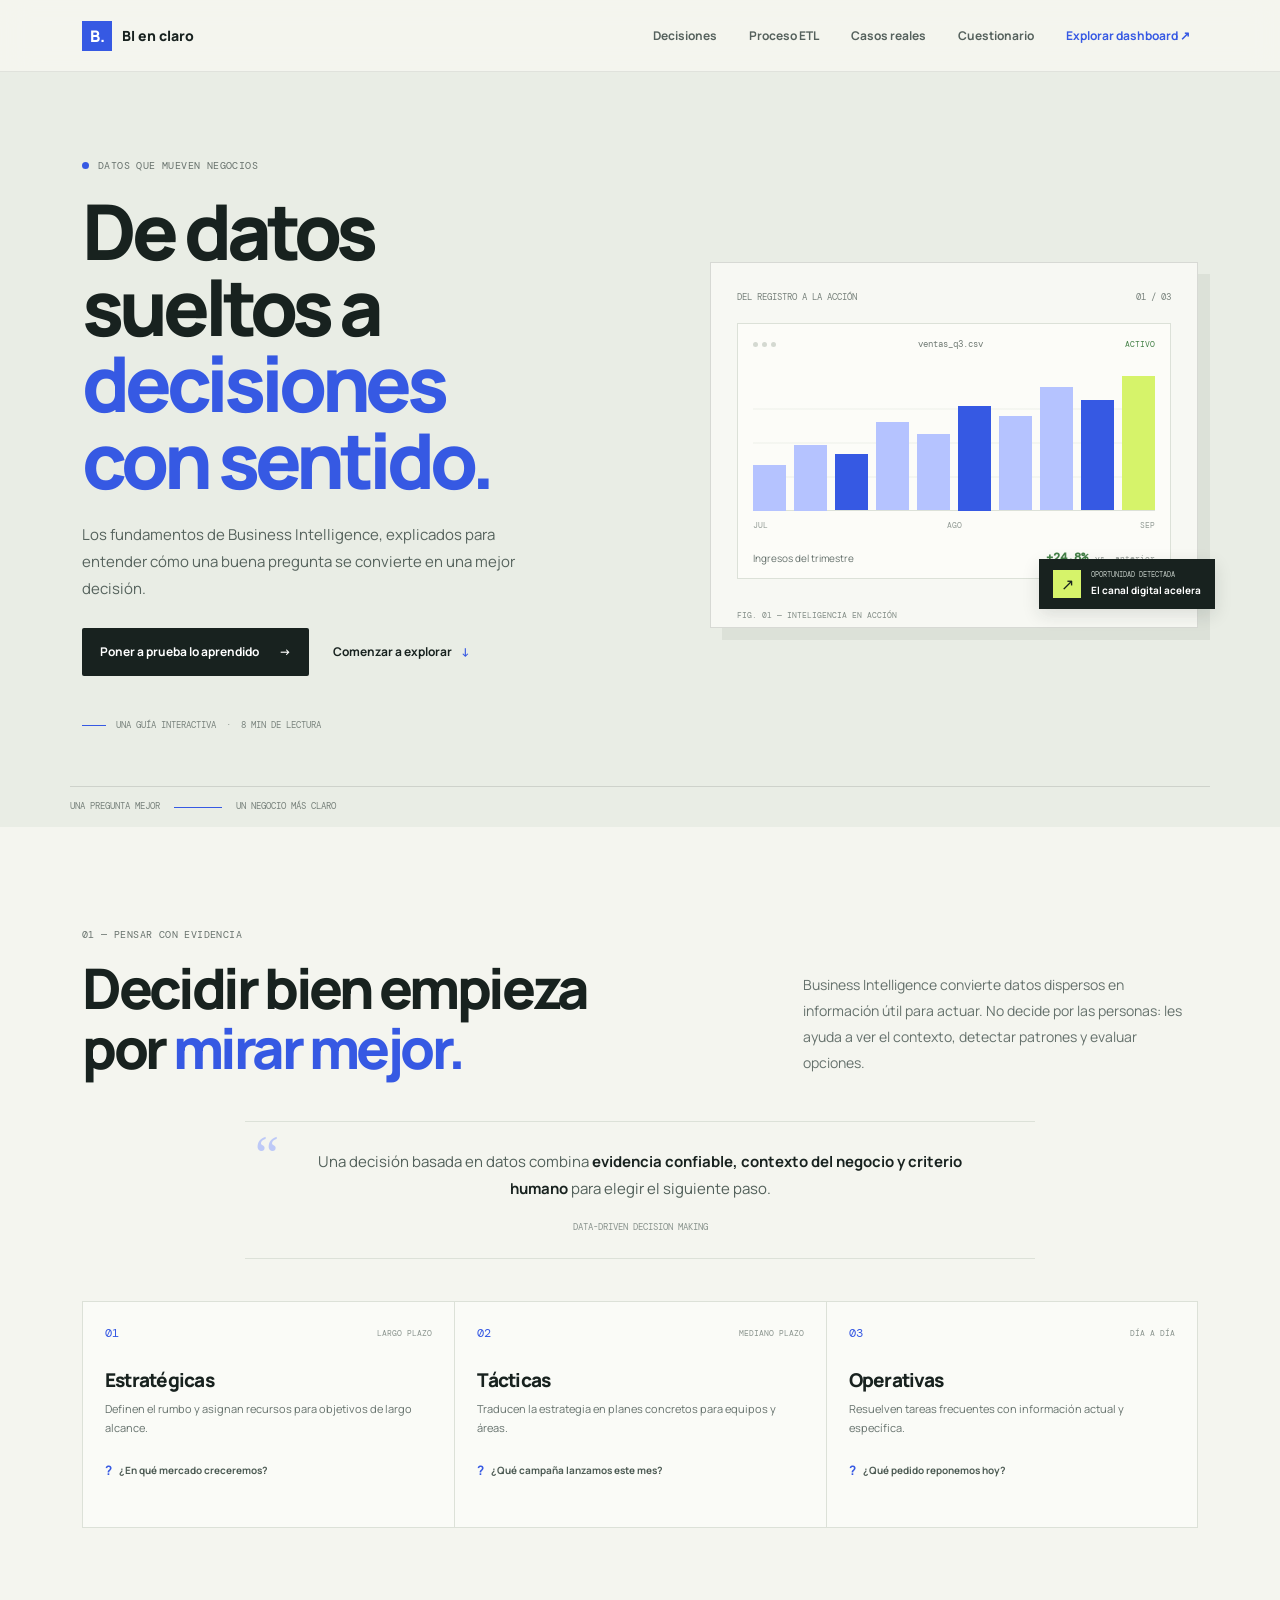
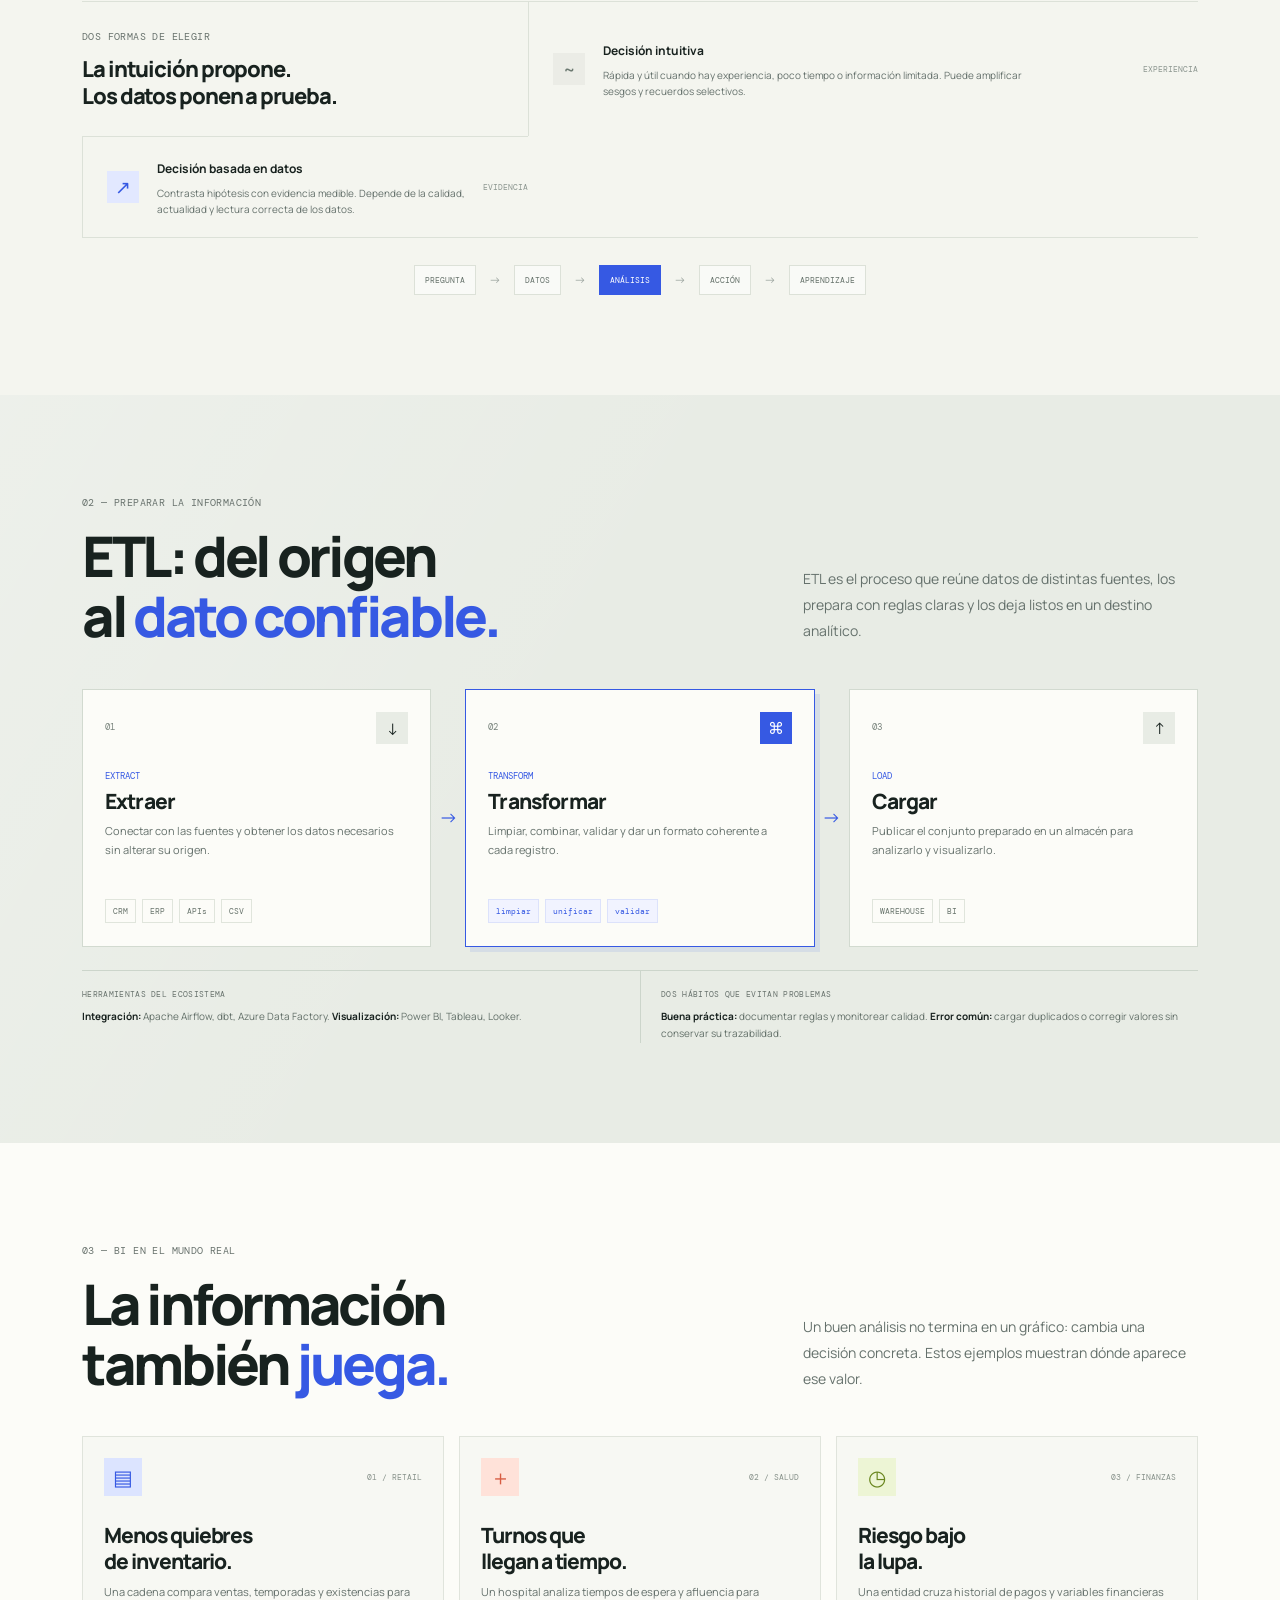
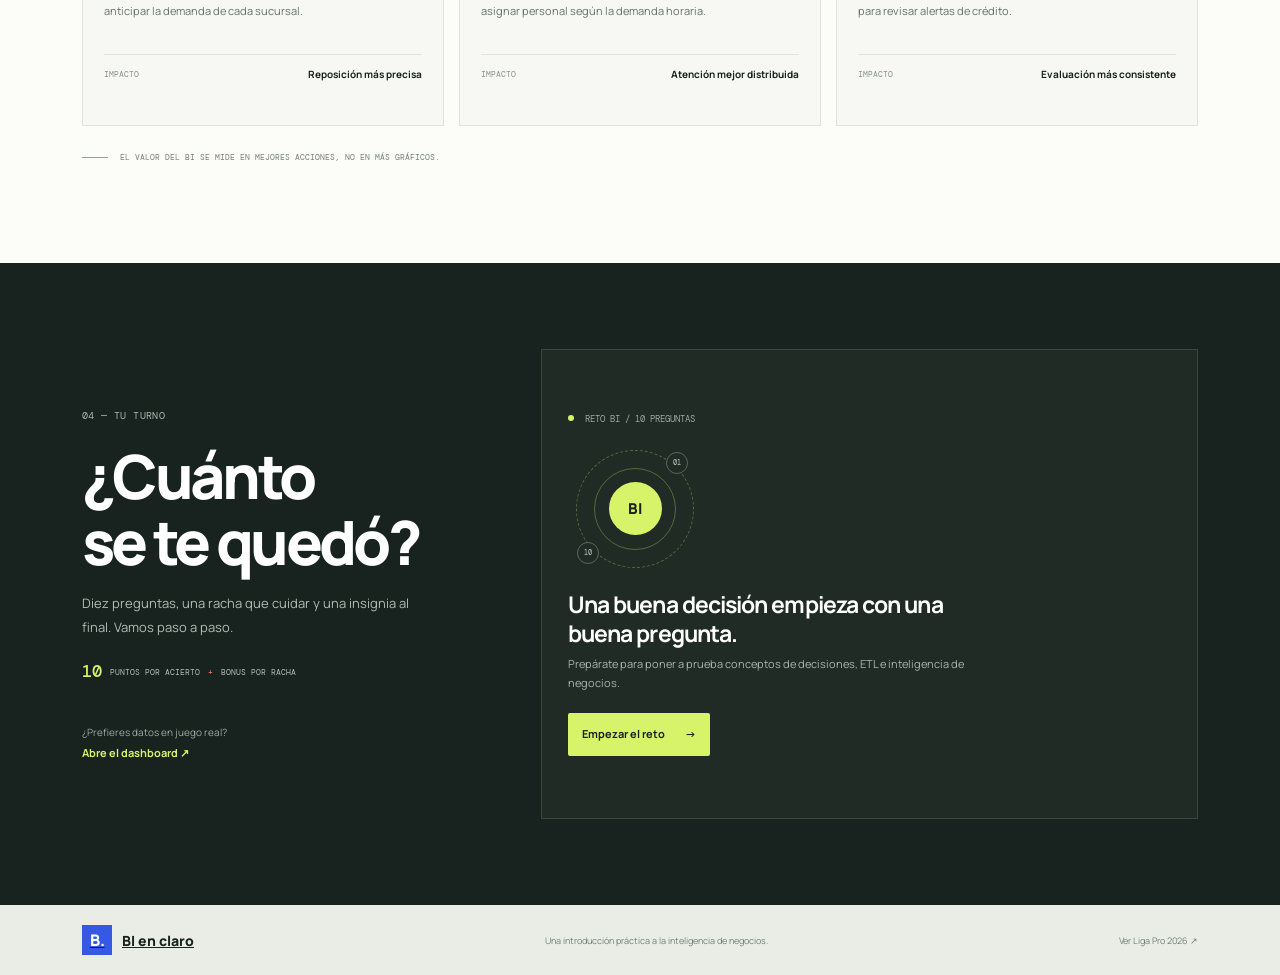
==== index.html @ 0c8aeb28 "Version1de mi sitio web sobre Bi" ====
<!doctype html>
<html lang="es">
<head>
	<meta charset="utf-8">
	<meta name="viewport" content="width=device-width, initial-scale=1">
	<meta name="theme-color" content="#f4f5ef">
	<meta name="description" content="Aprende los fundamentos de Business Intelligence: decisiones basadas en datos, procesos ETL y visualización interactiva.">
	<title>BI en claro | Fundamentos de Business Intelligence</title>
	<link rel="icon" href="img/favicon.svg" type="image/svg+xml">
	<link rel="preconnect" href="https://fonts.googleapis.com">
	<link rel="preconnect" href="https://fonts.gstatic.com" crossorigin>
	<link href="https://fonts.googleapis.com/css2?family=DM+Mono:wght@400;500&family=Manrope:wght@400;500;600;700;800&display=swap" rel="stylesheet">
	<link href="https://cdn.jsdelivr.net/npm/bootstrap@5.3.3/dist/css/bootstrap.min.css" rel="stylesheet">
	<link rel="stylesheet" href="css/styles.css">
</head>
<body>
	<nav class="navbar navbar-expand-lg site-nav sticky-top" aria-label="Navegación principal">
		<div class="container">
			<a class="navbar-brand brand-mark" href="#inicio"><span class="brand-symbol" aria-hidden="true">B.</span> BI en claro</a>
			<button class="navbar-toggler" type="button" data-bs-toggle="collapse" data-bs-target="#mainNavigation" aria-controls="mainNavigation" aria-expanded="false" aria-label="Abrir navegación"><span class="navbar-toggler-icon"></span></button>
			<div class="collapse navbar-collapse" id="mainNavigation">
				<ul class="navbar-nav ms-auto align-items-lg-center gap-lg-3">
					<li class="nav-item"><a class="nav-link" href="#decisiones">Decisiones</a></li>
					<li class="nav-item"><a class="nav-link" href="#etl">Proceso ETL</a></li>
					<li class="nav-item"><a class="nav-link" href="#casos">Casos reales</a></li>
					<li class="nav-item"><a class="nav-link" href="#quiz">Cuestionario</a></li>
					<li class="nav-item"><a class="nav-link nav-dashboard" href="dashboard.html">Explorar dashboard <span aria-hidden="true">↗</span></a></li>
				</ul>
			</div>
		</div>
	</nav>

	<main>
		<section class="hero-section" id="inicio">
			<div class="container hero-grid">
				<div class="hero-copy">
					<p class="eyebrow"><span class="eyebrow-dot"></span> DATOS QUE MUEVEN NEGOCIOS</p>
					<h1>De datos<br>sueltos a <span>decisiones<br>con sentido.</span></h1>
					<p class="hero-lede">Los fundamentos de Business Intelligence, explicados para entender cómo una buena pregunta se convierte en una mejor decisión.</p>
					<div class="hero-actions">
						<a class="btn btn-ink" href="#quiz">Poner a prueba lo aprendido <span aria-hidden="true">→</span></a>
						<a class="text-link" href="#decisiones">Comenzar a explorar <span aria-hidden="true">↓</span></a>
					</div>
					<div class="hero-meta"><span class="meta-rule"></span> UNA GUÍA INTERACTIVA <span>·</span> 8 MIN DE LECTURA</div>
				</div>
				<div class="hero-visual" aria-label="Ilustración de un flujo de datos que se transforma en una decisión">
					<div class="visual-topline"><span>DEL REGISTRO A LA ACCIÓN</span><span>01 / 03</span></div>
					<div class="data-window">
						<div class="window-head"><span class="window-dots"><i></i><i></i><i></i></span><span>ventas_q3.csv</span><span class="window-status">ACTIVO</span></div>
						<div class="chart-bars" aria-hidden="true"><span style="--bar:34%"></span><span style="--bar:49%"></span><span style="--bar:42%"></span><span style="--bar:66%"></span><span style="--bar:57%"></span><span style="--bar:78%"></span><span style="--bar:70%"></span><span style="--bar:92%"></span><span style="--bar:82%"></span><span style="--bar:100%"></span></div>
						<div class="chart-axis"><span>JUL</span><span>AGO</span><span>SEP</span></div>
						<div class="chart-caption"><span>Ingresos del trimestre</span><strong>+24.8% <small>vs. anterior</small></strong></div>
					</div>
					<div class="insight-tag"><span class="insight-icon" aria-hidden="true">↗</span><span><small>OPORTUNIDAD DETECTADA</small><strong>El canal digital acelera</strong></span></div>
					<span class="visual-index">FIG. 01 — INTELIGENCIA EN ACCIÓN</span>
				</div>
			</div>
			<div class="hero-bottom container"><span>UNA PREGUNTA MEJOR</span><span class="hero-bottom-line"></span><span>UN NEGOCIO MÁS CLARO</span></div>
		</section>

		<section class="content-section decision-section" id="decisiones">
			<div class="container">
				<div class="section-heading section-heading-split">
					<div><p class="eyebrow">01 — PENSAR CON EVIDENCIA</p><h2>Decidir bien empieza<br>por <em>mirar mejor.</em></h2></div>
					<p class="section-intro">Business Intelligence convierte datos dispersos en información útil para actuar. No decide por las personas: les ayuda a ver el contexto, detectar patrones y evaluar opciones.</p>
				</div>
				<div class="decision-definition"><span class="definition-mark">“</span><p>Una decisión basada en datos combina <strong>evidencia confiable, contexto del negocio y criterio humano</strong> para elegir el siguiente paso.</p><span class="definition-caption">DATA-DRIVEN DECISION MAKING</span></div>
				<div class="decision-levels">
					<article class="level-card level-strategy"><div class="level-top"><span class="level-number">01</span><span class="level-horizon">LARGO PLAZO</span></div><h3>Estratégicas</h3><p>Definen el rumbo y asignan recursos para objetivos de largo alcance.</p><div class="level-example"><span>?</span> ¿En qué mercado creceremos?</div></article>
					<article class="level-card level-tactics"><div class="level-top"><span class="level-number">02</span><span class="level-horizon">MEDIANO PLAZO</span></div><h3>Tácticas</h3><p>Traducen la estrategia en planes concretos para equipos y áreas.</p><div class="level-example"><span>?</span> ¿Qué campaña lanzamos este mes?</div></article>
					<article class="level-card level-operations"><div class="level-top"><span class="level-number">03</span><span class="level-horizon">DÍA A DÍA</span></div><h3>Operativas</h3><p>Resuelven tareas frecuentes con información actual y específica.</p><div class="level-example"><span>?</span> ¿Qué pedido reponemos hoy?</div></article>
				</div>
				<div class="comparison-block">
					<div class="comparison-title"><p class="eyebrow">DOS FORMAS DE ELEGIR</p><h3>La intuición propone.<br>Los datos ponen a prueba.</h3></div>
					<div class="comparison-row intuition-row"><span class="comparison-symbol" aria-hidden="true">~</span><div><strong>Decisión intuitiva</strong><p>Rápida y útil cuando hay experiencia, poco tiempo o información limitada. Puede amplificar sesgos y recuerdos selectivos.</p></div><span class="comparison-label">EXPERIENCIA</span></div>
					<div class="comparison-row data-row"><span class="comparison-symbol" aria-hidden="true">↗</span><div><strong>Decisión basada en datos</strong><p>Contrasta hipótesis con evidencia medible. Depende de la calidad, actualidad y lectura correcta de los datos.</p></div><span class="comparison-label">EVIDENCIA</span></div>
				</div>
				<div class="decision-flow" aria-label="Flujo de una decisión informada: pregunta, datos, análisis, acción y aprendizaje">
					<span class="flow-node">PREGUNTA</span><span class="flow-arrow" aria-hidden="true">→</span><span class="flow-node">DATOS</span><span class="flow-arrow" aria-hidden="true">→</span><span class="flow-node flow-node-active">ANÁLISIS</span><span class="flow-arrow" aria-hidden="true">→</span><span class="flow-node">ACCIÓN</span><span class="flow-arrow" aria-hidden="true">→</span><span class="flow-node">APRENDIZAJE</span>
				</div>
			</div>
		</section>

		<section class="content-section etl-section" id="etl">
			<div class="container">
				<div class="section-heading section-heading-split">
					<div><p class="eyebrow">02 — PREPARAR LA INFORMACIÓN</p><h2>ETL: del origen<br>al <em>dato confiable.</em></h2></div>
					<p class="section-intro">ETL es el proceso que reúne datos de distintas fuentes, los prepara con reglas claras y los deja listos en un destino analítico.</p>
				</div>
				<div class="etl-flow" aria-label="Proceso ETL: extracción, transformación y carga">
					<article class="etl-step"><div class="etl-step-head"><span class="etl-step-index">01</span><span class="etl-step-icon" aria-hidden="true">↓</span></div><p class="etl-verb">EXTRACT</p><h3>Extraer</h3><p>Conectar con las fuentes y obtener los datos necesarios sin alterar su origen.</p><div class="etl-source-list"><span>CRM</span><span>ERP</span><span>APIs</span><span>CSV</span></div></article>
					<span class="etl-connector" aria-hidden="true">→</span>
					<article class="etl-step etl-step-featured"><div class="etl-step-head"><span class="etl-step-index">02</span><span class="etl-step-icon" aria-hidden="true">⌘</span></div><p class="etl-verb">TRANSFORM</p><h3>Transformar</h3><p>Limpiar, combinar, validar y dar un formato coherente a cada registro.</p><div class="etl-transform-tags"><span>limpiar</span><span>unificar</span><span>validar</span></div></article>
					<span class="etl-connector" aria-hidden="true">→</span>
					<article class="etl-step"><div class="etl-step-head"><span class="etl-step-index">03</span><span class="etl-step-icon" aria-hidden="true">↑</span></div><p class="etl-verb">LOAD</p><h3>Cargar</h3><p>Publicar el conjunto preparado en un almacén para analizarlo y visualizarlo.</p><div class="etl-source-list"><span>WAREHOUSE</span><span>BI</span></div></article>
				</div>
				<div class="etl-notes">
					<div class="etl-note"><p class="eyebrow">HERRAMIENTAS DEL ECOSISTEMA</p><p><strong>Integración:</strong> Apache Airflow, dbt, Azure Data Factory. <strong>Visualización:</strong> Power BI, Tableau, Looker.</p></div>
					<div class="etl-note etl-note-warning"><p class="eyebrow">DOS HÁBITOS QUE EVITAN PROBLEMAS</p><p><strong>Buena práctica:</strong> documentar reglas y monitorear calidad. <strong>Error común:</strong> cargar duplicados o corregir valores sin conservar su trazabilidad.</p></div>
				</div>
			</div>
		</section>

		<section class="content-section cases-section" id="casos">
			<div class="container">
				<div class="section-heading section-heading-split">
					<div><p class="eyebrow">03 — BI EN EL MUNDO REAL</p><h2>La información<br>también <em>juega.</em></h2></div>
					<p class="section-intro">Un buen análisis no termina en un gráfico: cambia una decisión concreta. Estos ejemplos muestran dónde aparece ese valor.</p>
				</div>
				<div class="case-grid">
					<article class="case-card"><div class="case-card-top"><span class="case-icon" aria-hidden="true">▤</span><span class="case-sector">01 / RETAIL</span></div><h3>Menos quiebres<br>de inventario.</h3><p>Una cadena compara ventas, temporadas y existencias para anticipar la demanda de cada sucursal.</p><div class="case-outcome"><span>IMPACTO</span><strong>Reposición más precisa</strong></div></article>
					<article class="case-card"><div class="case-card-top"><span class="case-icon case-icon-coral" aria-hidden="true">＋</span><span class="case-sector">02 / SALUD</span></div><h3>Turnos que<br>llegan a tiempo.</h3><p>Un hospital analiza tiempos de espera y afluencia para asignar personal según la demanda horaria.</p><div class="case-outcome"><span>IMPACTO</span><strong>Atención mejor distribuida</strong></div></article>
					<article class="case-card"><div class="case-card-top"><span class="case-icon case-icon-lime" aria-hidden="true">◷</span><span class="case-sector">03 / FINANZAS</span></div><h3>Riesgo bajo<br>la lupa.</h3><p>Una entidad cruza historial de pagos y variables financieras para revisar alertas de crédito.</p><div class="case-outcome"><span>IMPACTO</span><strong>Evaluación más consistente</strong></div></article>
				</div>
				<div class="case-footnote"><span class="footnote-line"></span> EL VALOR DEL BI SE MIDE EN MEJORES ACCIONES, NO EN MÁS GRÁFICOS.</div>
			</div>
		</section>

		<section class="quiz-section" id="quiz">
			<div class="container quiz-layout">
				<div class="quiz-intro"><p class="eyebrow">04 — TU TURNO</p><h2>¿Cuánto<br>se te quedó?</h2><p>Diez preguntas, una racha que cuidar y una insignia al final. Vamos paso a paso.</p><div class="quiz-score-key"><span>10</span> PUNTOS POR ACIERTO <span class="key-plus">+</span> BONUS POR RACHA</div><a class="quiz-dashboard-link" href="dashboard.html">¿Prefieres datos en juego real? <strong>Abre el dashboard ↗</strong></a></div>
				<div class="quiz-panel" id="quizPanel" aria-live="polite">
					<div class="quiz-start" id="quizStart"><div class="quiz-card-label"><span class="quiz-live-dot"></span> RETO BI / 10 PREGUNTAS</div><div class="quiz-start-art" aria-hidden="true"><span class="art-ring ring-one"></span><span class="art-ring ring-two"></span><span class="art-core">BI</span><span class="art-orbit orbit-one">01</span><span class="art-orbit orbit-two">10</span></div><h3>Una buena decisión empieza con una buena pregunta.</h3><p>Prepárate para poner a prueba conceptos de decisiones, ETL e inteligencia de negocios.</p><button class="btn btn-quiz" id="startQuiz" type="button">Empezar el reto <span aria-hidden="true">→</span></button></div>
					<div class="quiz-play" id="quizPlay" hidden>
						<div class="quiz-play-top"><span class="quiz-card-label">RETO BI / <span id="questionNumber">01</span> DE 10</span><span class="quiz-live-score"><span id="scoreValue">0</span> PTS <i>·</i> RACHA <span id="streakValue">0</span></span></div>
						<div class="progress quiz-progress" role="progressbar" aria-label="Progreso del cuestionario" aria-valuemin="0" aria-valuemax="10" aria-valuenow="0"><div class="progress-bar" id="progressBar"></div></div>
						<p class="question-category" id="questionCategory">DECISIONES</p><h3 class="question-text" id="questionText"></h3><div class="answer-list" id="answerList"></div><div class="quiz-feedback" id="quizFeedback" role="status" hidden></div><button class="btn btn-quiz quiz-next" id="nextQuestion" type="button" hidden>Siguiente pregunta <span aria-hidden="true">→</span></button>
					</div>
					<div class="quiz-result" id="quizResult" hidden>
						<div class="quiz-card-label">RETO COMPLETADO / RESULTADO FINAL</div><div class="result-medal" id="resultMedal" aria-hidden="true">★</div><p class="question-category">TU RESULTADO</p><h3 id="resultTitle">¡Buen trabajo!</h3><p class="result-message" id="resultMessage"></p><div class="result-score"><strong id="finalScore">0</strong><span>PUNTOS<br>DE 145</span></div><div class="result-stats"><div><strong id="correctAnswers">0 / 10</strong><span>ACERTADAS</span></div><div><strong id="bestStreak">0</strong><span>MEJOR RACHA</span></div></div><button class="btn btn-quiz" id="restartQuiz" type="button">Intentarlo de nuevo <span aria-hidden="true">↻</span></button></div>
				</div>
			</div>
		</section>
	</main>

	<footer class="site-footer"><div class="container footer-content"><a class="brand-mark" href="#inicio"><span class="brand-symbol" aria-hidden="true">B.</span> BI en claro</a><span>Una introducción práctica a la inteligencia de negocios.</span><a href="dashboard.html">Ver Liga Pro 2026 ↗</a></div></footer>
	<script src="https://cdn.jsdelivr.net/npm/bootstrap@5.3.3/dist/js/bootstrap.bundle.min.js"></script>
	<script src="js/quiz.js" defer></script>
</body>
</html>
---- css/styles.css ----
:root {
  --paper: #f4f5ef;
  --paper-bright: #fcfcf8;
  --ink: #18221f;
  --muted: #65716c;
  --line: #dce1d8;
  --blue: #3659e3;
  --blue-dark: #243fb4;
  --lime: #d6f36a;
  --coral: #ff795d;
  --font-body: "Manrope", sans-serif;
  --font-mono: "DM Mono", monospace;
}

* { box-sizing: border-box; }
html { scroll-behavior: smooth; scroll-padding-top: 76px; }
body { margin: 0; background: var(--paper); color: var(--ink); font-family: var(--font-body); font-size: 15px; -webkit-font-smoothing: antialiased; }
a { color: inherit; }
.site-nav { min-height: 72px; background: rgba(244, 245, 239, .94); border-bottom: 1px solid rgba(24, 34, 31, .09); backdrop-filter: blur(14px); }
.brand-mark { display: inline-flex; align-items: center; gap: 10px; color: var(--ink); font-size: 14px; font-weight: 800; }
.brand-mark:hover { color: var(--blue); }
.brand-symbol { display: grid; width: 30px; height: 30px; place-items: center; background: var(--blue); color: white; font-size: 16px; font-weight: 800; }
.navbar-nav .nav-link { padding: 10px 0; color: #55615c; font-size: 12px; font-weight: 700; transition: color .2s ease; }
.navbar-nav .nav-link:hover { color: var(--blue); }
.navbar-nav .nav-dashboard { color: var(--blue); }
.navbar-toggler { border: 0; box-shadow: none !important; }
.hero-section { position: relative; overflow: hidden; padding: 86px 0 0; background-color: #e9ede5; background-image: radial-gradient(rgba(24, 34, 31, .075) .7px, transparent .7px); background-size: 16px 16px; }
.hero-grid { display: grid; grid-template-columns: 1.06fr .94fr; align-items: center; gap: 7%; min-height: 486px; padding-bottom: 54px; }
.eyebrow { display: flex; align-items: center; gap: 9px; margin: 0 0 20px; color: #69736e; font-family: var(--font-mono); font-size: 10px; letter-spacing: .04em; }
.eyebrow-dot { width: 7px; height: 7px; border-radius: 50%; background: var(--blue); }
.hero-copy h1 { margin: 0; font-size: clamp(44px, 6.2vw, 77px); font-weight: 800; letter-spacing: -.065em; line-height: .99; }
.hero-copy h1 span { color: var(--blue); }
.hero-lede { max-width: 450px; margin: 23px 0 26px; color: #56635d; font-size: 15px; line-height: 1.8; }
.hero-actions { display: flex; flex-wrap: wrap; align-items: center; gap: 24px; }
.btn-ink, .btn-quiz { display: inline-flex; align-items: center; justify-content: center; gap: 20px; min-height: 48px; padding: 0 18px; border: 0; border-radius: 2px; background: var(--ink); color: white; font-size: 12px; font-weight: 700; transition: transform .2s ease, background .2s ease; }
.btn-ink:hover, .btn-quiz:hover { transform: translateY(-2px); background: var(--blue); color: white; }
.text-link { color: var(--ink); font-size: 12px; font-weight: 700; text-decoration: none; }
.text-link span { margin-left: 7px; color: var(--blue); }
.hero-meta { display: flex; align-items: center; gap: 10px; margin-top: 43px; color: #7a847e; font-family: var(--font-mono); font-size: 9px; }
.meta-rule { width: 24px; height: 1px; background: var(--blue); }
.hero-visual { position: relative; padding: 28px 26px 48px; border: 1px solid rgba(24, 34, 31, .14); background: rgba(252, 252, 248, .71); box-shadow: 12px 12px 0 rgba(24, 34, 31, .06); animation: rise-in .7s .12s both; }
.visual-topline, .window-head, .chart-axis, .chart-caption, .insight-tag { display: flex; align-items: center; justify-content: space-between; }
.visual-topline { margin-bottom: 18px; color: #78827c; font-family: var(--font-mono); font-size: 9px; }
.data-window { padding: 14px 15px 12px; border: 1px solid #dce1d8; background: var(--paper-bright); }
.window-head { color: #707a74; font-family: var(--font-mono); font-size: 9px; }
.window-dots { display: flex; gap: 4px; }
.window-dots i { width: 5px; height: 5px; border-radius: 50%; background: #d4d9d1; }
.window-status { color: #458148; font-size: 8px; }
.chart-bars { display: flex; height: 135px; align-items: end; gap: 8px; margin-top: 25px; border-bottom: 1px solid #dce1d8; background: repeating-linear-gradient(to bottom, transparent 0, transparent 32px, #edf0e9 33px, transparent 34px); }
.chart-bars span { flex: 1; height: var(--bar); min-height: 14px; background: #b5c3ff; animation: bar-rise .8s both; transform-origin: bottom; }
.chart-bars span:nth-child(3n) { background: var(--blue); }
.chart-bars span:last-child { background: var(--lime); }
.chart-axis { padding-top: 8px; color: #929b95; font-family: var(--font-mono); font-size: 8px; }
.chart-caption { align-items: end; margin-top: 17px; color: #65716c; font-size: 10px; }
.chart-caption strong { color: #458148; font-family: var(--font-mono); font-size: 12px; }
.chart-caption small { color: #89918b; font-size: 8px; font-weight: 400; }
.insight-tag { position: absolute; right: -18px; bottom: 18px; gap: 10px; padding: 11px 14px; background: var(--ink); color: white; box-shadow: 0 6px 18px rgba(24, 34, 31, .12); }
.insight-icon { display: grid; width: 28px; height: 28px; place-items: center; background: var(--lime); color: var(--ink); font-size: 16px; }
.insight-tag small, .insight-tag strong { display: block; }
.insight-tag small { margin-bottom: 3px; color: #bec7c1; font-family: var(--font-mono); font-size: 7px; }
.insight-tag strong { font-size: 10px; }
.visual-index { position: absolute; bottom: 6px; left: 26px; color: #838d87; font-family: var(--font-mono); font-size: 8px; }
.hero-bottom { display: flex; align-items: center; gap: 14px; padding: 13px 0; border-top: 1px solid rgba(24, 34, 31, .13); color: #78827c; font-family: var(--font-mono); font-size: 9px; }
.hero-bottom-line { width: 48px; height: 1px; background: var(--blue); }
.content-section { padding: 100px 0; }
.section-heading { margin-bottom: 42px; }
.section-heading-split { display: grid; grid-template-columns: 1fr .72fr; align-items: end; gap: 8%; }
.section-heading .eyebrow { margin-bottom: 16px; }
.section-heading h2, .quiz-intro h2 { margin: 0; font-size: clamp(36px, 4.4vw, 56px); font-weight: 800; letter-spacing: -.06em; line-height: 1.08; }
.section-heading h2 em { color: var(--blue); font-style: normal; }
.section-intro { max-width: 395px; margin: 0 0 3px auto; color: var(--muted); font-size: 14px; line-height: 1.85; }
.decision-definition { position: relative; max-width: 790px; margin: 0 auto 42px; padding: 26px 50px 22px; border-top: 1px solid var(--line); border-bottom: 1px solid var(--line); text-align: center; }
.definition-mark { position: absolute; top: 7px; left: 10px; color: #bdc9f7; font-family: Georgia, serif; font-size: 54px; line-height: 1; }
.decision-definition p { margin: 0 auto 12px; color: #52605a; font-size: 15px; line-height: 1.8; }
.decision-definition strong { color: var(--ink); }
.definition-caption { color: #8a948e; font-family: var(--font-mono); font-size: 9px; }
.decision-levels { display: grid; grid-template-columns: repeat(3, 1fr); border: 1px solid var(--line); }
.level-card { min-height: 225px; padding: 22px; background: #fafbf7; transition: background .2s ease, transform .2s ease; }
.level-card + .level-card { border-left: 1px solid var(--line); }
.level-card:hover { position: relative; z-index: 1; transform: translateY(-4px); background: white; }
.level-top { display: flex; justify-content: space-between; align-items: center; }
.level-number { color: var(--blue); font-family: var(--font-mono); font-size: 12px; }
.level-horizon { color: #8b958f; font-family: var(--font-mono); font-size: 8px; }
.level-card h3 { margin: 27px 0 8px; font-size: 19px; font-weight: 800; letter-spacing: -.04em; }
.level-card p { min-height: 47px; margin: 0; color: var(--muted); font-size: 11px; line-height: 1.7; }
.level-example { display: flex; align-items: center; gap: 7px; margin-top: 14px; color: #4d5b54; font-size: 10px; font-weight: 700; }
.level-example span { color: var(--blue); font-size: 13px; }
.comparison-block { display: grid; grid-template-columns: .8fr 1.2fr; margin-top: 73px; border-top: 1px solid var(--line); border-bottom: 1px solid var(--line); }
.comparison-title { padding: 27px 30px 27px 0; }
.comparison-title .eyebrow { margin-bottom: 12px; }
.comparison-title h3 { margin: 0; font-size: 22px; font-weight: 800; letter-spacing: -.05em; line-height: 1.2; }
.comparison-row { display: grid; grid-template-columns: 36px 1fr auto; align-items: center; gap: 14px; padding: 20px 0 20px 24px; border-left: 1px solid var(--line); }
.comparison-row + .comparison-row { border-top: 1px solid var(--line); }
.comparison-symbol { display: grid; width: 32px; height: 32px; place-items: center; background: #ebece6; color: #6c7971; font-size: 19px; }
.data-row .comparison-symbol { background: #e2e8ff; color: var(--blue); }
.comparison-row strong { font-size: 12px; }
.comparison-row p { max-width: 420px; margin: 5px 0 0; color: var(--muted); font-size: 10px; line-height: 1.6; }
.comparison-label { color: #8c9690; font-family: var(--font-mono); font-size: 8px; }
.decision-flow { display: flex; align-items: center; justify-content: center; gap: 13px; padding-top: 27px; }
.flow-node { padding: 8px 10px; border: 1px solid var(--line); background: rgba(255,255,255,.45); color: #66726b; font-family: var(--font-mono); font-size: 8px; }
.flow-node-active { border-color: var(--blue); background: var(--blue); color: white; }
.flow-arrow { color: #9ba49e; font-size: 12px; }
.etl-section { background: #e8ece5; background-image: linear-gradient(120deg, rgba(255,255,255,.22), transparent 45%); }
.etl-flow { display: grid; grid-template-columns: 1fr 34px 1fr 34px 1fr; align-items: center; }
.etl-step { min-height: 258px; padding: 22px; border: 1px solid #d2dad0; background: var(--paper-bright); }
.etl-step-featured { border-color: var(--blue); box-shadow: 5px 5px 0 rgba(54, 89, 227, .1); }
.etl-step-head { display: flex; align-items: center; justify-content: space-between; }
.etl-step-index, .etl-verb { color: #77827b; font-family: var(--font-mono); font-size: 9px; }
.etl-step-icon { display: grid; width: 32px; height: 32px; place-items: center; background: #e8ece5; color: var(--ink); font-size: 16px; }
.etl-step-featured .etl-step-icon { background: var(--blue); color: white; }
.etl-verb { margin: 26px 0 6px; color: var(--blue); font-size: 9px; }
.etl-step h3 { margin: 0 0 8px; font-size: 21px; font-weight: 800; letter-spacing: -.04em; }
.etl-step > p:not(.etl-verb) { min-height: 61px; margin: 0; color: var(--muted); font-size: 11px; line-height: 1.7; }
.etl-source-list, .etl-transform-tags { display: flex; flex-wrap: wrap; gap: 6px; margin-top: 16px; }
.etl-source-list span, .etl-transform-tags span { padding: 5px 7px; border: 1px solid #e0e5dc; color: #68746c; font-family: var(--font-mono); font-size: 8px; }
.etl-transform-tags span { border-color: #dce2fb; background: #f1f3ff; color: var(--blue); }
.etl-connector { color: var(--blue); font-size: 19px; text-align: center; }
.etl-notes { display: grid; grid-template-columns: 1fr 1fr; margin-top: 23px; border-top: 1px solid #ccd5cb; }
.etl-note { padding: 17px 20px 0 0; }
.etl-note + .etl-note { padding-right: 0; padding-left: 20px; border-left: 1px solid #ccd5cb; }
.etl-note .eyebrow { margin-bottom: 8px; font-size: 8px; }
.etl-note p:last-child { margin: 0; color: #637069; font-size: 10px; line-height: 1.75; }
.etl-note p strong { color: var(--ink); }
.cases-section { background: var(--paper-bright); }
.case-grid { display: grid; grid-template-columns: repeat(3, 1fr); gap: 15px; }
.case-card { min-height: 290px; padding: 21px; border: 1px solid #e0e4dc; background: #f7f8f3; transition: transform .25s ease, box-shadow .25s ease; }
.case-card:hover { transform: translateY(-5px); box-shadow: 5px 8px 0 rgba(24, 34, 31, .07); }
.case-card-top { display: flex; align-items: center; justify-content: space-between; }
.case-icon { display: grid; width: 38px; height: 38px; place-items: center; background: #dce4ff; color: var(--blue); font-size: 21px; }
.case-icon-coral { background: #ffe2d9; color: #d75d43; }
.case-icon-lime { background: #edf5d5; color: #68851d; }
.case-sector { color: #87918a; font-family: var(--font-mono); font-size: 8px; }
.case-card h3 { margin: 27px 0 9px; font-size: 21px; font-weight: 800; letter-spacing: -.05em; line-height: 1.2; }
.case-card > p { min-height: 51px; margin: 0; color: var(--muted); font-size: 11px; line-height: 1.7; }
.case-outcome { display: flex; justify-content: space-between; align-items: center; margin-top: 20px; padding-top: 12px; border-top: 1px solid #dfe4dc; }
.case-outcome span { color: #89938c; font-family: var(--font-mono); font-size: 8px; }
.case-outcome strong { font-size: 10px; }
.case-footnote { display: flex; align-items: center; gap: 12px; margin-top: 25px; color: #758078; font-family: var(--font-mono); font-size: 8px; }
.footnote-line { width: 26px; height: 1px; background: var(--coral); }
.quiz-section { padding: 86px 0; background: var(--ink); color: white; }
.quiz-layout { display: grid; grid-template-columns: .72fr 1.28fr; align-items: center; gap: 8%; }
.quiz-intro .eyebrow { color: #a8b5ad; }
.quiz-intro h2 { font-size: clamp(38px, 5vw, 61px); }
.quiz-intro > p:not(.eyebrow) { max-width: 340px; margin: 18px 0 20px; color: #b1bcb5; font-size: 13px; line-height: 1.8; }
.quiz-score-key { display: flex; align-items: center; gap: 8px; color: #b1bcb5; font-family: var(--font-mono); font-size: 8px; }
.quiz-score-key > span:first-child { color: var(--lime); font-size: 17px; font-weight: 500; }
.key-plus { color: var(--coral); }
.quiz-dashboard-link { display: inline-flex; flex-direction: column; gap: 5px; margin-top: 40px; color: #9eaaa3; font-size: 10px; text-decoration: none; }
.quiz-dashboard-link strong { color: var(--lime); font-size: 11px; }
.quiz-panel { min-height: 470px; padding: 26px; border: 1px solid #39443e; background: #202b25; }
.quiz-card-label { color: #9ba8a0; font-family: var(--font-mono); font-size: 9px; }
.quiz-live-dot { display: inline-block; width: 6px; height: 6px; margin-right: 6px; border-radius: 50%; background: var(--lime); vertical-align: 1px; }
.quiz-start { display: flex; min-height: 416px; flex-direction: column; align-items: flex-start; justify-content: center; }
.quiz-start-art { position: relative; display: grid; width: 135px; height: 120px; place-items: center; margin: 22px 0 11px; }
.art-ring { position: absolute; border: 1px solid rgba(214, 243, 106, .3); border-radius: 50%; }
.ring-one { width: 82px; height: 82px; }
.ring-two { width: 118px; height: 118px; border-style: dashed; animation: rotate 28s linear infinite; }
.art-core { display: grid; width: 53px; height: 53px; place-items: center; border-radius: 50%; background: var(--lime); color: var(--ink); font-size: 15px; font-weight: 800; }
.art-orbit { position: absolute; display: grid; width: 22px; height: 22px; place-items: center; border: 1px solid #59665e; border-radius: 50%; background: #202b25; color: #c1ccc3; font-family: var(--font-mono); font-size: 7px; }
.orbit-one { top: 3px; right: 15px; }
.orbit-two { bottom: 5px; left: 9px; }
.quiz-start h3 { max-width: 410px; margin: 10px 0 8px; font-size: 23px; font-weight: 700; letter-spacing: -.04em; line-height: 1.25; }
.quiz-start > p { max-width: 430px; margin: 0 0 20px; color: #a8b5ad; font-size: 11px; line-height: 1.7; }
.btn-quiz { min-height: 43px; padding: 0 14px; background: var(--lime); color: var(--ink); font-size: 11px; }
.btn-quiz:hover { background: #e5ff88; color: var(--ink); }
.quiz-play-top { display: flex; align-items: center; justify-content: space-between; }
.quiz-live-score { color: #aab6ae; font-family: var(--font-mono); font-size: 9px; }
.quiz-live-score span { color: var(--lime); }
.quiz-live-score i { padding: 0 4px; color: #647168; font-style: normal; }
.quiz-progress { height: 4px; margin-top: 17px; border-radius: 0; background: #39443e; }
.quiz-progress .progress-bar { background: var(--lime); transition: width .35s ease; }
.question-category { margin: 26px 0 9px; color: var(--lime); font-family: var(--font-mono); font-size: 9px; }
.question-text { max-width: 500px; min-height: 56px; margin: 0 0 19px; font-size: 19px; font-weight: 700; letter-spacing: -.03em; line-height: 1.4; }
.answer-list { display: grid; gap: 8px; }
.answer-option { display: flex; align-items: center; gap: 10px; width: 100%; padding: 10px 12px; border: 1px solid #3b4840; border-radius: 0; background: transparent; color: #d9e0da; text-align: left; font-size: 11px; transition: background .16s ease, border-color .16s ease; }
.answer-option:hover:not(:disabled) { border-color: #829247; background: #29362d; }
.answer-option:disabled { cursor: default; opacity: 1; }
.answer-key { display: grid; width: 21px; height: 21px; flex: 0 0 21px; place-items: center; border: 1px solid #536058; color: #b0bdb4; font-family: var(--font-mono); font-size: 8px; }
.answer-option.is-correct { border-color: #a8c84e; background: rgba(214, 243, 106, .1); }
.answer-option.is-correct .answer-key { border-color: var(--lime); background: var(--lime); color: var(--ink); }
.answer-option.is-incorrect { border-color: #bc604e; background: rgba(255, 121, 93, .09); }
.answer-option.is-incorrect .answer-key { border-color: var(--coral); color: var(--coral); }
.quiz-feedback { margin-top: 12px; padding: 10px 12px; border-left: 2px solid var(--lime); background: #29362d; color: #d7e0d8; font-size: 10px; line-height: 1.6; animation: rise-in .25s ease both; }
.quiz-feedback.feedback-incorrect { border-left-color: var(--coral); }
.quiz-next { margin-top: 14px; }
.quiz-result { display: flex; min-height: 416px; flex-direction: column; align-items: center; justify-content: center; text-align: center; animation: rise-in .4s ease both; }
.result-medal { display: grid; width: 76px; height: 76px; place-items: center; margin: 21px 0 3px; border: 1px solid rgba(214, 243, 106, .6); border-radius: 50%; color: var(--lime); font-size: 34px; box-shadow: 0 0 0 8px rgba(214, 243, 106, .06); }
.result-medal.medal-bronze { border-color: #cd9068; color: #e0a77d; }
.result-medal.medal-silver { border-color: #c0d0ca; color: #d4e1dc; }
.result-medal.medal-gold { border-color: #f2ca67; color: #f2ca67; }
.result-medal.medal-platinum { border-color: #90d8dc; color: #90d8dc; }
.quiz-result .question-category { margin: 16px 0 5px; }
.quiz-result h3 { margin: 0; font-size: 24px; font-weight: 800; letter-spacing: -.04em; }
.result-message { margin: 7px 0 14px; color: #a8b5ad; font-size: 10px; }
.result-score { display: flex; align-items: center; gap: 10px; margin-bottom: 12px; }
.result-score strong { color: var(--lime); font-size: 34px; font-weight: 800; letter-spacing: -.05em; }
.result-score span { color: #98a69d; font-family: var(--font-mono); font-size: 8px; line-height: 1.6; text-align: left; }
.result-stats { display: flex; gap: 28px; margin-bottom: 17px; }
.result-stats div { display: flex; flex-direction: column; gap: 3px; }
.result-stats strong { font-size: 12px; }
.result-stats span { color: #8f9c93; font-family: var(--font-mono); font-size: 8px; }
.site-footer { padding: 20px 0; background: #e9ede5; }
.footer-content { display: flex; align-items: center; justify-content: space-between; gap: 15px; }
.footer-content > span, .footer-content > a:last-child { color: #748078; font-size: 9px; text-decoration: none; }
.footer-content > a:last-child:hover { color: var(--blue); }
@keyframes rise-in { from { opacity: 0; transform: translateY(9px); } to { opacity: 1; transform: translateY(0); } }
@keyframes bar-rise { from { transform: scaleY(.1); } to { transform: scaleY(1); } }
@keyframes rotate { to { transform: rotate(360deg); } }

@media (max-width: 991.98px) {
  .navbar-collapse { padding: 12px 0 17px; }
  .navbar-nav { align-items: stretch !important; gap: 0 !important; }
  .navbar-nav .nav-link { padding: 9px 0; }
  .hero-grid { grid-template-columns: 1fr 1fr; gap: 4%; }
  .hero-copy h1 { font-size: clamp(42px, 6.5vw, 64px); }
  .hero-visual { padding-right: 18px; padding-left: 18px; }
  .comparison-block { grid-template-columns: 1fr; }
  .comparison-title { padding: 24px 0; }
  .comparison-row { padding-left: 0; border-top: 1px solid var(--line); border-left: 0; }
}
@media (max-width: 767.98px) {
  .hero-section { padding-top: 57px; }
  .hero-grid { grid-template-columns: 1fr; gap: 42px; padding-bottom: 42px; }
  .hero-copy h1 { font-size: clamp(49px, 11vw, 68px); }
  .hero-meta { margin-top: 29px; }
  .hero-visual { max-width: 520px; width: calc(100% - 12px); margin-right: 12px; }
  .section-heading-split { grid-template-columns: 1fr; gap: 17px; }
  .section-intro { max-width: 520px; margin: 0; }
  .content-section { padding: 72px 0; }
  .decision-levels { grid-template-columns: 1fr; }
  .level-card { min-height: 0; padding: 19px; }
  .level-card + .level-card { border-top: 1px solid var(--line); border-left: 0; }
  .level-card h3 { margin-top: 18px; }
  .level-card p { min-height: 0; }
  .decision-definition { padding: 23px 24px 19px; }
  .definition-mark { left: 0; font-size: 39px; }
  .decision-flow { flex-wrap: wrap; gap: 8px; }
  .flow-node { padding: 7px; font-size: 7px; }
  .etl-flow { grid-template-columns: 1fr; gap: 9px; }
  .etl-step { min-height: 0; padding: 19px; }
  .etl-step > p:not(.etl-verb) { min-height: 0; }
  .etl-connector { transform: rotate(90deg); }
  .etl-notes { grid-template-columns: 1fr; }
  .etl-note + .etl-note { padding: 15px 0 0; border-top: 1px solid #ccd5cb; border-left: 0; }
  .etl-note { padding: 15px 0; }
  .case-grid { grid-template-columns: 1fr; }
  .case-card { min-height: 0; }
  .case-card h3 { margin-top: 19px; }
  .case-card > p { min-height: 0; }
  .quiz-section { padding: 65px 0; }
  .quiz-layout { grid-template-columns: 1fr; gap: 35px; }
  .quiz-intro h2 br { display: none; }
  .quiz-dashboard-link { margin-top: 23px; }
  .quiz-panel { min-height: 450px; padding: 20px; }
  .quiz-start, .quiz-result { min-height: 408px; }
  .question-text { font-size: 17px; }
  .footer-content { flex-wrap: wrap; }
  .footer-content > span { order: 3; width: 100%; }
}
@media (max-width: 420px) {
  .hero-actions { align-items: flex-start; flex-direction: column; gap: 15px; }
  .hero-visual { padding: 20px 14px 43px; }
  .insight-tag { right: -7px; }
  .visual-index { left: 15px; font-size: 7px; }
  .chart-bars { gap: 5px; }
  .comparison-row { grid-template-columns: 31px 1fr; gap: 10px; }
  .comparison-label { display: none; }
  .quiz-panel { padding: 16px; }
  .quiz-live-score { font-size: 8px; }
  .quiz-play-top { gap: 8px; }
}
@media (prefers-reduced-motion: reduce) {
  *, *::before, *::after { scroll-behavior: auto !important; animation-duration: .01ms !important; animation-iteration-count: 1 !important; transition-duration: .01ms !important; }
}
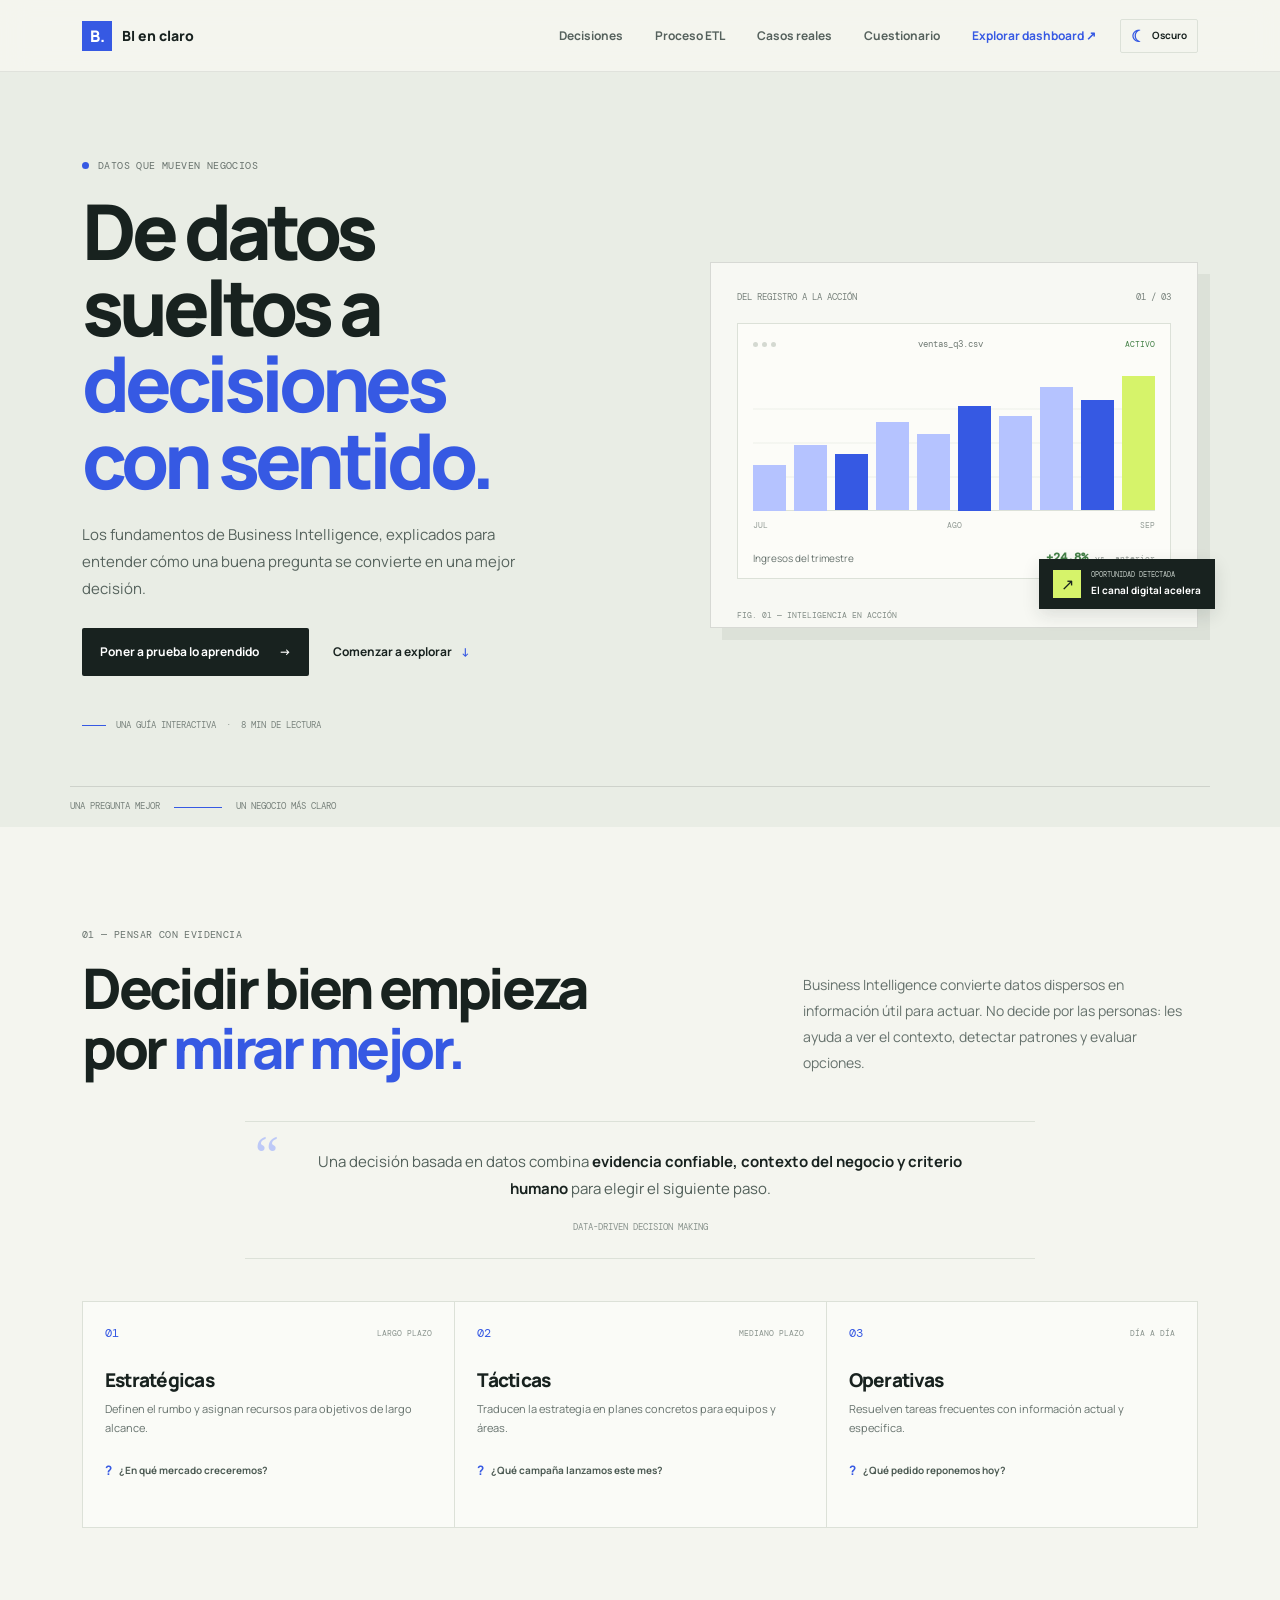
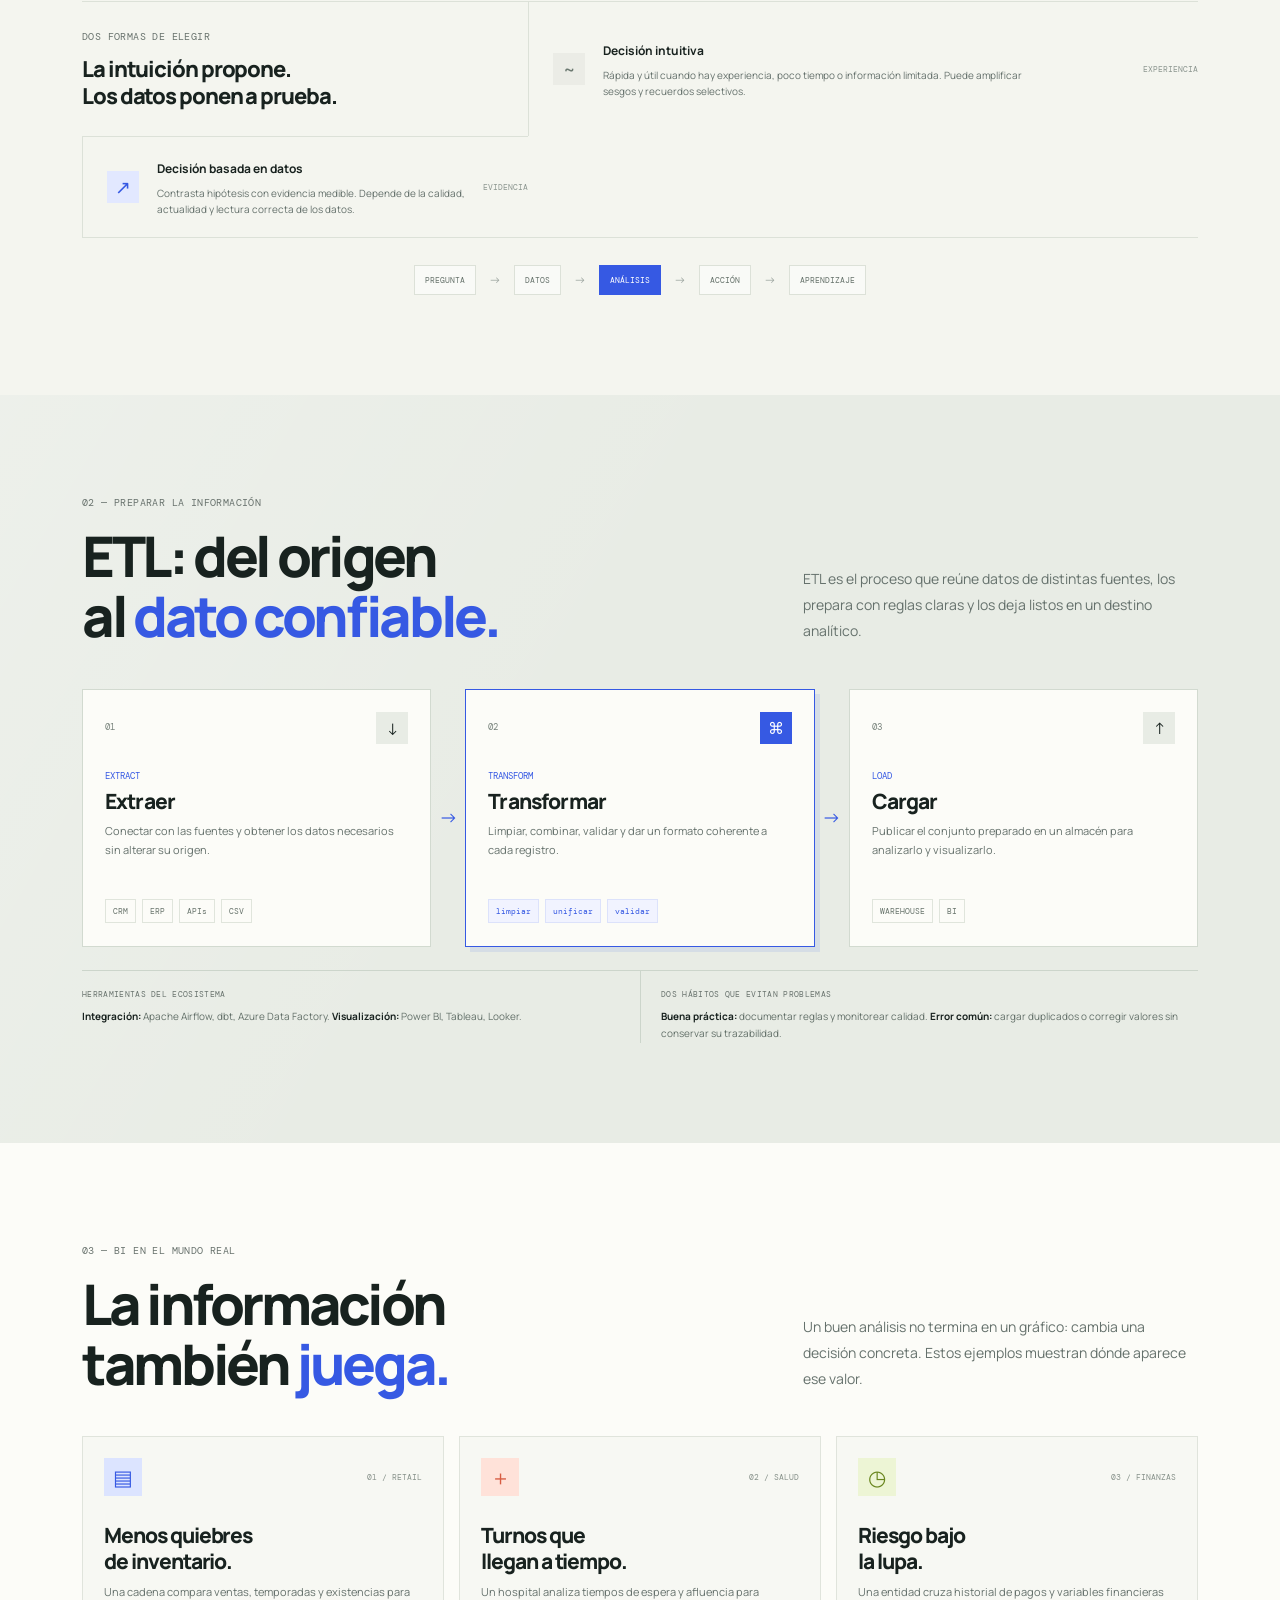
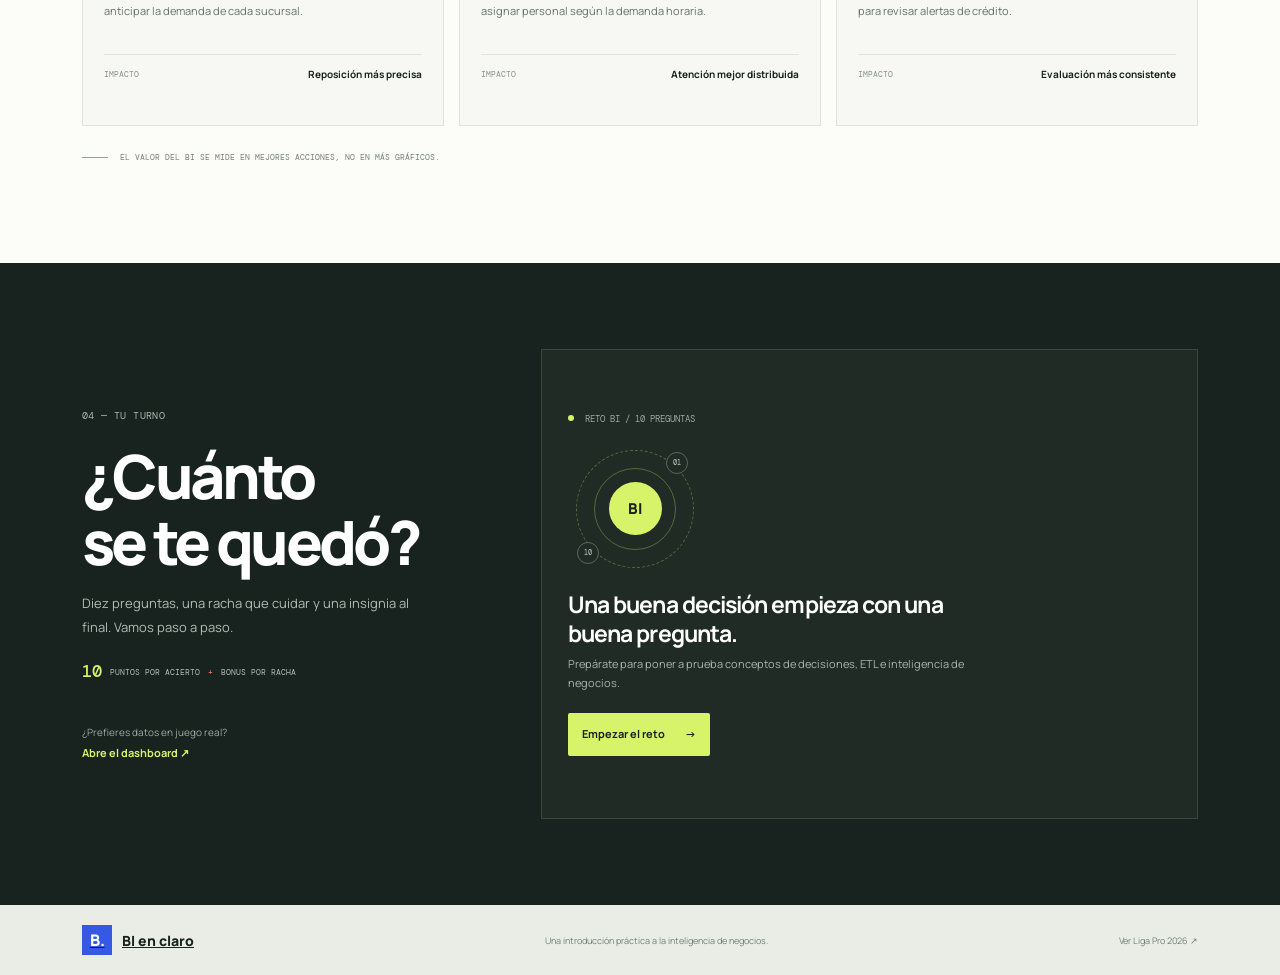
==== commit 67ea25f6: "boton" ====
--- a/index.html
+++ b/index.html
@@ -25,6 +25,7 @@
 					<li class="nav-item"><a class="nav-link" href="#casos">Casos reales</a></li>
 					<li class="nav-item"><a class="nav-link" href="#quiz">Cuestionario</a></li>
 					<li class="nav-item"><a class="nav-link nav-dashboard" href="dashboard.html">Explorar dashboard <span aria-hidden="true">↗</span></a></li>
+					<li class="nav-item"><button class="theme-toggle" type="button" data-theme-toggle aria-label="Cambiar a tema oscuro" title="Cambiar a tema oscuro"><span class="theme-toggle-icon" aria-hidden="true">☾</span><span data-theme-label>Oscuro</span></button></li>
 				</ul>
 			</div>
 		</div>
@@ -136,5 +137,6 @@
 	<footer class="site-footer"><div class="container footer-content"><a class="brand-mark" href="#inicio"><span class="brand-symbol" aria-hidden="true">B.</span> BI en claro</a><span>Una introducción práctica a la inteligencia de negocios.</span><a href="dashboard.html">Ver Liga Pro 2026 ↗</a></div></footer>
 	<script src="https://cdn.jsdelivr.net/npm/bootstrap@5.3.3/dist/js/bootstrap.bundle.min.js"></script>
 	<script src="js/quiz.js" defer></script>
+	<script src="js/theme.js" defer></script>
 </body>
 </html>
--- a/css/styles.css
+++ b/css/styles.css
@@ -203,6 +203,33 @@
 .footer-content { display: flex; align-items: center; justify-content: space-between; gap: 15px; }
 .footer-content > span, .footer-content > a:last-child { color: #748078; font-size: 9px; text-decoration: none; }
 .footer-content > a:last-child:hover { color: var(--blue); }
+.theme-toggle { display: inline-flex; align-items: center; justify-content: center; gap: 7px; min-height: 34px; padding: 0 10px; border: 1px solid var(--line); border-radius: 2px; background: transparent; color: var(--ink); font-family: var(--font-body); font-size: 10px; font-weight: 700; transition: background .2s ease, border-color .2s ease; }
+.theme-toggle:hover { border-color: var(--blue); background: rgba(54, 89, 227, .08); }
+.theme-toggle-icon { color: var(--blue); font-size: 16px; line-height: 1; }
+html[data-theme="dark"] { color-scheme: dark; --paper: #171d19; --paper-bright: #222a24; --ink: #edf2ec; --muted: #a8b4ab; --line: #3b473f; --blue: #9bacff; --blue-dark: #8194ff; }
+html[data-theme="dark"] body { background: var(--paper); color: var(--ink); }
+html[data-theme="dark"] .site-nav { background: rgba(23, 29, 25, .95); border-color: #39443c; }
+html[data-theme="dark"] .navbar-nav .nav-link { color: #c0cbc2; }
+html[data-theme="dark"] .hero-section { background-color: #202822; background-image: radial-gradient(rgba(237, 242, 236, .07) .7px, transparent .7px); }
+html[data-theme="dark"] .hero-lede, html[data-theme="dark"] .section-intro, html[data-theme="dark"] .decision-definition p, html[data-theme="dark"] .level-card p, html[data-theme="dark"] .comparison-row p, html[data-theme="dark"] .etl-step > p:not(.etl-verb), html[data-theme="dark"] .etl-note p:last-child, html[data-theme="dark"] .case-card > p { color: #b5c0b7; }
+html[data-theme="dark"] .hero-visual { border-color: #465249; background: rgba(34, 42, 36, .88); box-shadow: 12px 12px 0 rgba(0, 0, 0, .12); }
+html[data-theme="dark"] .data-window, html[data-theme="dark"] .level-card, html[data-theme="dark"] .etl-step, html[data-theme="dark"] .case-card { border-color: var(--line); background: var(--paper-bright); }
+html[data-theme="dark"] .window-head, html[data-theme="dark"] .visual-topline, html[data-theme="dark"] .chart-axis, html[data-theme="dark"] .chart-caption, html[data-theme="dark"] .hero-meta, html[data-theme="dark"] .hero-bottom, html[data-theme="dark"] .visual-index, html[data-theme="dark"] .level-horizon, html[data-theme="dark"] .comparison-label, html[data-theme="dark"] .definition-caption, html[data-theme="dark"] .etl-source-list span, html[data-theme="dark"] .case-sector, html[data-theme="dark"] .case-footnote { color: #a4b0a7; }
+html[data-theme="dark"] .chart-bars { border-color: #465249; background: repeating-linear-gradient(to bottom, transparent 0, transparent 32px, #303a33 33px, transparent 34px); }
+html[data-theme="dark"] .chart-caption small { color: #a4b0a7; }
+html[data-theme="dark"] .level-card:hover { background: #2b342d; }
+html[data-theme="dark"] .level-example { color: #c3cec5; }
+html[data-theme="dark"] .etl-section, html[data-theme="dark"] .site-footer { background: #1c241e; }
+html[data-theme="dark"] .cases-section { background: #171d19; }
+html[data-theme="dark"] .etl-section { background-image: linear-gradient(120deg, rgba(255,255,255,.025), transparent 45%); }
+html[data-theme="dark"] .etl-notes, html[data-theme="dark"] .etl-note + .etl-note { border-color: #3b473f; }
+html[data-theme="dark"] .case-outcome { border-color: #3b473f; }
+html[data-theme="dark"] .decision-definition strong, html[data-theme="dark"] .etl-note p strong, html[data-theme="dark"] .case-outcome strong { color: var(--ink); }
+html[data-theme="dark"] .btn-ink { background: #e7eee8; color: #18221f; }
+html[data-theme="dark"] .btn-ink:hover { background: var(--blue); color: #18221f; }
+html[data-theme="dark"] .btn-quiz, html[data-theme="dark"] .insight-icon, html[data-theme="dark"] .art-core { color: #18221f; }
+html[data-theme="dark"] .theme-toggle:hover { background: rgba(155, 172, 255, .12); }
+html[data-theme="dark"] .navbar-toggler-icon { filter: invert(1); }
 @keyframes rise-in { from { opacity: 0; transform: translateY(9px); } to { opacity: 1; transform: translateY(0); } }
 @keyframes bar-rise { from { transform: scaleY(.1); } to { transform: scaleY(1); } }
 @keyframes rotate { to { transform: rotate(360deg); } }
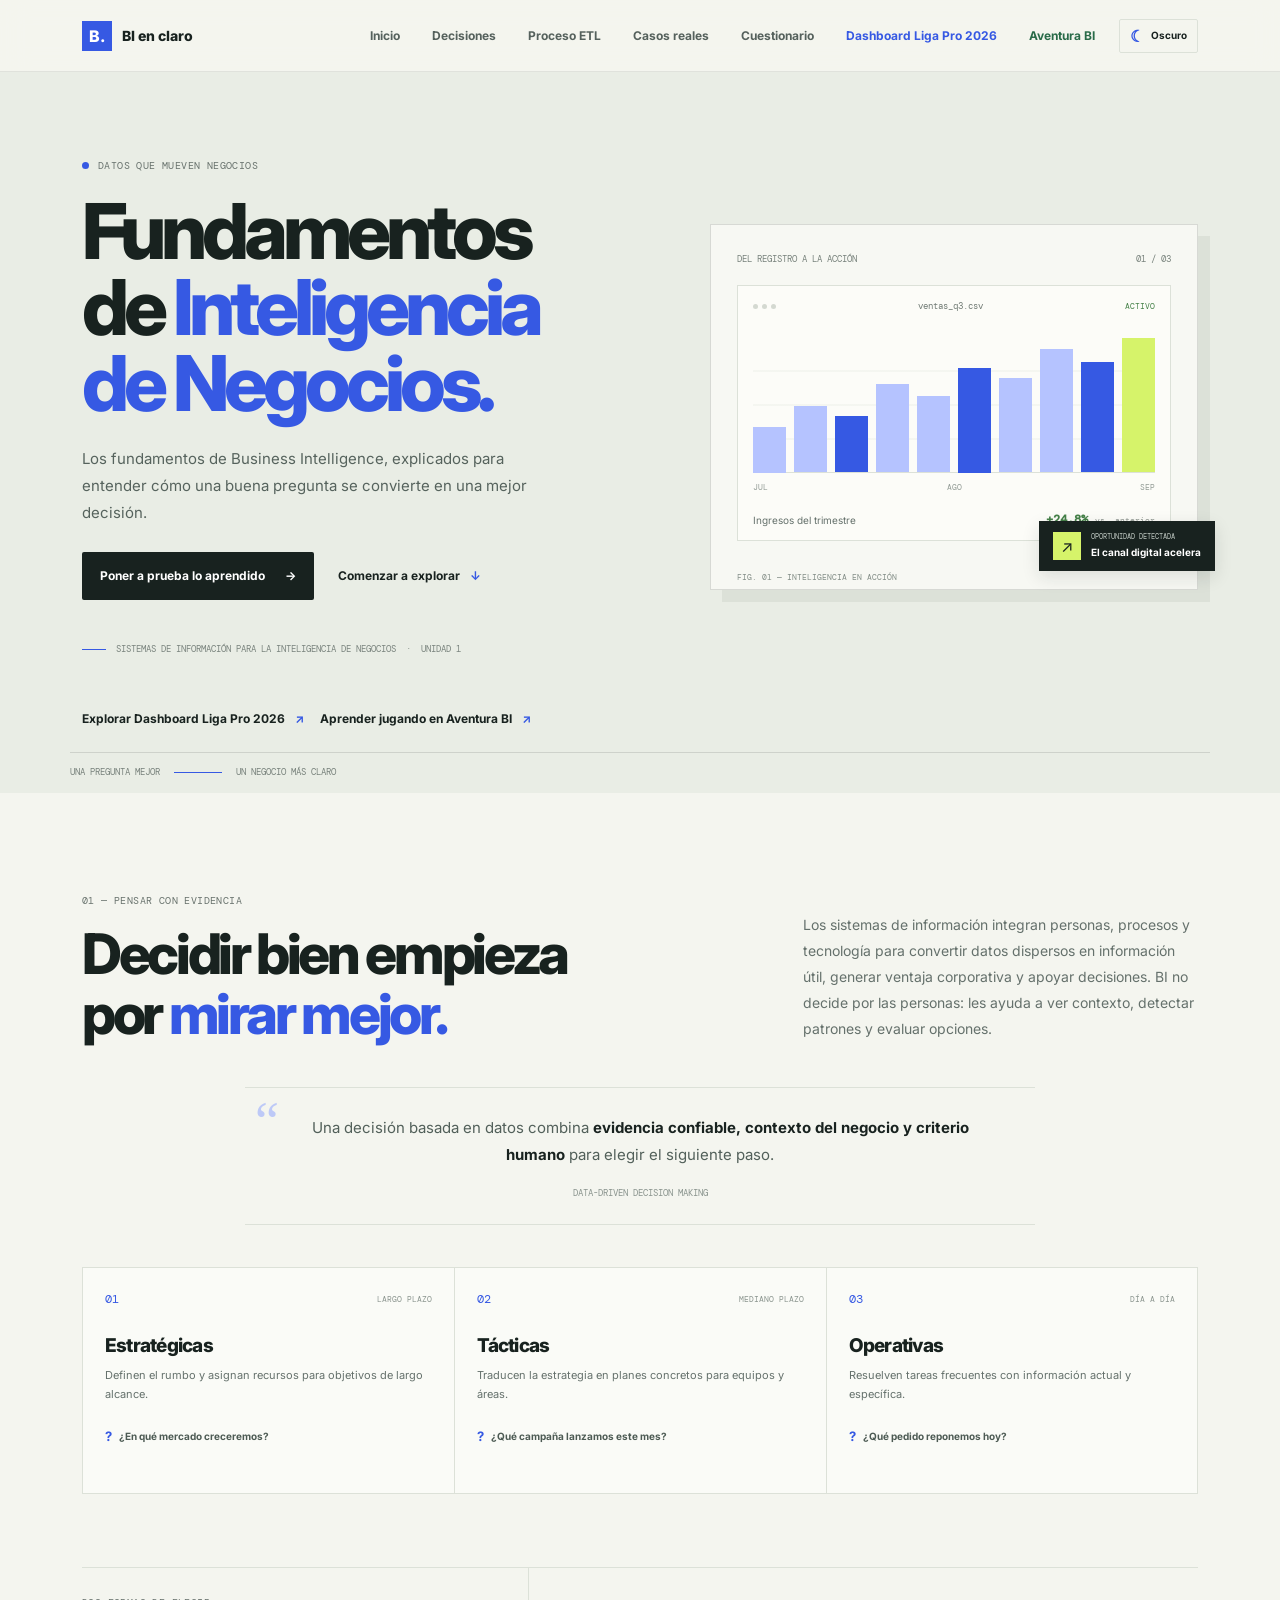
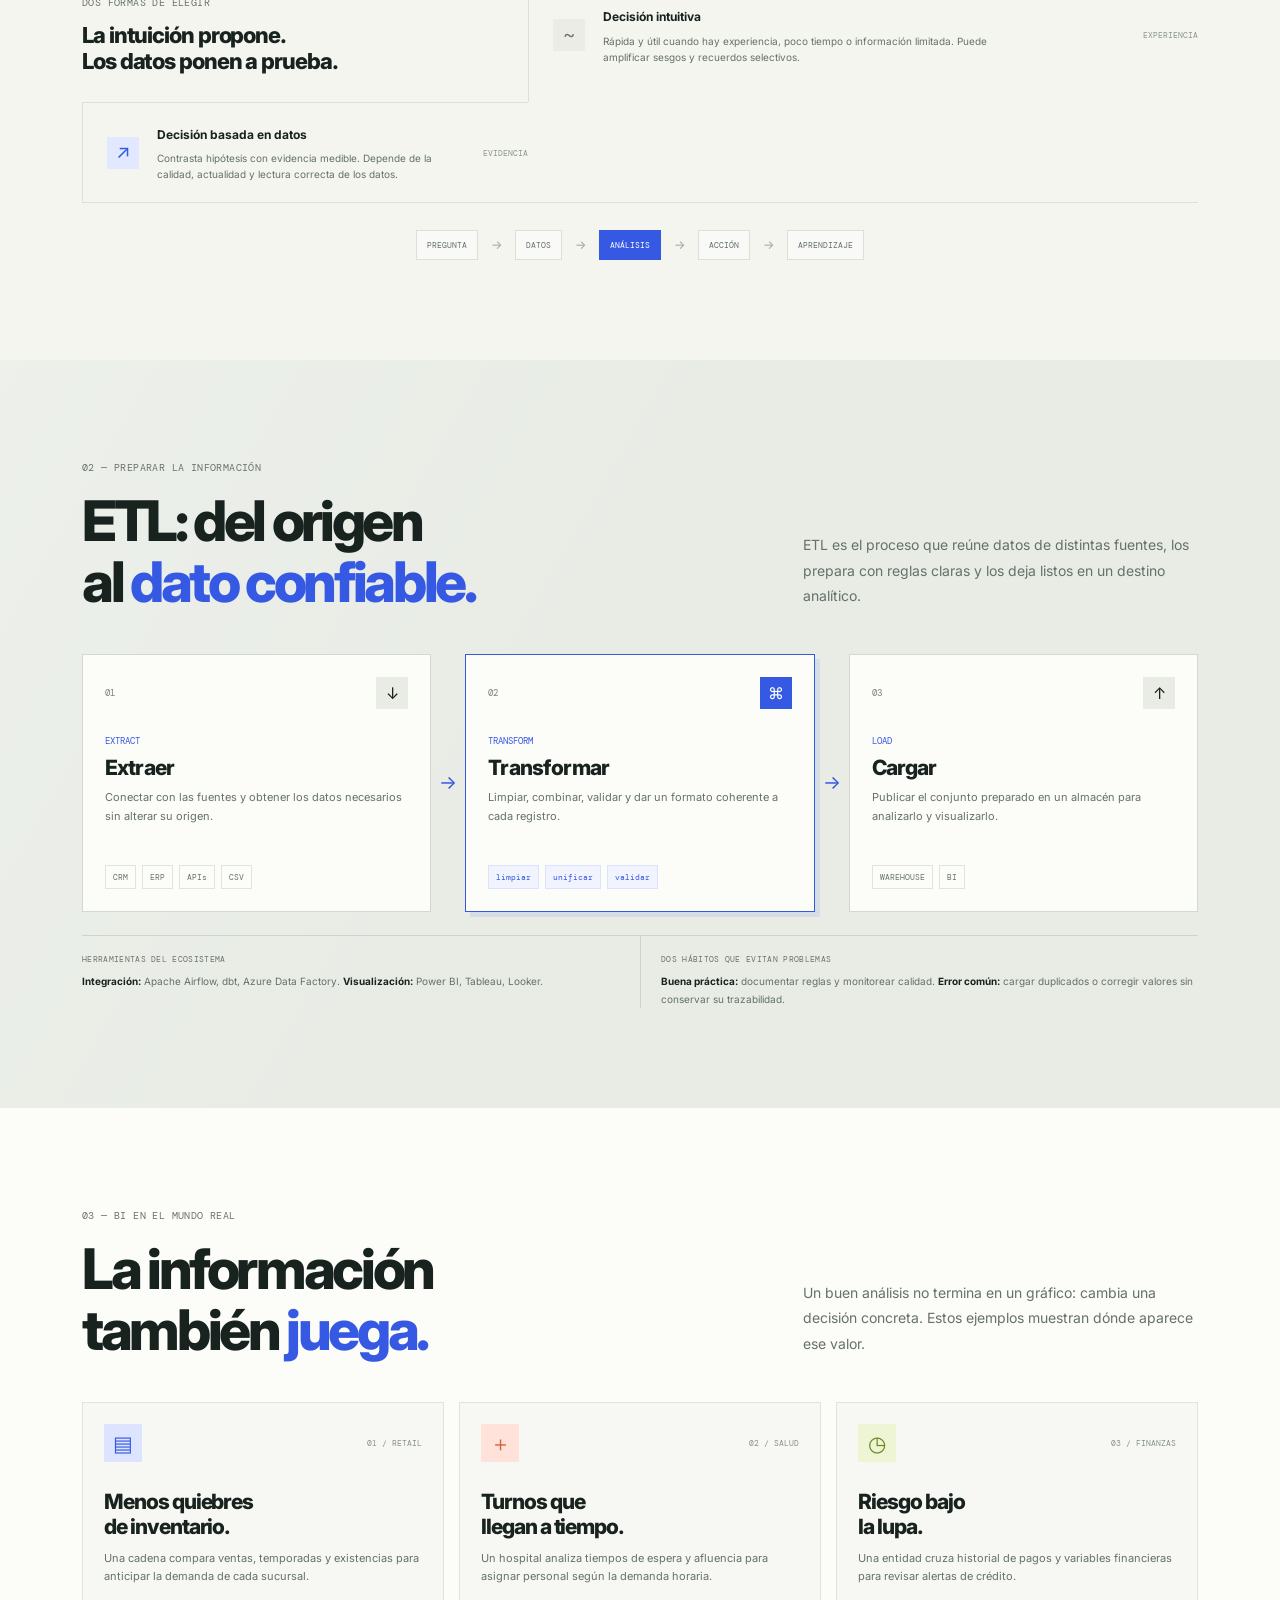
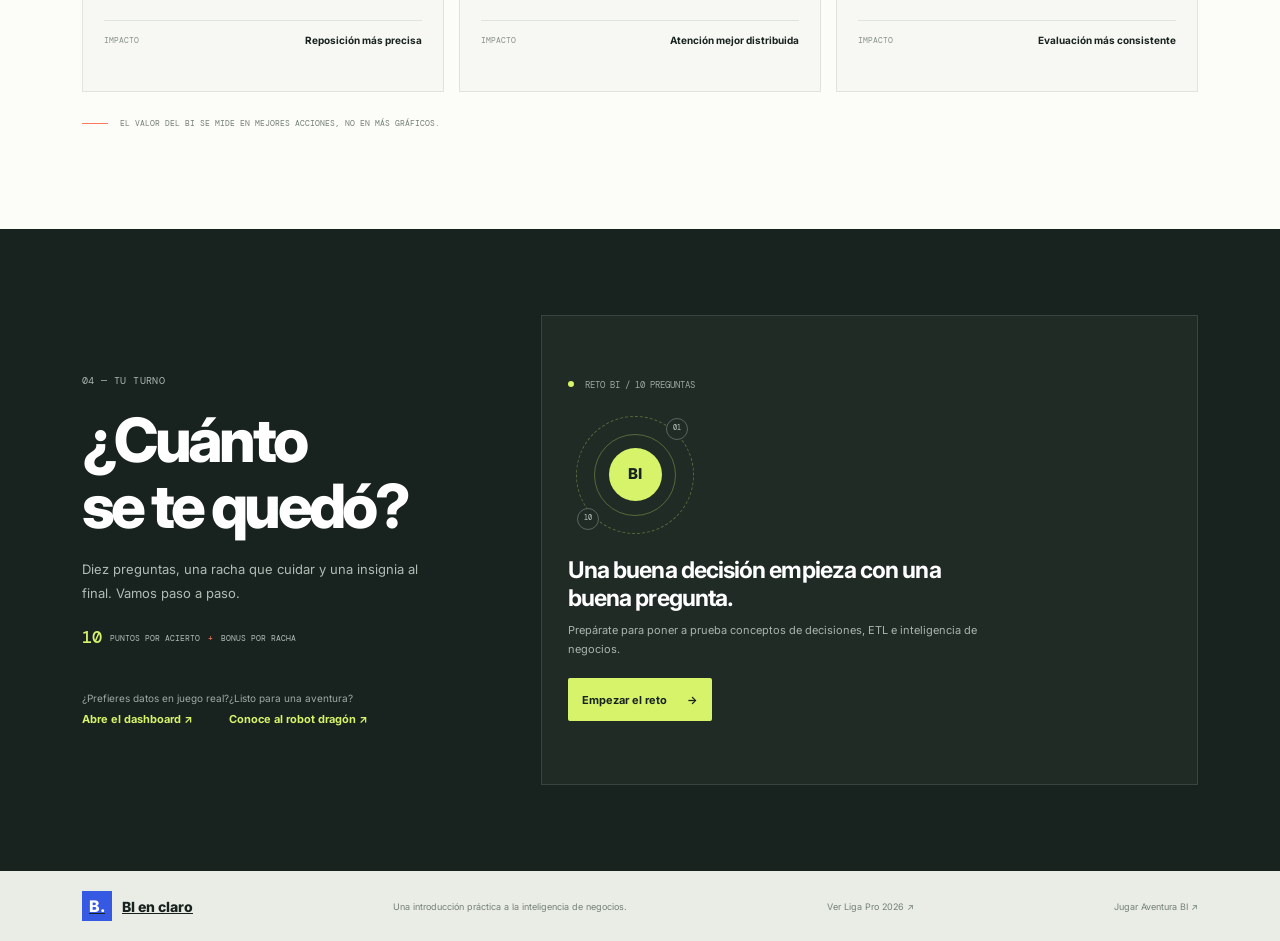
==== commit 38ffae54: "silabo" ====
--- a/index.html
+++ b/index.html
@@ -9,7 +9,7 @@
 	<link rel="icon" href="img/favicon.svg" type="image/svg+xml">
 	<link rel="preconnect" href="https://fonts.googleapis.com">
 	<link rel="preconnect" href="https://fonts.gstatic.com" crossorigin>
-	<link href="https://fonts.googleapis.com/css2?family=DM+Mono:wght@400;500&family=Manrope:wght@400;500;600;700;800&display=swap" rel="stylesheet">
+	<link href="https://fonts.googleapis.com/css2?family=DM+Mono:wght@400;500&family=Inter:wght@400;500;600;700;800&display=swap" rel="stylesheet">
 	<link href="https://cdn.jsdelivr.net/npm/bootstrap@5.3.3/dist/css/bootstrap.min.css" rel="stylesheet">
 	<link rel="stylesheet" href="css/styles.css">
 </head>
@@ -20,11 +20,13 @@
 			<button class="navbar-toggler" type="button" data-bs-toggle="collapse" data-bs-target="#mainNavigation" aria-controls="mainNavigation" aria-expanded="false" aria-label="Abrir navegación"><span class="navbar-toggler-icon"></span></button>
 			<div class="collapse navbar-collapse" id="mainNavigation">
 				<ul class="navbar-nav ms-auto align-items-lg-center gap-lg-3">
+					<li class="nav-item"><a class="nav-link" href="index.html">Inicio</a></li>
 					<li class="nav-item"><a class="nav-link" href="#decisiones">Decisiones</a></li>
 					<li class="nav-item"><a class="nav-link" href="#etl">Proceso ETL</a></li>
 					<li class="nav-item"><a class="nav-link" href="#casos">Casos reales</a></li>
 					<li class="nav-item"><a class="nav-link" href="#quiz">Cuestionario</a></li>
-					<li class="nav-item"><a class="nav-link nav-dashboard" href="dashboard.html">Explorar dashboard <span aria-hidden="true">↗</span></a></li>
+					<li class="nav-item"><a class="nav-link nav-dashboard" href="dashboard.html">Dashboard Liga Pro 2026</a></li>
+					<li class="nav-item"><a class="nav-link nav-game" href="juego.html">Aventura BI</a></li>
 					<li class="nav-item"><button class="theme-toggle" type="button" data-theme-toggle aria-label="Cambiar a tema oscuro" title="Cambiar a tema oscuro"><span class="theme-toggle-icon" aria-hidden="true">☾</span><span data-theme-label>Oscuro</span></button></li>
 				</ul>
 			</div>
@@ -36,13 +38,13 @@
 			<div class="container hero-grid">
 				<div class="hero-copy">
 					<p class="eyebrow"><span class="eyebrow-dot"></span> DATOS QUE MUEVEN NEGOCIOS</p>
-					<h1>De datos<br>sueltos a <span>decisiones<br>con sentido.</span></h1>
+					<h1>Fundamentos<br>de <span>Inteligencia<br>de Negocios.</span></h1>
 					<p class="hero-lede">Los fundamentos de Business Intelligence, explicados para entender cómo una buena pregunta se convierte en una mejor decisión.</p>
 					<div class="hero-actions">
 						<a class="btn btn-ink" href="#quiz">Poner a prueba lo aprendido <span aria-hidden="true">→</span></a>
 						<a class="text-link" href="#decisiones">Comenzar a explorar <span aria-hidden="true">↓</span></a>
 					</div>
-					<div class="hero-meta"><span class="meta-rule"></span> UNA GUÍA INTERACTIVA <span>·</span> 8 MIN DE LECTURA</div>
+					<div class="hero-meta"><span class="meta-rule"></span> SISTEMAS DE INFORMACIÓN PARA LA INTELIGENCIA DE NEGOCIOS <span>·</span> UNIDAD 1</div>
 				</div>
 				<div class="hero-visual" aria-label="Ilustración de un flujo de datos que se transforma en una decisión">
 					<div class="visual-topline"><span>DEL REGISTRO A LA ACCIÓN</span><span>01 / 03</span></div>
@@ -56,6 +58,10 @@
 					<span class="visual-index">FIG. 01 — INTELIGENCIA EN ACCIÓN</span>
 				</div>
 			</div>
+			<div class="container d-flex flex-wrap gap-3 pb-4">
+				<a class="text-link" href="dashboard.html">Explorar Dashboard Liga Pro 2026 <span aria-hidden="true">↗</span></a>
+				<a class="text-link" href="juego.html">Aprender jugando en Aventura BI <span aria-hidden="true">↗</span></a>
+			</div>
 			<div class="hero-bottom container"><span>UNA PREGUNTA MEJOR</span><span class="hero-bottom-line"></span><span>UN NEGOCIO MÁS CLARO</span></div>
 		</section>
 
@@ -63,7 +69,7 @@
 			<div class="container">
 				<div class="section-heading section-heading-split">
 					<div><p class="eyebrow">01 — PENSAR CON EVIDENCIA</p><h2>Decidir bien empieza<br>por <em>mirar mejor.</em></h2></div>
-					<p class="section-intro">Business Intelligence convierte datos dispersos en información útil para actuar. No decide por las personas: les ayuda a ver el contexto, detectar patrones y evaluar opciones.</p>
+					<p class="section-intro">Los sistemas de información integran personas, procesos y tecnología para convertir datos dispersos en información útil, generar ventaja corporativa y apoyar decisiones. BI no decide por las personas: les ayuda a ver contexto, detectar patrones y evaluar opciones.</p>
 				</div>
 				<div class="decision-definition"><span class="definition-mark">“</span><p>Una decisión basada en datos combina <strong>evidencia confiable, contexto del negocio y criterio humano</strong> para elegir el siguiente paso.</p><span class="definition-caption">DATA-DRIVEN DECISION MAKING</span></div>
 				<div class="decision-levels">
@@ -119,7 +125,7 @@
 
 		<section class="quiz-section" id="quiz">
 			<div class="container quiz-layout">
-				<div class="quiz-intro"><p class="eyebrow">04 — TU TURNO</p><h2>¿Cuánto<br>se te quedó?</h2><p>Diez preguntas, una racha que cuidar y una insignia al final. Vamos paso a paso.</p><div class="quiz-score-key"><span>10</span> PUNTOS POR ACIERTO <span class="key-plus">+</span> BONUS POR RACHA</div><a class="quiz-dashboard-link" href="dashboard.html">¿Prefieres datos en juego real? <strong>Abre el dashboard ↗</strong></a></div>
+				<div class="quiz-intro"><p class="eyebrow">04 — TU TURNO</p><h2>¿Cuánto<br>se te quedó?</h2><p>Diez preguntas, una racha que cuidar y una insignia al final. Vamos paso a paso.</p><div class="quiz-score-key"><span>10</span> PUNTOS POR ACIERTO <span class="key-plus">+</span> BONUS POR RACHA</div><a class="quiz-dashboard-link" href="dashboard.html">¿Prefieres datos en juego real? <strong>Abre el dashboard ↗</strong></a><a class="quiz-dashboard-link" href="juego.html">¿Listo para una aventura? <strong>Conoce al robot dragón ↗</strong></a></div>
 				<div class="quiz-panel" id="quizPanel" aria-live="polite">
 					<div class="quiz-start" id="quizStart"><div class="quiz-card-label"><span class="quiz-live-dot"></span> RETO BI / 10 PREGUNTAS</div><div class="quiz-start-art" aria-hidden="true"><span class="art-ring ring-one"></span><span class="art-ring ring-two"></span><span class="art-core">BI</span><span class="art-orbit orbit-one">01</span><span class="art-orbit orbit-two">10</span></div><h3>Una buena decisión empieza con una buena pregunta.</h3><p>Prepárate para poner a prueba conceptos de decisiones, ETL e inteligencia de negocios.</p><button class="btn btn-quiz" id="startQuiz" type="button">Empezar el reto <span aria-hidden="true">→</span></button></div>
 					<div class="quiz-play" id="quizPlay" hidden>
@@ -134,7 +140,7 @@
 		</section>
 	</main>
 
-	<footer class="site-footer"><div class="container footer-content"><a class="brand-mark" href="#inicio"><span class="brand-symbol" aria-hidden="true">B.</span> BI en claro</a><span>Una introducción práctica a la inteligencia de negocios.</span><a href="dashboard.html">Ver Liga Pro 2026 ↗</a></div></footer>
+	<footer class="site-footer"><div class="container footer-content"><a class="brand-mark" href="index.html"><span class="brand-symbol" aria-hidden="true">B.</span> BI en claro</a><span>Una introducción práctica a la inteligencia de negocios.</span><a href="dashboard.html">Ver Liga Pro 2026 ↗</a><a href="juego.html">Jugar Aventura BI ↗</a></div></footer>
 	<script src="https://cdn.jsdelivr.net/npm/bootstrap@5.3.3/dist/js/bootstrap.bundle.min.js"></script>
 	<script src="js/quiz.js" defer></script>
 	<script src="js/theme.js" defer></script>
--- a/css/styles.css
+++ b/css/styles.css
@@ -8,7 +8,7 @@
   --blue-dark: #243fb4;
   --lime: #d6f36a;
   --coral: #ff795d;
-  --font-body: "Manrope", sans-serif;
+  --font-body: "Inter", sans-serif;
   --font-mono: "DM Mono", monospace;
 }
 
@@ -23,6 +23,7 @@
 .navbar-nav .nav-link { padding: 10px 0; color: #55615c; font-size: 12px; font-weight: 700; transition: color .2s ease; }
 .navbar-nav .nav-link:hover { color: var(--blue); }
 .navbar-nav .nav-dashboard { color: var(--blue); }
+.navbar-nav .nav-game { color: #296b48; }
 .navbar-toggler { border: 0; box-shadow: none !important; }
 .hero-section { position: relative; overflow: hidden; padding: 86px 0 0; background-color: #e9ede5; background-image: radial-gradient(rgba(24, 34, 31, .075) .7px, transparent .7px); background-size: 16px 16px; }
 .hero-grid { display: grid; grid-template-columns: 1.06fr .94fr; align-items: center; gap: 7%; min-height: 486px; padding-bottom: 54px; }
@@ -201,8 +202,12 @@
 .result-stats span { color: #8f9c93; font-family: var(--font-mono); font-size: 8px; }
 .site-footer { padding: 20px 0; background: #e9ede5; }
 .footer-content { display: flex; align-items: center; justify-content: space-between; gap: 15px; }
-.footer-content > span, .footer-content > a:last-child { color: #748078; font-size: 9px; text-decoration: none; }
-.footer-content > a:last-child:hover { color: var(--blue); }
+.footer-content > span, .footer-content > a:not(.brand-mark) { color: #748078; font-size: 9px; text-decoration: none; }
+.footer-content > a:not(.brand-mark):hover { color: var(--blue); }
+html[data-theme="dark"] .navbar-nav .nav-game { color: #9bd4a9; }
+@media (max-width: 767.98px) {
+  .hero-meta { align-items: flex-start; font-size: 8px; line-height: 1.6; }
+}
 .theme-toggle { display: inline-flex; align-items: center; justify-content: center; gap: 7px; min-height: 34px; padding: 0 10px; border: 1px solid var(--line); border-radius: 2px; background: transparent; color: var(--ink); font-family: var(--font-body); font-size: 10px; font-weight: 700; transition: background .2s ease, border-color .2s ease; }
 .theme-toggle:hover { border-color: var(--blue); background: rgba(54, 89, 227, .08); }
 .theme-toggle-icon { color: var(--blue); font-size: 16px; line-height: 1; }
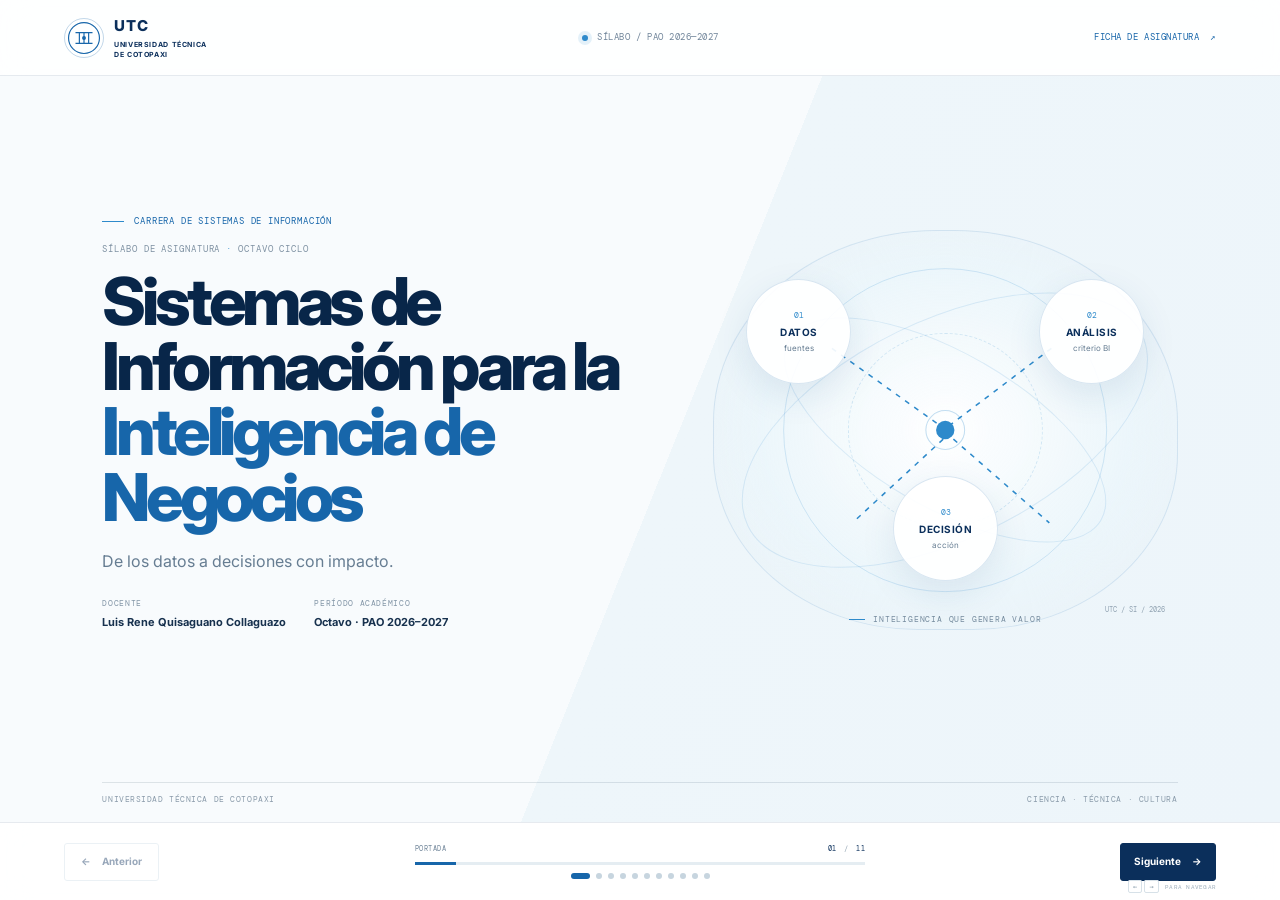
==== commit 2497f415: "listo" ====
--- a/index.html
+++ b/index.html
@@ -1,148 +1,189 @@
 <!doctype html>
 <html lang="es">
 <head>
-	<meta charset="utf-8">
-	<meta name="viewport" content="width=device-width, initial-scale=1">
-	<meta name="theme-color" content="#f4f5ef">
-	<meta name="description" content="Aprende los fundamentos de Business Intelligence: decisiones basadas en datos, procesos ETL y visualización interactiva.">
-	<title>BI en claro | Fundamentos de Business Intelligence</title>
-	<link rel="icon" href="img/favicon.svg" type="image/svg+xml">
-	<link rel="preconnect" href="https://fonts.googleapis.com">
-	<link rel="preconnect" href="https://fonts.gstatic.com" crossorigin>
-	<link href="https://fonts.googleapis.com/css2?family=DM+Mono:wght@400;500&family=Inter:wght@400;500;600;700;800&display=swap" rel="stylesheet">
-	<link href="https://cdn.jsdelivr.net/npm/bootstrap@5.3.3/dist/css/bootstrap.min.css" rel="stylesheet">
-	<link rel="stylesheet" href="css/styles.css">
+  <meta charset="utf-8">
+  <meta name="viewport" content="width=device-width, initial-scale=1">
+  <meta name="theme-color" content="#0b2f5b">
+  <meta name="description" content="Presentación interactiva del sílabo de Sistemas de Información para la Inteligencia de Negocios de la Universidad Técnica de Cotopaxi.">
+  <title>Sílabo BI | Universidad Técnica de Cotopaxi</title>
+  <link rel="preconnect" href="https://fonts.googleapis.com">
+  <link rel="preconnect" href="https://fonts.gstatic.com" crossorigin>
+  <link href="https://fonts.googleapis.com/css2?family=DM+Mono:wght@400;500&family=Inter:wght@400;500;600;700;800&display=swap" rel="stylesheet">
+  <link href="https://cdn.jsdelivr.net/npm/bootstrap@5.3.3/dist/css/bootstrap.min.css" rel="stylesheet">
+  <link rel="stylesheet" href="css/styles.css">
 </head>
 <body>
-	<nav class="navbar navbar-expand-lg site-nav sticky-top" aria-label="Navegación principal">
-		<div class="container">
-			<a class="navbar-brand brand-mark" href="#inicio"><span class="brand-symbol" aria-hidden="true">B.</span> BI en claro</a>
-			<button class="navbar-toggler" type="button" data-bs-toggle="collapse" data-bs-target="#mainNavigation" aria-controls="mainNavigation" aria-expanded="false" aria-label="Abrir navegación"><span class="navbar-toggler-icon"></span></button>
-			<div class="collapse navbar-collapse" id="mainNavigation">
-				<ul class="navbar-nav ms-auto align-items-lg-center gap-lg-3">
-					<li class="nav-item"><a class="nav-link" href="index.html">Inicio</a></li>
-					<li class="nav-item"><a class="nav-link" href="#decisiones">Decisiones</a></li>
-					<li class="nav-item"><a class="nav-link" href="#etl">Proceso ETL</a></li>
-					<li class="nav-item"><a class="nav-link" href="#casos">Casos reales</a></li>
-					<li class="nav-item"><a class="nav-link" href="#quiz">Cuestionario</a></li>
-					<li class="nav-item"><a class="nav-link nav-dashboard" href="dashboard.html">Dashboard Liga Pro 2026</a></li>
-					<li class="nav-item"><a class="nav-link nav-game" href="juego.html">Aventura BI</a></li>
-					<li class="nav-item"><button class="theme-toggle" type="button" data-theme-toggle aria-label="Cambiar a tema oscuro" title="Cambiar a tema oscuro"><span class="theme-toggle-icon" aria-hidden="true">☾</span><span data-theme-label>Oscuro</span></button></li>
-				</ul>
-			</div>
-		</div>
-	</nav>
+  <main class="presentation" id="presentation" aria-label="Presentación del sílabo de la asignatura">
+    <header class="deck-header">
+      <a class="utc-brand" href="#slide-1" aria-label="Universidad Técnica de Cotopaxi, ir a portada">
+        <span class="utc-seal" aria-hidden="true">
+          <svg viewBox="0 0 44 44" role="img">
+            <circle cx="22" cy="22" r="20" fill="none" stroke="currentColor" stroke-width="1.5"/>
+            <path d="M11 15h22M11 29h22M16 15v14m6-14v14m6-14v14" fill="none" stroke="currentColor" stroke-width="1.5"/>
+            <circle cx="22" cy="22" r="2.5" fill="currentColor"/>
+          </svg>
+        </span>
+        <span><strong>UTC</strong><small>UNIVERSIDAD TÉCNICA<br>DE COTOPAXI</small></span>
+      </a>
+      <div class="header-course"><span class="header-dot"></span> SÍLABO / PAO 2026—2027</div>
+      <a class="header-index" href="#slide-2" aria-label="Ir a datos generales">FICHA DE ASIGNATURA <span>↗</span></a>
+    </header>
 
-	<main>
-		<section class="hero-section" id="inicio">
-			<div class="container hero-grid">
-				<div class="hero-copy">
-					<p class="eyebrow"><span class="eyebrow-dot"></span> DATOS QUE MUEVEN NEGOCIOS</p>
-					<h1>Fundamentos<br>de <span>Inteligencia<br>de Negocios.</span></h1>
-					<p class="hero-lede">Los fundamentos de Business Intelligence, explicados para entender cómo una buena pregunta se convierte en una mejor decisión.</p>
-					<div class="hero-actions">
-						<a class="btn btn-ink" href="#quiz">Poner a prueba lo aprendido <span aria-hidden="true">→</span></a>
-						<a class="text-link" href="#decisiones">Comenzar a explorar <span aria-hidden="true">↓</span></a>
-					</div>
-					<div class="hero-meta"><span class="meta-rule"></span> SISTEMAS DE INFORMACIÓN PARA LA INTELIGENCIA DE NEGOCIOS <span>·</span> UNIDAD 1</div>
-				</div>
-				<div class="hero-visual" aria-label="Ilustración de un flujo de datos que se transforma en una decisión">
-					<div class="visual-topline"><span>DEL REGISTRO A LA ACCIÓN</span><span>01 / 03</span></div>
-					<div class="data-window">
-						<div class="window-head"><span class="window-dots"><i></i><i></i><i></i></span><span>ventas_q3.csv</span><span class="window-status">ACTIVO</span></div>
-						<div class="chart-bars" aria-hidden="true"><span style="--bar:34%"></span><span style="--bar:49%"></span><span style="--bar:42%"></span><span style="--bar:66%"></span><span style="--bar:57%"></span><span style="--bar:78%"></span><span style="--bar:70%"></span><span style="--bar:92%"></span><span style="--bar:82%"></span><span style="--bar:100%"></span></div>
-						<div class="chart-axis"><span>JUL</span><span>AGO</span><span>SEP</span></div>
-						<div class="chart-caption"><span>Ingresos del trimestre</span><strong>+24.8% <small>vs. anterior</small></strong></div>
-					</div>
-					<div class="insight-tag"><span class="insight-icon" aria-hidden="true">↗</span><span><small>OPORTUNIDAD DETECTADA</small><strong>El canal digital acelera</strong></span></div>
-					<span class="visual-index">FIG. 01 — INTELIGENCIA EN ACCIÓN</span>
-				</div>
-			</div>
-			<div class="container d-flex flex-wrap gap-3 pb-4">
-				<a class="text-link" href="dashboard.html">Explorar Dashboard Liga Pro 2026 <span aria-hidden="true">↗</span></a>
-				<a class="text-link" href="juego.html">Aprender jugando en Aventura BI <span aria-hidden="true">↗</span></a>
-			</div>
-			<div class="hero-bottom container"><span>UNA PREGUNTA MEJOR</span><span class="hero-bottom-line"></span><span>UN NEGOCIO MÁS CLARO</span></div>
-		</section>
+    <div class="slide-stage" id="slideStage" aria-live="polite">
+      <section class="slide slide-cover is-active" id="slide-1" data-title="Portada" aria-hidden="false">
+        <div class="cover-grid">
+          <div class="cover-copy">
+            <p class="eyebrow"><span class="eyebrow-line"></span> CARRERA DE SISTEMAS DE INFORMACIÓN</p>
+            <p class="cover-kicker">SÍLABO DE ASIGNATURA <span>·</span> OCTAVO CICLO</p>
+            <h1>Sistemas de<br>Información para la<br><em>Inteligencia de Negocios</em></h1>
+            <p class="cover-subtitle">De los datos a decisiones con impacto.</p>
+            <div class="cover-meta">
+              <div><span>DOCENTE</span><strong>Luis Rene Quisaguano Collaguazo</strong></div>
+              <div><span>PERÍODO ACADÉMICO</span><strong>Octavo · PAO 2026–2027</strong></div>
+            </div>
+          </div>
+          <div class="cover-visual" aria-label="Ilustración de datos conectados con una decisión">
+            <div class="visual-orbit orbit-outer"></div><div class="visual-orbit orbit-inner"></div>
+            <div class="visual-node node-source"><span>01</span><strong>DATOS</strong><small>fuentes</small></div>
+            <div class="visual-node node-process"><span>02</span><strong>ANÁLISIS</strong><small>criterio BI</small></div>
+            <div class="visual-node node-decision"><span>03</span><strong>DECISIÓN</strong><small>acción</small></div>
+            <svg class="visual-connectors" viewBox="0 0 430 390" aria-hidden="true">
+              <path d="M104 115 209 190M319 115 220 190M213 204 124 286M223 204 317 286" fill="none" stroke="currentColor" stroke-width="1.5" stroke-dasharray="5 6"/>
+              <circle cx="215" cy="195" r="9" fill="currentColor"/>
+              <circle cx="215" cy="195" r="19" fill="none" stroke="currentColor" opacity=".28"/>
+            </svg>
+            <div class="visual-caption"><span class="caption-bar"></span> INTELIGENCIA QUE GENERA VALOR</div>
+            <span class="visual-index">UTC / SI / 2026</span>
+          </div>
+        </div>
+        <div class="cover-bottom"><span>UNIVERSIDAD TÉCNICA DE COTOPAXI</span><span>CIENCIA · TÉCNICA · CULTURA</span></div>
+      </section>
 
-		<section class="content-section decision-section" id="decisiones">
-			<div class="container">
-				<div class="section-heading section-heading-split">
-					<div><p class="eyebrow">01 — PENSAR CON EVIDENCIA</p><h2>Decidir bien empieza<br>por <em>mirar mejor.</em></h2></div>
-					<p class="section-intro">Los sistemas de información integran personas, procesos y tecnología para convertir datos dispersos en información útil, generar ventaja corporativa y apoyar decisiones. BI no decide por las personas: les ayuda a ver contexto, detectar patrones y evaluar opciones.</p>
-				</div>
-				<div class="decision-definition"><span class="definition-mark">“</span><p>Una decisión basada en datos combina <strong>evidencia confiable, contexto del negocio y criterio humano</strong> para elegir el siguiente paso.</p><span class="definition-caption">DATA-DRIVEN DECISION MAKING</span></div>
-				<div class="decision-levels">
-					<article class="level-card level-strategy"><div class="level-top"><span class="level-number">01</span><span class="level-horizon">LARGO PLAZO</span></div><h3>Estratégicas</h3><p>Definen el rumbo y asignan recursos para objetivos de largo alcance.</p><div class="level-example"><span>?</span> ¿En qué mercado creceremos?</div></article>
-					<article class="level-card level-tactics"><div class="level-top"><span class="level-number">02</span><span class="level-horizon">MEDIANO PLAZO</span></div><h3>Tácticas</h3><p>Traducen la estrategia en planes concretos para equipos y áreas.</p><div class="level-example"><span>?</span> ¿Qué campaña lanzamos este mes?</div></article>
-					<article class="level-card level-operations"><div class="level-top"><span class="level-number">03</span><span class="level-horizon">DÍA A DÍA</span></div><h3>Operativas</h3><p>Resuelven tareas frecuentes con información actual y específica.</p><div class="level-example"><span>?</span> ¿Qué pedido reponemos hoy?</div></article>
-				</div>
-				<div class="comparison-block">
-					<div class="comparison-title"><p class="eyebrow">DOS FORMAS DE ELEGIR</p><h3>La intuición propone.<br>Los datos ponen a prueba.</h3></div>
-					<div class="comparison-row intuition-row"><span class="comparison-symbol" aria-hidden="true">~</span><div><strong>Decisión intuitiva</strong><p>Rápida y útil cuando hay experiencia, poco tiempo o información limitada. Puede amplificar sesgos y recuerdos selectivos.</p></div><span class="comparison-label">EXPERIENCIA</span></div>
-					<div class="comparison-row data-row"><span class="comparison-symbol" aria-hidden="true">↗</span><div><strong>Decisión basada en datos</strong><p>Contrasta hipótesis con evidencia medible. Depende de la calidad, actualidad y lectura correcta de los datos.</p></div><span class="comparison-label">EVIDENCIA</span></div>
-				</div>
-				<div class="decision-flow" aria-label="Flujo de una decisión informada: pregunta, datos, análisis, acción y aprendizaje">
-					<span class="flow-node">PREGUNTA</span><span class="flow-arrow" aria-hidden="true">→</span><span class="flow-node">DATOS</span><span class="flow-arrow" aria-hidden="true">→</span><span class="flow-node flow-node-active">ANÁLISIS</span><span class="flow-arrow" aria-hidden="true">→</span><span class="flow-node">ACCIÓN</span><span class="flow-arrow" aria-hidden="true">→</span><span class="flow-node">APRENDIZAJE</span>
-				</div>
-			</div>
-		</section>
+      <section class="slide" id="slide-2" data-title="Datos generales" aria-hidden="true">
+        <div class="slide-inner">
+          <div class="slide-heading"><p class="eyebrow">01 / FICHA ACADÉMICA</p><h2>Datos <em>generales</em></h2><p class="heading-intro">Una mirada rápida a la carga académica y la organización del curso.</p></div>
+          <div class="general-layout">
+            <article class="credit-card"><span class="card-overline">VALOR ACADÉMICO</span><strong>3.00</strong><span>CRÉDITOS</span><div class="credit-seal">UTC <i>·</i> SI</div></article>
+            <div class="hours-area"><div class="hours-total"><span>DEDICACIÓN TOTAL</span><strong>144 <small>horas</small></strong></div>
+              <div class="hours-bar" aria-label="Distribución de 144 horas: 48 de docencia, 48 de prácticas, 48 autónomas"><span></span><span></span><span></span></div>
+              <div class="hours-legend"><div><i class="legend-dot dot-blue"></i><span>Docencia</span><strong>48 h</strong></div><div><i class="legend-dot dot-sky"></i><span>Prácticas</span><strong>48 h</strong></div><div><i class="legend-dot dot-pale"></i><span>Autónomas</span><strong>48 h</strong></div></div>
+            </div>
+          </div>
+          <div class="info-ribbon"><span class="ribbon-icon">✉</span><div><small>DOCENTE</small><strong>Luis Rene Quisaguano Collaguazo</strong></div><div class="ribbon-divider"></div><div><small>CORREO INSTITUCIONAL</small><strong class="email-placeholder">No indicado en la información disponible</strong></div></div>
+        </div>
+      </section>
 
-		<section class="content-section etl-section" id="etl">
-			<div class="container">
-				<div class="section-heading section-heading-split">
-					<div><p class="eyebrow">02 — PREPARAR LA INFORMACIÓN</p><h2>ETL: del origen<br>al <em>dato confiable.</em></h2></div>
-					<p class="section-intro">ETL es el proceso que reúne datos de distintas fuentes, los prepara con reglas claras y los deja listos en un destino analítico.</p>
-				</div>
-				<div class="etl-flow" aria-label="Proceso ETL: extracción, transformación y carga">
-					<article class="etl-step"><div class="etl-step-head"><span class="etl-step-index">01</span><span class="etl-step-icon" aria-hidden="true">↓</span></div><p class="etl-verb">EXTRACT</p><h3>Extraer</h3><p>Conectar con las fuentes y obtener los datos necesarios sin alterar su origen.</p><div class="etl-source-list"><span>CRM</span><span>ERP</span><span>APIs</span><span>CSV</span></div></article>
-					<span class="etl-connector" aria-hidden="true">→</span>
-					<article class="etl-step etl-step-featured"><div class="etl-step-head"><span class="etl-step-index">02</span><span class="etl-step-icon" aria-hidden="true">⌘</span></div><p class="etl-verb">TRANSFORM</p><h3>Transformar</h3><p>Limpiar, combinar, validar y dar un formato coherente a cada registro.</p><div class="etl-transform-tags"><span>limpiar</span><span>unificar</span><span>validar</span></div></article>
-					<span class="etl-connector" aria-hidden="true">→</span>
-					<article class="etl-step"><div class="etl-step-head"><span class="etl-step-index">03</span><span class="etl-step-icon" aria-hidden="true">↑</span></div><p class="etl-verb">LOAD</p><h3>Cargar</h3><p>Publicar el conjunto preparado en un almacén para analizarlo y visualizarlo.</p><div class="etl-source-list"><span>WAREHOUSE</span><span>BI</span></div></article>
-				</div>
-				<div class="etl-notes">
-					<div class="etl-note"><p class="eyebrow">HERRAMIENTAS DEL ECOSISTEMA</p><p><strong>Integración:</strong> Apache Airflow, dbt, Azure Data Factory. <strong>Visualización:</strong> Power BI, Tableau, Looker.</p></div>
-					<div class="etl-note etl-note-warning"><p class="eyebrow">DOS HÁBITOS QUE EVITAN PROBLEMAS</p><p><strong>Buena práctica:</strong> documentar reglas y monitorear calidad. <strong>Error común:</strong> cargar duplicados o corregir valores sin conservar su trazabilidad.</p></div>
-				</div>
-			</div>
-		</section>
+      <section class="slide" id="slide-3" data-title="Descripción" aria-hidden="true">
+        <div class="slide-inner description-layout">
+          <div class="slide-heading"><p class="eyebrow">02 / SENTIDO DE LA ASIGNATURA</p><h2>Convertir información<br>en <em>mejores decisiones.</em></h2></div>
+          <div class="description-copy"><p>En las organizaciones, los datos provienen de múltiples procesos y sistemas. La Inteligencia de Negocios permite <strong>reunirlos, almacenarlos, analizarlos y visualizarlos</strong> para comprender qué ocurre y actuar con fundamento.</p><p>La asignatura conecta los sistemas de información con herramientas analíticas para convertir datos en conocimiento útil y apoyar la toma de decisiones empresariales.</p>
+            <div class="process-rail"><span>REUNIR</span><i>→</i><span>ALMACENAR</span><i>→</i><span>ANALIZAR</span><i>→</i><span>VISUALIZAR</span></div>
+          </div>
+          <div class="description-visual" aria-hidden="true"><div class="mini-chart"><div class="chart-label">INFORMACIÓN → INSIGHT</div><div class="chart-bars"><i></i><i></i><i></i><i></i><i></i><i></i><i></i></div><div class="chart-axis"><span>FUENTES</span><span>VALOR</span></div></div><div class="insight-card"><span>HALLAZGO</span><strong>Ver mejor.<br>Decidir mejor.</strong><i>↗</i></div></div>
+        </div>
+      </section>
 
-		<section class="content-section cases-section" id="casos">
-			<div class="container">
-				<div class="section-heading section-heading-split">
-					<div><p class="eyebrow">03 — BI EN EL MUNDO REAL</p><h2>La información<br>también <em>juega.</em></h2></div>
-					<p class="section-intro">Un buen análisis no termina en un gráfico: cambia una decisión concreta. Estos ejemplos muestran dónde aparece ese valor.</p>
-				</div>
-				<div class="case-grid">
-					<article class="case-card"><div class="case-card-top"><span class="case-icon" aria-hidden="true">▤</span><span class="case-sector">01 / RETAIL</span></div><h3>Menos quiebres<br>de inventario.</h3><p>Una cadena compara ventas, temporadas y existencias para anticipar la demanda de cada sucursal.</p><div class="case-outcome"><span>IMPACTO</span><strong>Reposición más precisa</strong></div></article>
-					<article class="case-card"><div class="case-card-top"><span class="case-icon case-icon-coral" aria-hidden="true">＋</span><span class="case-sector">02 / SALUD</span></div><h3>Turnos que<br>llegan a tiempo.</h3><p>Un hospital analiza tiempos de espera y afluencia para asignar personal según la demanda horaria.</p><div class="case-outcome"><span>IMPACTO</span><strong>Atención mejor distribuida</strong></div></article>
-					<article class="case-card"><div class="case-card-top"><span class="case-icon case-icon-lime" aria-hidden="true">◷</span><span class="case-sector">03 / FINANZAS</span></div><h3>Riesgo bajo<br>la lupa.</h3><p>Una entidad cruza historial de pagos y variables financieras para revisar alertas de crédito.</p><div class="case-outcome"><span>IMPACTO</span><strong>Evaluación más consistente</strong></div></article>
-				</div>
-				<div class="case-footnote"><span class="footnote-line"></span> EL VALOR DEL BI SE MIDE EN MEJORES ACCIONES, NO EN MÁS GRÁFICOS.</div>
-			</div>
-		</section>
+      <section class="slide" id="slide-4" data-title="Perfil de egreso" aria-hidden="true">
+        <div class="slide-inner">
+          <div class="slide-heading"><p class="eyebrow">03 / CONEXIÓN PROFESIONAL</p><h2>Un perfil que sabe<br><em>integrar información.</em></h2><p class="heading-intro">De datos aislados a procesos analíticos preparados para generar conocimiento.</p></div>
+          <div class="profile-flow">
+            <article class="profile-step"><span class="step-number">01</span><div class="profile-icon">↙</div><h3>Extraer</h3><p>Obtener datos relevantes desde diversas fuentes y sistemas.</p><span class="step-tag">ORÍGENES</span></article>
+            <span class="profile-arrow">→</span>
+            <article class="profile-step profile-step-highlight"><span class="step-number">02</span><div class="profile-icon">⤧</div><h3>Combinar</h3><p>Relacionar información para construir una visión integrada.</p><span class="step-tag">INTEGRACIÓN</span></article>
+            <span class="profile-arrow">→</span>
+            <article class="profile-step"><span class="step-number">03</span><div class="profile-icon">✓</div><h3>Depurar</h3><p>Validar y mejorar la calidad antes del análisis.</p><span class="step-tag">CONFIANZA</span></article>
+            <span class="profile-arrow">→</span>
+            <article class="profile-step profile-result"><span class="step-number">04</span><div class="profile-icon">↗</div><h3>Generar valor</h3><p>Habilitar procesos de información para apoyar decisiones.</p><span class="step-tag">IMPACTO</span></article>
+          </div>
+          <div class="profile-note"><span>APORTE AL PERFIL DE EGRESO</span><strong>Diseñar procesos de extracción, combinación y depuración de información para una gestión informada.</strong></div>
+        </div>
+      </section>
 
-		<section class="quiz-section" id="quiz">
-			<div class="container quiz-layout">
-				<div class="quiz-intro"><p class="eyebrow">04 — TU TURNO</p><h2>¿Cuánto<br>se te quedó?</h2><p>Diez preguntas, una racha que cuidar y una insignia al final. Vamos paso a paso.</p><div class="quiz-score-key"><span>10</span> PUNTOS POR ACIERTO <span class="key-plus">+</span> BONUS POR RACHA</div><a class="quiz-dashboard-link" href="dashboard.html">¿Prefieres datos en juego real? <strong>Abre el dashboard ↗</strong></a><a class="quiz-dashboard-link" href="juego.html">¿Listo para una aventura? <strong>Conoce al robot dragón ↗</strong></a></div>
-				<div class="quiz-panel" id="quizPanel" aria-live="polite">
-					<div class="quiz-start" id="quizStart"><div class="quiz-card-label"><span class="quiz-live-dot"></span> RETO BI / 10 PREGUNTAS</div><div class="quiz-start-art" aria-hidden="true"><span class="art-ring ring-one"></span><span class="art-ring ring-two"></span><span class="art-core">BI</span><span class="art-orbit orbit-one">01</span><span class="art-orbit orbit-two">10</span></div><h3>Una buena decisión empieza con una buena pregunta.</h3><p>Prepárate para poner a prueba conceptos de decisiones, ETL e inteligencia de negocios.</p><button class="btn btn-quiz" id="startQuiz" type="button">Empezar el reto <span aria-hidden="true">→</span></button></div>
-					<div class="quiz-play" id="quizPlay" hidden>
-						<div class="quiz-play-top"><span class="quiz-card-label">RETO BI / <span id="questionNumber">01</span> DE 10</span><span class="quiz-live-score"><span id="scoreValue">0</span> PTS <i>·</i> RACHA <span id="streakValue">0</span></span></div>
-						<div class="progress quiz-progress" role="progressbar" aria-label="Progreso del cuestionario" aria-valuemin="0" aria-valuemax="10" aria-valuenow="0"><div class="progress-bar" id="progressBar"></div></div>
-						<p class="question-category" id="questionCategory">DECISIONES</p><h3 class="question-text" id="questionText"></h3><div class="answer-list" id="answerList"></div><div class="quiz-feedback" id="quizFeedback" role="status" hidden></div><button class="btn btn-quiz quiz-next" id="nextQuestion" type="button" hidden>Siguiente pregunta <span aria-hidden="true">→</span></button>
-					</div>
-					<div class="quiz-result" id="quizResult" hidden>
-						<div class="quiz-card-label">RETO COMPLETADO / RESULTADO FINAL</div><div class="result-medal" id="resultMedal" aria-hidden="true">★</div><p class="question-category">TU RESULTADO</p><h3 id="resultTitle">¡Buen trabajo!</h3><p class="result-message" id="resultMessage"></p><div class="result-score"><strong id="finalScore">0</strong><span>PUNTOS<br>DE 145</span></div><div class="result-stats"><div><strong id="correctAnswers">0 / 10</strong><span>ACERTADAS</span></div><div><strong id="bestStreak">0</strong><span>MEJOR RACHA</span></div></div><button class="btn btn-quiz" id="restartQuiz" type="button">Intentarlo de nuevo <span aria-hidden="true">↻</span></button></div>
-				</div>
-			</div>
-		</section>
-	</main>
+      <section class="slide" id="slide-5" data-title="Objetivo general" aria-hidden="true">
+        <div class="objective-layout">
+          <div class="objective-main"><p class="eyebrow">04 / PROPÓSITO FORMATIVO</p><span class="objective-mark">OBJETIVO<br>GENERAL</span><h2>Analizar los conceptos de <em>Inteligencia de Negocios</em> para implementar herramientas en una organización.</h2><div class="objective-rule"><span></span> COMPRENDER <i>→</i> APLICAR <i>→</i> TRANSFORMAR</div></div>
+          <div class="objective-side"><div class="objective-ring"><span>BI</span><i>01</i><i>02</i><i>03</i><i>04</i></div><p>Una base conceptual y práctica para usar información con intención.</p></div>
+        </div>
+      </section>
 
-	<footer class="site-footer"><div class="container footer-content"><a class="brand-mark" href="index.html"><span class="brand-symbol" aria-hidden="true">B.</span> BI en claro</a><span>Una introducción práctica a la inteligencia de negocios.</span><a href="dashboard.html">Ver Liga Pro 2026 ↗</a><a href="juego.html">Jugar Aventura BI ↗</a></div></footer>
-	<script src="https://cdn.jsdelivr.net/npm/bootstrap@5.3.3/dist/js/bootstrap.bundle.min.js"></script>
-	<script src="js/quiz.js" defer></script>
-	<script src="js/theme.js" defer></script>
+      <section class="slide" id="slide-6" data-title="Unidad 1" aria-hidden="true">
+        <div class="slide-inner unit-layout">
+          <div class="unit-index">UNIDAD<br><strong>01</strong></div>
+          <div class="unit-copy"><p class="eyebrow">FUNDAMENTOS Y GESTIÓN DE BI</p><h2>Entender el ecosistema<br>de <em>Inteligencia de Negocios.</em></h2><p class="unit-intro">Explorar los conceptos, componentes y herramientas que convierten datos en una ventaja organizacional.</p>
+            <div class="topic-grid"><div class="topic-item"><span>01</span><strong>Conceptos básicos de BI</strong></div><div class="topic-item"><span>02</span><strong>Componentes de BI</strong></div><div class="topic-item"><span>03</span><strong>Sistemas de información y ventaja corporativa</strong></div><div class="topic-item"><span>04</span><strong>Herramientas principales</strong></div></div>
+            <div class="method-card"><span class="method-symbol">◎</span><div><small>METODOLOGÍA DE APRENDIZAJE</small><strong>Aprendizaje Cooperativo</strong></div><span class="method-arrow">↗</span></div>
+          </div>
+          <div class="unit-decoration" aria-hidden="true"><span class="unit-ring"></span><span class="unit-core">BI</span><i>DATA</i><i>INSIGHT</i><i>VALUE</i></div>
+        </div>
+      </section>
+
+      <section class="slide" id="slide-7" data-title="Unidad 2" aria-hidden="true">
+        <div class="slide-inner unit-layout">
+          <div class="unit-index">UNIDAD<br><strong>02</strong></div>
+          <div class="unit-copy"><p class="eyebrow">SISTEMAS DE SOPORTE Y DATA WAREHOUSE</p><h2>Preparar datos para<br>una <em>visión compartida.</em></h2><p class="unit-intro">Comprender cómo se organiza la información y cómo se evalúan patrones para respaldar el conocimiento.</p>
+            <div class="topic-grid"><div class="topic-item"><span>01</span><strong>Variables de medición</strong></div><div class="topic-item"><span>02</span><strong>Data Warehouse</strong></div><div class="topic-item"><span>03</span><strong>Sistemas de Gestión del conocimiento</strong></div><div class="topic-item"><span>04</span><strong>Patrones de evaluación</strong></div></div>
+            <div class="method-card"><span class="method-symbol">⌕</span><div><small>METODOLOGÍA DE APRENDIZAJE</small><strong>Aprendizaje Basado en Problemas</strong></div><span class="method-arrow">↗</span></div>
+          </div>
+          <div class="warehouse-visual" aria-label="Datos organizados en un almacén analítico"><div class="warehouse-label">DATA<br>WAREHOUSE</div><div class="warehouse-layer layer-one">DATOS</div><div class="warehouse-layer layer-two">MODELO</div><div class="warehouse-layer layer-three">CONOCIMIENTO</div><span class="warehouse-line"></span></div>
+        </div>
+      </section>
+
+      <section class="slide" id="slide-8" data-title="Unidad 3" aria-hidden="true">
+        <div class="slide-inner unit-layout">
+          <div class="unit-index">UNIDAD<br><strong>03</strong></div>
+          <div class="unit-copy"><p class="eyebrow">SOPORTE PARA TOMA DE DECISIONES</p><h2>Explorar, medir<br>y <em>comunicar.</em></h2><p class="unit-intro">Diseñar recorridos analíticos que acerquen los datos a las preguntas estratégicas del negocio.</p>
+            <div class="topic-grid"><div class="topic-item"><span>01</span><strong>Vistas multidimensionales</strong></div><div class="topic-item"><span>02</span><strong>Procesos ETL</strong></div><div class="topic-item"><span>03</span><strong>Reporteadores</strong></div><div class="topic-item"><span>04</span><strong>Dashboards y KPIs</strong></div></div>
+            <div class="method-card"><span class="method-symbol">▧</span><div><small>METODOLOGÍA DE APRENDIZAJE</small><strong>Aprendizaje Basado en Proyectos</strong></div><span class="method-arrow">↗</span></div>
+          </div>
+          <div class="dashboard-visual" aria-label="Vista esquemática de un dashboard y sus KPIs"><div class="dash-window"><div class="dash-window-top"><i></i><i></i><i></i><span>BI / OVERVIEW</span></div><div class="dash-kpis"><b><small>KPI 01</small><strong>+18%</strong></b><b><small>KPI 02</small><strong>92.4</strong></b></div><div class="dash-graph"><i></i><i></i><i></i><i></i><i></i><i></i><i></i><svg viewBox="0 0 220 85" preserveAspectRatio="none"><path d="M0 67 36 56 70 61 101 32 135 45 171 18 220 8" fill="none" stroke="currentColor" stroke-width="3"/></svg></div><div class="dash-foot"><span>DATOS</span><i>→</i><span>DECISIÓN</span></div></div><span class="dash-orbit"></span></div>
+        </div>
+      </section>
+
+      <section class="slide" id="slide-9" data-title="Habilidades blandas" aria-hidden="true">
+        <div class="slide-inner">
+          <div class="slide-heading"><p class="eyebrow">05 / APRENDER PARA COLABORAR</p><h2>Habilidades que amplían<br>el <em>impacto profesional.</em></h2><p class="heading-intro">El dominio técnico crece cuando se combina con criterio, colaboración y responsabilidad.</p></div>
+          <div class="skills-grid">
+            <article class="skill-card"><span class="skill-icon">⌘</span><span class="skill-number">01</span><h3>Competencia<br>digital</h3><p>Usar tecnologías para explorar y comunicar información.</p></article>
+            <article class="skill-card"><span class="skill-icon">✳</span><span class="skill-number">02</span><h3>Creatividad</h3><p>Proponer nuevas formas de representar y resolver retos.</p></article>
+            <article class="skill-card"><span class="skill-icon">◇</span><span class="skill-number">03</span><h3>Ética</h3><p>Tratar datos con responsabilidad y transparencia.</p></article>
+            <article class="skill-card"><span class="skill-icon">↗</span><span class="skill-number">04</span><h3>Liderazgo</h3><p>Coordinar equipos y orientar el trabajo hacia objetivos.</p></article>
+            <article class="skill-card"><span class="skill-icon">⌕</span><span class="skill-number">05</span><h3>Pensamiento<br>crítico</h3><p>Cuestionar supuestos e interpretar evidencia con rigor.</p></article>
+            <article class="skill-card"><span class="skill-icon">⊕</span><span class="skill-number">06</span><h3>Resolución<br>de problemas</h3><p>Convertir preguntas complejas en acciones viables.</p></article>
+          </div>
+        </div>
+      </section>
+
+      <section class="slide" id="slide-10" data-title="Proyecto PlasTrack" aria-hidden="true">
+        <div class="plastrack-layout">
+          <div class="plastrack-copy"><p class="eyebrow">06 / APRENDIZAJE CON PROPÓSITO</p><span class="project-label">PROYECTO INTEGRADOR</span><h2>Plas<span>Track</span></h2><p class="project-lede">Monitoreo inteligente de microplásticos mediante datos satelitales y dashboards.</p><p class="project-description">La asignatura aporta métodos para reunir y preparar información, analizar patrones y comunicar hallazgos visuales que faciliten el seguimiento y la toma de decisiones sobre este desafío ambiental.</p><div class="project-tags"><span>DATOS SATELITALES</span><span>ANÁLISIS</span><span>DASHBOARDS</span></div><div class="project-impact"><span>DEL DATO AMBIENTAL</span><i>→</i><strong>A LA ACCIÓN INFORMADA</strong></div></div>
+          <div class="plastrack-art" aria-label="Visualización de datos satelitales sobre el océano"><div class="satellite-orbit"></div><div class="earth"><div class="earth-grid"></div><div class="earth-land land-a"></div><div class="earth-land land-b"></div><span class="ocean-point point-a"></span><span class="ocean-point point-b"></span><span class="ocean-point point-c"></span><span class="ocean-point point-d"></span><div class="earth-label">OBSERVACIÓN<br>DESDE EL ESPACIO</div></div><div class="satellite"><svg viewBox="0 0 90 62" aria-hidden="true"><path d="m39 20 11 5-8 18-11-5z" fill="#fff" stroke="#1d5ba2" stroke-width="2"/><path d="m31 22-20-9-5 13 20 7zm22 13 20 9 6-13-20-8z" fill="#88c7f0" stroke="#1d5ba2" stroke-width="2"/><path d="m45 27 17-20m-6 23 24 6m-45-6L19 7" fill="none" stroke="#fff" stroke-width="2"/><circle cx="47" cy="29" r="3" fill="#f0cc6b"/></svg></div><div class="satellite-caption"><span class="caption-pulse"></span> SEÑAL SATELITAL / DATOS EN CAPAS</div></div>
+        </div>
+      </section>
+
+      <section class="slide" id="slide-11" data-title="Evaluación y bibliografía" aria-hidden="true">
+        <div class="slide-inner final-layout">
+          <div class="final-heading"><p class="eyebrow">07 / CIERRE Y RECURSOS</p><h2>Medir el avance.<br><em>Seguir aprendiendo.</em></h2><p class="heading-intro">Hitos de evaluación y recursos para llevar BI a la práctica.</p></div>
+          <div class="final-content">
+            <div class="evaluation-block"><div class="block-heading"><span>01</span><h3>Fechas de evaluación</h3></div><div class="evaluation-list"><div><span>EVAL 1</span><strong>22 <small>NOV</small></strong><i>2026</i></div><div><span>EVAL 2</span><strong>10 <small>ENE</small></strong><i>2027</i></div><div><span>EVAL 3</span><strong>14 <small>FEB</small></strong><i>2027</i></div></div></div>
+            <div class="resources-block"><div class="block-heading"><span>02</span><h3>Bibliografía y herramientas</h3></div><div class="resource-cards"><article><span class="resource-icon">▤</span><div><small>BIBLIOGRAFÍA</small><strong>Power BI<br>Toma de decisiones</strong></div></article><article><span class="resource-icon">⌘</span><div><small>HERRAMIENTAS RECOMENDADAS</small><strong>Power BI <i>·</i> Data Warehouse<br>ETL <i>·</i> Dashboards y KPIs</strong></div></article></div></div>
+          </div>
+          <div class="closing-bar"><span class="closing-brand">UTC <i>·</i> SISTEMAS DE INFORMACIÓN</span><strong>LOS DATOS SON EL COMIENZO. <em>EL IMPACTO, EL OBJETIVO.</em></strong><span>PAO 2026—2027</span></div>
+        </div>
+      </section>
+    </div>
+
+    <footer class="deck-controls" aria-label="Controles de presentación">
+      <button class="nav-button" id="previousSlide" type="button" aria-label="Diapositiva anterior" disabled><span aria-hidden="true">←</span><span class="button-label">Anterior</span></button>
+      <div class="deck-progress">
+        <div class="progress-copy"><span id="slideTitle">PORTADA</span><span id="slideCount">01 <i>/</i> 11</span></div>
+        <div class="progress-track" role="progressbar" id="deckProgress" aria-label="Progreso de la presentación" aria-valuemin="1" aria-valuemax="11" aria-valuenow="1"><span id="progressFill"></span></div>
+        <div class="slide-dots" id="slideDots" aria-label="Ir a una diapositiva"></div>
+      </div>
+      <button class="nav-button nav-next" id="nextSlide" type="button" aria-label="Diapositiva siguiente"><span class="button-label">Siguiente</span><span aria-hidden="true">→</span></button>
+      <span class="keyboard-hint"><kbd>←</kbd><kbd>→</kbd> PARA NAVEGAR</span>
+    </footer>
+  </main>
+  <script src="https://cdn.jsdelivr.net/npm/bootstrap@5.3.3/dist/js/bootstrap.bundle.min.js"></script>
+  <script src="js/script.js" defer></script>
 </body>
 </html>
--- a/css/styles.css
+++ b/css/styles.css
@@ -1,306 +1,440 @@
 :root {
-  --paper: #f4f5ef;
-  --paper-bright: #fcfcf8;
-  --ink: #18221f;
-  --muted: #65716c;
-  --line: #dce1d8;
-  --blue: #3659e3;
-  --blue-dark: #243fb4;
-  --lime: #d6f36a;
-  --coral: #ff795d;
-  --font-body: "Inter", sans-serif;
-  --font-mono: "DM Mono", monospace;
+  --navy: #0b2f5b;
+  --navy-deep: #082649;
+  --blue: #1766aa;
+  --blue-bright: #2e8acb;
+  --sky: #8ac9ed;
+  --mist: #e9f3f8;
+  --paper: #f7fafc;
+  --white: #fff;
+  --ink: #17314e;
+  --muted: #667d92;
+  --line: #dbe6ee;
+  --font: "Inter", sans-serif;
+  --mono: "DM Mono", monospace;
 }
 
 * { box-sizing: border-box; }
-html { scroll-behavior: smooth; scroll-padding-top: 76px; }
-body { margin: 0; background: var(--paper); color: var(--ink); font-family: var(--font-body); font-size: 15px; -webkit-font-smoothing: antialiased; }
-a { color: inherit; }
-.site-nav { min-height: 72px; background: rgba(244, 245, 239, .94); border-bottom: 1px solid rgba(24, 34, 31, .09); backdrop-filter: blur(14px); }
-.brand-mark { display: inline-flex; align-items: center; gap: 10px; color: var(--ink); font-size: 14px; font-weight: 800; }
-.brand-mark:hover { color: var(--blue); }
-.brand-symbol { display: grid; width: 30px; height: 30px; place-items: center; background: var(--blue); color: white; font-size: 16px; font-weight: 800; }
-.navbar-nav .nav-link { padding: 10px 0; color: #55615c; font-size: 12px; font-weight: 700; transition: color .2s ease; }
-.navbar-nav .nav-link:hover { color: var(--blue); }
-.navbar-nav .nav-dashboard { color: var(--blue); }
-.navbar-nav .nav-game { color: #296b48; }
-.navbar-toggler { border: 0; box-shadow: none !important; }
-.hero-section { position: relative; overflow: hidden; padding: 86px 0 0; background-color: #e9ede5; background-image: radial-gradient(rgba(24, 34, 31, .075) .7px, transparent .7px); background-size: 16px 16px; }
-.hero-grid { display: grid; grid-template-columns: 1.06fr .94fr; align-items: center; gap: 7%; min-height: 486px; padding-bottom: 54px; }
-.eyebrow { display: flex; align-items: center; gap: 9px; margin: 0 0 20px; color: #69736e; font-family: var(--font-mono); font-size: 10px; letter-spacing: .04em; }
-.eyebrow-dot { width: 7px; height: 7px; border-radius: 50%; background: var(--blue); }
-.hero-copy h1 { margin: 0; font-size: clamp(44px, 6.2vw, 77px); font-weight: 800; letter-spacing: -.065em; line-height: .99; }
-.hero-copy h1 span { color: var(--blue); }
-.hero-lede { max-width: 450px; margin: 23px 0 26px; color: #56635d; font-size: 15px; line-height: 1.8; }
-.hero-actions { display: flex; flex-wrap: wrap; align-items: center; gap: 24px; }
-.btn-ink, .btn-quiz { display: inline-flex; align-items: center; justify-content: center; gap: 20px; min-height: 48px; padding: 0 18px; border: 0; border-radius: 2px; background: var(--ink); color: white; font-size: 12px; font-weight: 700; transition: transform .2s ease, background .2s ease; }
-.btn-ink:hover, .btn-quiz:hover { transform: translateY(-2px); background: var(--blue); color: white; }
-.text-link { color: var(--ink); font-size: 12px; font-weight: 700; text-decoration: none; }
-.text-link span { margin-left: 7px; color: var(--blue); }
-.hero-meta { display: flex; align-items: center; gap: 10px; margin-top: 43px; color: #7a847e; font-family: var(--font-mono); font-size: 9px; }
-.meta-rule { width: 24px; height: 1px; background: var(--blue); }
-.hero-visual { position: relative; padding: 28px 26px 48px; border: 1px solid rgba(24, 34, 31, .14); background: rgba(252, 252, 248, .71); box-shadow: 12px 12px 0 rgba(24, 34, 31, .06); animation: rise-in .7s .12s both; }
-.visual-topline, .window-head, .chart-axis, .chart-caption, .insight-tag { display: flex; align-items: center; justify-content: space-between; }
-.visual-topline { margin-bottom: 18px; color: #78827c; font-family: var(--font-mono); font-size: 9px; }
-.data-window { padding: 14px 15px 12px; border: 1px solid #dce1d8; background: var(--paper-bright); }
-.window-head { color: #707a74; font-family: var(--font-mono); font-size: 9px; }
-.window-dots { display: flex; gap: 4px; }
-.window-dots i { width: 5px; height: 5px; border-radius: 50%; background: #d4d9d1; }
-.window-status { color: #458148; font-size: 8px; }
-.chart-bars { display: flex; height: 135px; align-items: end; gap: 8px; margin-top: 25px; border-bottom: 1px solid #dce1d8; background: repeating-linear-gradient(to bottom, transparent 0, transparent 32px, #edf0e9 33px, transparent 34px); }
-.chart-bars span { flex: 1; height: var(--bar); min-height: 14px; background: #b5c3ff; animation: bar-rise .8s both; transform-origin: bottom; }
-.chart-bars span:nth-child(3n) { background: var(--blue); }
-.chart-bars span:last-child { background: var(--lime); }
-.chart-axis { padding-top: 8px; color: #929b95; font-family: var(--font-mono); font-size: 8px; }
-.chart-caption { align-items: end; margin-top: 17px; color: #65716c; font-size: 10px; }
-.chart-caption strong { color: #458148; font-family: var(--font-mono); font-size: 12px; }
-.chart-caption small { color: #89918b; font-size: 8px; font-weight: 400; }
-.insight-tag { position: absolute; right: -18px; bottom: 18px; gap: 10px; padding: 11px 14px; background: var(--ink); color: white; box-shadow: 0 6px 18px rgba(24, 34, 31, .12); }
-.insight-icon { display: grid; width: 28px; height: 28px; place-items: center; background: var(--lime); color: var(--ink); font-size: 16px; }
-.insight-tag small, .insight-tag strong { display: block; }
-.insight-tag small { margin-bottom: 3px; color: #bec7c1; font-family: var(--font-mono); font-size: 7px; }
-.insight-tag strong { font-size: 10px; }
-.visual-index { position: absolute; bottom: 6px; left: 26px; color: #838d87; font-family: var(--font-mono); font-size: 8px; }
-.hero-bottom { display: flex; align-items: center; gap: 14px; padding: 13px 0; border-top: 1px solid rgba(24, 34, 31, .13); color: #78827c; font-family: var(--font-mono); font-size: 9px; }
-.hero-bottom-line { width: 48px; height: 1px; background: var(--blue); }
-.content-section { padding: 100px 0; }
-.section-heading { margin-bottom: 42px; }
-.section-heading-split { display: grid; grid-template-columns: 1fr .72fr; align-items: end; gap: 8%; }
-.section-heading .eyebrow { margin-bottom: 16px; }
-.section-heading h2, .quiz-intro h2 { margin: 0; font-size: clamp(36px, 4.4vw, 56px); font-weight: 800; letter-spacing: -.06em; line-height: 1.08; }
-.section-heading h2 em { color: var(--blue); font-style: normal; }
-.section-intro { max-width: 395px; margin: 0 0 3px auto; color: var(--muted); font-size: 14px; line-height: 1.85; }
-.decision-definition { position: relative; max-width: 790px; margin: 0 auto 42px; padding: 26px 50px 22px; border-top: 1px solid var(--line); border-bottom: 1px solid var(--line); text-align: center; }
-.definition-mark { position: absolute; top: 7px; left: 10px; color: #bdc9f7; font-family: Georgia, serif; font-size: 54px; line-height: 1; }
-.decision-definition p { margin: 0 auto 12px; color: #52605a; font-size: 15px; line-height: 1.8; }
-.decision-definition strong { color: var(--ink); }
-.definition-caption { color: #8a948e; font-family: var(--font-mono); font-size: 9px; }
-.decision-levels { display: grid; grid-template-columns: repeat(3, 1fr); border: 1px solid var(--line); }
-.level-card { min-height: 225px; padding: 22px; background: #fafbf7; transition: background .2s ease, transform .2s ease; }
-.level-card + .level-card { border-left: 1px solid var(--line); }
-.level-card:hover { position: relative; z-index: 1; transform: translateY(-4px); background: white; }
-.level-top { display: flex; justify-content: space-between; align-items: center; }
-.level-number { color: var(--blue); font-family: var(--font-mono); font-size: 12px; }
-.level-horizon { color: #8b958f; font-family: var(--font-mono); font-size: 8px; }
-.level-card h3 { margin: 27px 0 8px; font-size: 19px; font-weight: 800; letter-spacing: -.04em; }
-.level-card p { min-height: 47px; margin: 0; color: var(--muted); font-size: 11px; line-height: 1.7; }
-.level-example { display: flex; align-items: center; gap: 7px; margin-top: 14px; color: #4d5b54; font-size: 10px; font-weight: 700; }
-.level-example span { color: var(--blue); font-size: 13px; }
-.comparison-block { display: grid; grid-template-columns: .8fr 1.2fr; margin-top: 73px; border-top: 1px solid var(--line); border-bottom: 1px solid var(--line); }
-.comparison-title { padding: 27px 30px 27px 0; }
-.comparison-title .eyebrow { margin-bottom: 12px; }
-.comparison-title h3 { margin: 0; font-size: 22px; font-weight: 800; letter-spacing: -.05em; line-height: 1.2; }
-.comparison-row { display: grid; grid-template-columns: 36px 1fr auto; align-items: center; gap: 14px; padding: 20px 0 20px 24px; border-left: 1px solid var(--line); }
-.comparison-row + .comparison-row { border-top: 1px solid var(--line); }
-.comparison-symbol { display: grid; width: 32px; height: 32px; place-items: center; background: #ebece6; color: #6c7971; font-size: 19px; }
-.data-row .comparison-symbol { background: #e2e8ff; color: var(--blue); }
-.comparison-row strong { font-size: 12px; }
-.comparison-row p { max-width: 420px; margin: 5px 0 0; color: var(--muted); font-size: 10px; line-height: 1.6; }
-.comparison-label { color: #8c9690; font-family: var(--font-mono); font-size: 8px; }
-.decision-flow { display: flex; align-items: center; justify-content: center; gap: 13px; padding-top: 27px; }
-.flow-node { padding: 8px 10px; border: 1px solid var(--line); background: rgba(255,255,255,.45); color: #66726b; font-family: var(--font-mono); font-size: 8px; }
-.flow-node-active { border-color: var(--blue); background: var(--blue); color: white; }
-.flow-arrow { color: #9ba49e; font-size: 12px; }
-.etl-section { background: #e8ece5; background-image: linear-gradient(120deg, rgba(255,255,255,.22), transparent 45%); }
-.etl-flow { display: grid; grid-template-columns: 1fr 34px 1fr 34px 1fr; align-items: center; }
-.etl-step { min-height: 258px; padding: 22px; border: 1px solid #d2dad0; background: var(--paper-bright); }
-.etl-step-featured { border-color: var(--blue); box-shadow: 5px 5px 0 rgba(54, 89, 227, .1); }
-.etl-step-head { display: flex; align-items: center; justify-content: space-between; }
-.etl-step-index, .etl-verb { color: #77827b; font-family: var(--font-mono); font-size: 9px; }
-.etl-step-icon { display: grid; width: 32px; height: 32px; place-items: center; background: #e8ece5; color: var(--ink); font-size: 16px; }
-.etl-step-featured .etl-step-icon { background: var(--blue); color: white; }
-.etl-verb { margin: 26px 0 6px; color: var(--blue); font-size: 9px; }
-.etl-step h3 { margin: 0 0 8px; font-size: 21px; font-weight: 800; letter-spacing: -.04em; }
-.etl-step > p:not(.etl-verb) { min-height: 61px; margin: 0; color: var(--muted); font-size: 11px; line-height: 1.7; }
-.etl-source-list, .etl-transform-tags { display: flex; flex-wrap: wrap; gap: 6px; margin-top: 16px; }
-.etl-source-list span, .etl-transform-tags span { padding: 5px 7px; border: 1px solid #e0e5dc; color: #68746c; font-family: var(--font-mono); font-size: 8px; }
-.etl-transform-tags span { border-color: #dce2fb; background: #f1f3ff; color: var(--blue); }
-.etl-connector { color: var(--blue); font-size: 19px; text-align: center; }
-.etl-notes { display: grid; grid-template-columns: 1fr 1fr; margin-top: 23px; border-top: 1px solid #ccd5cb; }
-.etl-note { padding: 17px 20px 0 0; }
-.etl-note + .etl-note { padding-right: 0; padding-left: 20px; border-left: 1px solid #ccd5cb; }
-.etl-note .eyebrow { margin-bottom: 8px; font-size: 8px; }
-.etl-note p:last-child { margin: 0; color: #637069; font-size: 10px; line-height: 1.75; }
-.etl-note p strong { color: var(--ink); }
-.cases-section { background: var(--paper-bright); }
-.case-grid { display: grid; grid-template-columns: repeat(3, 1fr); gap: 15px; }
-.case-card { min-height: 290px; padding: 21px; border: 1px solid #e0e4dc; background: #f7f8f3; transition: transform .25s ease, box-shadow .25s ease; }
-.case-card:hover { transform: translateY(-5px); box-shadow: 5px 8px 0 rgba(24, 34, 31, .07); }
-.case-card-top { display: flex; align-items: center; justify-content: space-between; }
-.case-icon { display: grid; width: 38px; height: 38px; place-items: center; background: #dce4ff; color: var(--blue); font-size: 21px; }
-.case-icon-coral { background: #ffe2d9; color: #d75d43; }
-.case-icon-lime { background: #edf5d5; color: #68851d; }
-.case-sector { color: #87918a; font-family: var(--font-mono); font-size: 8px; }
-.case-card h3 { margin: 27px 0 9px; font-size: 21px; font-weight: 800; letter-spacing: -.05em; line-height: 1.2; }
-.case-card > p { min-height: 51px; margin: 0; color: var(--muted); font-size: 11px; line-height: 1.7; }
-.case-outcome { display: flex; justify-content: space-between; align-items: center; margin-top: 20px; padding-top: 12px; border-top: 1px solid #dfe4dc; }
-.case-outcome span { color: #89938c; font-family: var(--font-mono); font-size: 8px; }
-.case-outcome strong { font-size: 10px; }
-.case-footnote { display: flex; align-items: center; gap: 12px; margin-top: 25px; color: #758078; font-family: var(--font-mono); font-size: 8px; }
-.footnote-line { width: 26px; height: 1px; background: var(--coral); }
-.quiz-section { padding: 86px 0; background: var(--ink); color: white; }
-.quiz-layout { display: grid; grid-template-columns: .72fr 1.28fr; align-items: center; gap: 8%; }
-.quiz-intro .eyebrow { color: #a8b5ad; }
-.quiz-intro h2 { font-size: clamp(38px, 5vw, 61px); }
-.quiz-intro > p:not(.eyebrow) { max-width: 340px; margin: 18px 0 20px; color: #b1bcb5; font-size: 13px; line-height: 1.8; }
-.quiz-score-key { display: flex; align-items: center; gap: 8px; color: #b1bcb5; font-family: var(--font-mono); font-size: 8px; }
-.quiz-score-key > span:first-child { color: var(--lime); font-size: 17px; font-weight: 500; }
-.key-plus { color: var(--coral); }
-.quiz-dashboard-link { display: inline-flex; flex-direction: column; gap: 5px; margin-top: 40px; color: #9eaaa3; font-size: 10px; text-decoration: none; }
-.quiz-dashboard-link strong { color: var(--lime); font-size: 11px; }
-.quiz-panel { min-height: 470px; padding: 26px; border: 1px solid #39443e; background: #202b25; }
-.quiz-card-label { color: #9ba8a0; font-family: var(--font-mono); font-size: 9px; }
-.quiz-live-dot { display: inline-block; width: 6px; height: 6px; margin-right: 6px; border-radius: 50%; background: var(--lime); vertical-align: 1px; }
-.quiz-start { display: flex; min-height: 416px; flex-direction: column; align-items: flex-start; justify-content: center; }
-.quiz-start-art { position: relative; display: grid; width: 135px; height: 120px; place-items: center; margin: 22px 0 11px; }
-.art-ring { position: absolute; border: 1px solid rgba(214, 243, 106, .3); border-radius: 50%; }
-.ring-one { width: 82px; height: 82px; }
-.ring-two { width: 118px; height: 118px; border-style: dashed; animation: rotate 28s linear infinite; }
-.art-core { display: grid; width: 53px; height: 53px; place-items: center; border-radius: 50%; background: var(--lime); color: var(--ink); font-size: 15px; font-weight: 800; }
-.art-orbit { position: absolute; display: grid; width: 22px; height: 22px; place-items: center; border: 1px solid #59665e; border-radius: 50%; background: #202b25; color: #c1ccc3; font-family: var(--font-mono); font-size: 7px; }
-.orbit-one { top: 3px; right: 15px; }
-.orbit-two { bottom: 5px; left: 9px; }
-.quiz-start h3 { max-width: 410px; margin: 10px 0 8px; font-size: 23px; font-weight: 700; letter-spacing: -.04em; line-height: 1.25; }
-.quiz-start > p { max-width: 430px; margin: 0 0 20px; color: #a8b5ad; font-size: 11px; line-height: 1.7; }
-.btn-quiz { min-height: 43px; padding: 0 14px; background: var(--lime); color: var(--ink); font-size: 11px; }
-.btn-quiz:hover { background: #e5ff88; color: var(--ink); }
-.quiz-play-top { display: flex; align-items: center; justify-content: space-between; }
-.quiz-live-score { color: #aab6ae; font-family: var(--font-mono); font-size: 9px; }
-.quiz-live-score span { color: var(--lime); }
-.quiz-live-score i { padding: 0 4px; color: #647168; font-style: normal; }
-.quiz-progress { height: 4px; margin-top: 17px; border-radius: 0; background: #39443e; }
-.quiz-progress .progress-bar { background: var(--lime); transition: width .35s ease; }
-.question-category { margin: 26px 0 9px; color: var(--lime); font-family: var(--font-mono); font-size: 9px; }
-.question-text { max-width: 500px; min-height: 56px; margin: 0 0 19px; font-size: 19px; font-weight: 700; letter-spacing: -.03em; line-height: 1.4; }
-.answer-list { display: grid; gap: 8px; }
-.answer-option { display: flex; align-items: center; gap: 10px; width: 100%; padding: 10px 12px; border: 1px solid #3b4840; border-radius: 0; background: transparent; color: #d9e0da; text-align: left; font-size: 11px; transition: background .16s ease, border-color .16s ease; }
-.answer-option:hover:not(:disabled) { border-color: #829247; background: #29362d; }
-.answer-option:disabled { cursor: default; opacity: 1; }
-.answer-key { display: grid; width: 21px; height: 21px; flex: 0 0 21px; place-items: center; border: 1px solid #536058; color: #b0bdb4; font-family: var(--font-mono); font-size: 8px; }
-.answer-option.is-correct { border-color: #a8c84e; background: rgba(214, 243, 106, .1); }
-.answer-option.is-correct .answer-key { border-color: var(--lime); background: var(--lime); color: var(--ink); }
-.answer-option.is-incorrect { border-color: #bc604e; background: rgba(255, 121, 93, .09); }
-.answer-option.is-incorrect .answer-key { border-color: var(--coral); color: var(--coral); }
-.quiz-feedback { margin-top: 12px; padding: 10px 12px; border-left: 2px solid var(--lime); background: #29362d; color: #d7e0d8; font-size: 10px; line-height: 1.6; animation: rise-in .25s ease both; }
-.quiz-feedback.feedback-incorrect { border-left-color: var(--coral); }
-.quiz-next { margin-top: 14px; }
-.quiz-result { display: flex; min-height: 416px; flex-direction: column; align-items: center; justify-content: center; text-align: center; animation: rise-in .4s ease both; }
-.result-medal { display: grid; width: 76px; height: 76px; place-items: center; margin: 21px 0 3px; border: 1px solid rgba(214, 243, 106, .6); border-radius: 50%; color: var(--lime); font-size: 34px; box-shadow: 0 0 0 8px rgba(214, 243, 106, .06); }
-.result-medal.medal-bronze { border-color: #cd9068; color: #e0a77d; }
-.result-medal.medal-silver { border-color: #c0d0ca; color: #d4e1dc; }
-.result-medal.medal-gold { border-color: #f2ca67; color: #f2ca67; }
-.result-medal.medal-platinum { border-color: #90d8dc; color: #90d8dc; }
-.quiz-result .question-category { margin: 16px 0 5px; }
-.quiz-result h3 { margin: 0; font-size: 24px; font-weight: 800; letter-spacing: -.04em; }
-.result-message { margin: 7px 0 14px; color: #a8b5ad; font-size: 10px; }
-.result-score { display: flex; align-items: center; gap: 10px; margin-bottom: 12px; }
-.result-score strong { color: var(--lime); font-size: 34px; font-weight: 800; letter-spacing: -.05em; }
-.result-score span { color: #98a69d; font-family: var(--font-mono); font-size: 8px; line-height: 1.6; text-align: left; }
-.result-stats { display: flex; gap: 28px; margin-bottom: 17px; }
-.result-stats div { display: flex; flex-direction: column; gap: 3px; }
-.result-stats strong { font-size: 12px; }
-.result-stats span { color: #8f9c93; font-family: var(--font-mono); font-size: 8px; }
-.site-footer { padding: 20px 0; background: #e9ede5; }
-.footer-content { display: flex; align-items: center; justify-content: space-between; gap: 15px; }
-.footer-content > span, .footer-content > a:not(.brand-mark) { color: #748078; font-size: 9px; text-decoration: none; }
-.footer-content > a:not(.brand-mark):hover { color: var(--blue); }
-html[data-theme="dark"] .navbar-nav .nav-game { color: #9bd4a9; }
-@media (max-width: 767.98px) {
-  .hero-meta { align-items: flex-start; font-size: 8px; line-height: 1.6; }
+html, body { width: 100%; height: 100%; overflow: hidden; }
+body { margin: 0; color: var(--ink); background: var(--paper); font-family: var(--font); -webkit-font-smoothing: antialiased; }
+button, a { font: inherit; }
+.presentation { position: relative; width: 100%; height: 100vh; height: 100svh; min-height: 480px; overflow: hidden; background: var(--paper); }
+.deck-header { position: absolute; z-index: 10; top: 0; left: 0; display: flex; width: 100%; height: 76px; align-items: center; justify-content: space-between; padding: 0 clamp(22px, 5vw, 76px); border-bottom: 1px solid rgba(14, 56, 96, .1); background: rgba(255,255,255,.84); backdrop-filter: blur(16px); }
+.utc-brand { display: inline-flex; align-items: center; gap: 10px; color: var(--navy); text-decoration: none; }
+.utc-brand:hover { color: var(--blue); }
+.utc-seal { display: grid; width: 40px; height: 40px; place-items: center; border: 1px solid rgba(23,102,170,.26); border-radius: 50%; color: var(--blue); }
+.utc-seal svg { width: 34px; height: 34px; }
+.utc-brand strong, .utc-brand small { display: block; }
+.utc-brand strong { font-size: 15px; font-weight: 800; letter-spacing: .08em; }
+.utc-brand small { margin-top: 2px; font-size: 7px; font-weight: 700; letter-spacing: .09em; line-height: 1.4; }
+.header-course, .header-index { color: #70859a; font-family: var(--mono); font-size: 9px; letter-spacing: .06em; }
+.header-course { display: flex; align-items: center; gap: 9px; }
+.header-dot { width: 6px; height: 6px; border-radius: 50%; background: var(--blue-bright); box-shadow: 0 0 0 4px rgba(46,138,203,.12); }
+.header-index { color: var(--blue); text-decoration: none; }
+.header-index span { margin-left: 5px; }
+.slide-stage { position: absolute; inset: 76px 0 78px; overflow: hidden; }
+.slide { position: absolute; inset: 0; display: flex; overflow: hidden; align-items: center; justify-content: center; padding: clamp(24px, 4.2vh, 44px) clamp(28px, 8vw, 124px); background: var(--paper); opacity: 0; pointer-events: none; transform: translateX(34px) scale(.99); transition: opacity .42s ease, transform .48s cubic-bezier(.2,.7,.2,1); }
+.slide.is-active { z-index: 1; opacity: 1; pointer-events: auto; transform: translateX(0) scale(1); }
+.slide.is-leaving-back { transform: translateX(-34px) scale(.99); }
+.slide-inner { width: min(1120px, 100%); max-height: 100%; }
+.eyebrow { display: flex; align-items: center; gap: 10px; margin: 0 0 15px; color: var(--blue); font-family: var(--mono); font-size: 9px; letter-spacing: .09em; }
+.eyebrow-line { width: 22px; height: 1px; background: var(--blue-bright); }
+.slide-heading { margin-bottom: clamp(21px, 4vh, 38px); }
+.slide-heading h2, .final-heading h2 { margin: 0; color: var(--navy); font-size: clamp(32px, 4vw, 52px); font-weight: 800; letter-spacing: -.06em; line-height: 1.06; }
+.slide-heading h2 em, .final-heading h2 em { color: var(--blue); font-style: normal; }
+.heading-intro { max-width: 560px; margin: 12px 0 0; color: var(--muted); font-size: clamp(12px, 1.2vw, 14px); line-height: 1.7; }
+
+/* Portada */
+.slide-cover { align-items: stretch; padding: 0 clamp(28px, 8vw, 124px) 38px; background: linear-gradient(112deg, #f8fbfd 0%, #f8fbfd 52%, #eef6fa 52%, #edf5fa 100%); }
+.cover-grid { display: grid; width: min(1120px, 100%); grid-template-columns: 1.1fr .9fr; align-items: center; gap: 4%; margin: auto; }
+.cover-copy { position: relative; z-index: 2; padding: 10px 0 25px; }
+.cover-kicker { margin: 0 0 12px; color: #7e91a2; font-family: var(--mono); font-size: 9px; letter-spacing: .1em; }
+.cover-kicker span { color: var(--blue-bright); }
+.cover-copy h1 { margin: 0; color: var(--navy-deep); font-size: clamp(38px, 5.15vw, 69px); font-weight: 800; letter-spacing: -.067em; line-height: .99; }
+.cover-copy h1 em { color: var(--blue); font-style: normal; }
+.cover-subtitle { margin: 19px 0 24px; color: var(--muted); font-size: clamp(13px, 1.35vw, 16px); }
+.cover-meta { display: flex; flex-wrap: wrap; gap: 28px; }
+.cover-meta div { display: grid; gap: 5px; }
+.cover-meta span { color: #8396a7; font-family: var(--mono); font-size: 8px; letter-spacing: .08em; }
+.cover-meta strong { color: var(--ink); font-size: 11px; font-weight: 700; }
+.cover-visual { position: relative; width: min(100%, 470px); height: min(54vh, 400px); min-height: 290px; justify-self: end; border: 1px solid rgba(23,102,170,.12); border-radius: 48% 48% 44% 44%; background: radial-gradient(ellipse, rgba(255,255,255,.94) 0, rgba(235,246,251,.72) 56%, rgba(225,239,247,.15) 72%); }
+.cover-visual::before, .cover-visual::after { position: absolute; top: 50%; left: 50%; border: 1px solid rgba(46,138,203,.18); border-radius: 50%; content: ""; transform: translate(-50%,-50%); }
+.cover-visual::before { width: 70%; aspect-ratio: 1; }
+.cover-visual::after { width: 42%; aspect-ratio: 1; border-style: dashed; }
+.visual-orbit { position: absolute; top: 50%; left: 50%; border: 1px solid rgba(46,138,203,.14); border-radius: 50%; transform: translate(-50%,-50%) rotate(-26deg); }
+.orbit-outer { width: 95%; height: 55%; }
+.orbit-inner { width: 78%; height: 39%; transform: translate(-50%,-50%) rotate(30deg); }
+.visual-connectors { position: absolute; inset: 0; width: 100%; height: 100%; color: var(--blue-bright); }
+.visual-node { position: absolute; z-index: 1; display: grid; width: 105px; height: 105px; align-content: center; justify-items: center; border: 1px solid rgba(23,102,170,.16); border-radius: 50%; background: rgba(255,255,255,.92); box-shadow: 0 12px 35px rgba(28,83,124,.1); }
+.visual-node span { color: var(--blue-bright); font-family: var(--mono); font-size: 8px; }
+.visual-node strong { margin-top: 4px; color: var(--navy); font-size: 10px; letter-spacing: .05em; }
+.visual-node small { margin-top: 2px; color: var(--muted); font-size: 8px; }
+.node-source { top: 12%; left: 7%; }
+.node-process { top: 12%; right: 7%; }
+.node-decision { bottom: 12%; left: calc(50% - 52px); }
+.visual-caption { position: absolute; right: 0; bottom: 1%; left: 0; display: flex; align-items: center; justify-content: center; gap: 8px; color: #758b9e; font-family: var(--mono); font-size: 8px; letter-spacing: .1em; }
+.caption-bar { width: 16px; height: 1px; background: var(--blue-bright); }
+.visual-index { position: absolute; right: 12px; bottom: 14px; color: #91a3b2; font-family: var(--mono); font-size: 7px; }
+.cover-bottom { position: absolute; right: clamp(28px, 8vw, 124px); bottom: 17px; left: clamp(28px, 8vw, 124px); display: flex; justify-content: space-between; padding-top: 10px; border-top: 1px solid rgba(23,49,78,.12); color: #8a9baa; font-family: var(--mono); font-size: 8px; letter-spacing: .07em; }
+
+/* Datos generales */
+.general-layout { display: grid; grid-template-columns: .63fr 1.37fr; gap: 18px; }
+.credit-card { position: relative; display: flex; min-height: 215px; flex-direction: column; justify-content: center; padding: 22px 27px; overflow: hidden; border-radius: 5px; background: linear-gradient(145deg, var(--navy), #14528a); color: white; }
+.credit-card::after { position: absolute; right: -42px; bottom: -72px; width: 190px; height: 190px; border: 1px solid rgba(255,255,255,.15); border-radius: 50%; box-shadow: 0 0 0 24px rgba(255,255,255,.04), 0 0 0 49px rgba(255,255,255,.03); content: ""; }
+.card-overline, .credit-card > span:nth-of-type(2) { color: #bdd8eb; font-family: var(--mono); font-size: 8px; letter-spacing: .1em; }
+.credit-card > strong { margin: 8px 0 0; font-size: clamp(50px, 6vw, 72px); font-weight: 800; letter-spacing: -.08em; line-height: 1; }
+.credit-seal { position: absolute; right: 17px; bottom: 17px; color: rgba(255,255,255,.7); font-family: var(--mono); font-size: 9px; }
+.credit-seal i { color: var(--sky); font-style: normal; }
+.hours-area { display: flex; flex-direction: column; justify-content: center; padding: 22px clamp(20px, 4vw, 48px); border: 1px solid var(--line); background: white; }
+.hours-total { display: flex; align-items: end; justify-content: space-between; }
+.hours-total > span { color: var(--muted); font-family: var(--mono); font-size: 9px; letter-spacing: .08em; }
+.hours-total strong { color: var(--navy); font-size: clamp(34px, 4vw, 50px); font-weight: 800; letter-spacing: -.06em; line-height: 1; }
+.hours-total small { color: var(--muted); font-size: 12px; font-weight: 500; letter-spacing: 0; }
+.hours-bar { display: flex; height: 12px; gap: 4px; margin: 26px 0 21px; }
+.hours-bar span { flex: 1; border-radius: 2px; background: var(--blue); }
+.hours-bar span:nth-child(2) { background: var(--blue-bright); }
+.hours-bar span:nth-child(3) { background: #b9d7e9; }
+.hours-legend { display: grid; grid-template-columns: repeat(3, 1fr); gap: 10px; }
+.hours-legend > div { display: grid; grid-template-columns: 9px 1fr; align-items: center; gap: 5px 7px; color: var(--muted); font-size: 10px; }
+.hours-legend strong { grid-column: 2; color: var(--navy); font-size: 13px; }
+.legend-dot { width: 7px; height: 7px; grid-row: span 2; border-radius: 50%; background: var(--blue); }
+.dot-sky { background: var(--blue-bright); }.dot-pale { background: #b9d7e9; }
+.info-ribbon { display: flex; align-items: center; gap: 14px; margin-top: 14px; padding: 14px 17px; border: 1px solid var(--line); background: #f0f6fa; }
+.ribbon-icon { display: grid; width: 34px; height: 34px; flex: 0 0 34px; place-items: center; border-radius: 50%; background: white; color: var(--blue); }
+.info-ribbon div:not(.ribbon-divider) { display: grid; gap: 4px; }
+.info-ribbon small { color: #8093a4; font-family: var(--mono); font-size: 7px; letter-spacing: .08em; }
+.info-ribbon strong { color: var(--ink); font-size: 10px; }
+.info-ribbon .email-placeholder { color: var(--muted); font-weight: 500; }
+.ribbon-divider { width: 1px; height: 27px; margin: 0 10px; background: #ccdae4; }
+
+/* Descripción */
+.description-layout { position: relative; display: grid; grid-template-columns: 1fr .88fr; align-items: center; gap: 0 8%; }
+.description-layout .slide-heading { grid-column: 1; align-self: end; margin-bottom: 20px; }
+.description-copy { grid-column: 1; grid-row: 2; max-width: 580px; color: var(--muted); font-size: clamp(12px, 1.35vw, 15px); line-height: 1.8; }
+.description-copy p { margin: 0 0 13px; }
+.description-copy strong { color: var(--navy); }
+.process-rail { display: flex; align-items: center; gap: clamp(7px, 1.3vw, 17px); margin-top: 22px; padding: 12px 14px; border: 1px solid var(--line); background: white; color: var(--navy); font-family: var(--mono); font-size: clamp(7px, .8vw, 9px); letter-spacing: .04em; }
+.process-rail i { color: var(--blue-bright); font-style: normal; }
+.description-visual { position: relative; min-height: 300px; grid-column: 2; grid-row: 1 / span 2; display: grid; place-items: center; }
+.description-visual::before { position: absolute; width: min(27vw, 330px); aspect-ratio: 1; border: 1px solid #d6e8f2; border-radius: 50%; background: radial-gradient(circle, white 0, #eef7fb 67%, transparent 68%); content: ""; }
+.mini-chart { position: relative; z-index: 1; width: min(100%, 330px); padding: 19px 21px; border: 1px solid #d9e7ef; background: rgba(255,255,255,.92); box-shadow: 0 18px 45px rgba(20,73,115,.1); }
+.chart-label { color: var(--muted); font-family: var(--mono); font-size: 8px; letter-spacing: .06em; }
+.chart-bars { display: flex; height: 132px; align-items: end; gap: 9px; margin-top: 16px; border-bottom: 1px solid var(--line); background: repeating-linear-gradient(to bottom, transparent 0 31px, #edf3f7 32px 33px); }
+.chart-bars i { flex: 1; height: var(--bar-height, 50%); background: #bbd9ec; }
+.chart-bars i:nth-child(1) { height: 30%; }.chart-bars i:nth-child(2) { height: 48%; }.chart-bars i:nth-child(3) { height: 40%; }.chart-bars i:nth-child(4) { height: 67%; }.chart-bars i:nth-child(5) { height: 61%; }.chart-bars i:nth-child(6) { height: 82%; background: var(--blue-bright); }.chart-bars i:nth-child(7) { height: 100%; background: var(--navy); }
+.chart-axis { display: flex; justify-content: space-between; margin-top: 8px; color: #90a2b1; font-family: var(--mono); font-size: 7px; }
+.insight-card { position: absolute; z-index: 2; right: -5px; bottom: 10px; display: grid; min-width: 150px; padding: 13px 16px; border: 1px solid #d6e6ef; background: white; box-shadow: 0 10px 30px rgba(20,73,115,.1); }
+.insight-card span { color: var(--blue); font-family: var(--mono); font-size: 7px; letter-spacing: .08em; }
+.insight-card strong { margin-top: 5px; color: var(--navy); font-size: 12px; line-height: 1.35; }
+.insight-card i { position: absolute; right: 13px; bottom: 12px; color: var(--blue-bright); font-style: normal; }
+
+/* Perfil de egreso */
+.profile-flow { display: flex; align-items: stretch; gap: 10px; }
+.profile-step { position: relative; flex: 1; min-width: 0; min-height: 194px; padding: 20px 17px 16px; border: 1px solid var(--line); background: white; }
+.profile-step-highlight { border-color: #9dc8e2; background: #f0f7fb; }
+.profile-result { background: var(--navy); color: white; }
+.step-number { position: absolute; top: 13px; right: 14px; color: #97aabb; font-family: var(--mono); font-size: 8px; }
+.profile-icon { display: grid; width: 37px; height: 37px; place-items: center; border-radius: 10px; background: #e9f3f8; color: var(--blue); font-size: 19px; }
+.profile-result .profile-icon { background: rgba(255,255,255,.13); color: var(--sky); }
+.profile-step h3 { margin: 17px 0 6px; color: var(--navy); font-size: 16px; font-weight: 800; }
+.profile-step p { margin: 0; color: var(--muted); font-size: 10px; line-height: 1.65; }
+.profile-result h3 { color: white; }.profile-result p { color: #c3d9e8; }
+.step-tag { position: absolute; bottom: 13px; color: #8297a8; font-family: var(--mono); font-size: 7px; letter-spacing: .08em; }
+.profile-result .step-tag { color: #b4d2e6; }
+.profile-arrow { display: grid; align-items: center; color: var(--blue-bright); font-size: 16px; }
+.profile-note { display: flex; align-items: center; gap: 25px; margin-top: 17px; padding: 14px 17px; border-left: 3px solid var(--blue); background: #eef5f9; }
+.profile-note span { flex: 0 0 auto; color: var(--blue); font-family: var(--mono); font-size: 8px; letter-spacing: .08em; }
+.profile-note strong { color: var(--navy); font-size: 11px; line-height: 1.5; }
+
+/* Objetivo */
+.slide:has(.objective-layout) { background: linear-gradient(108deg, var(--navy-deep) 0%, #0c3e70 68%, #155c95 100%); color: white; }
+.objective-layout { display: grid; width: min(1080px, 100%); grid-template-columns: 1.25fr .75fr; align-items: center; gap: 7%; }
+.objective-main .eyebrow { color: #a9d1ec; }
+.objective-mark { display: inline-block; margin: 9px 0 15px; padding: 7px 10px; border: 1px solid rgba(255,255,255,.25); color: #b5d9ef; font-family: var(--mono); font-size: 8px; letter-spacing: .11em; line-height: 1.5; }
+.objective-main h2 { max-width: 730px; margin: 0; color: white; font-size: clamp(31px, 4.4vw, 57px); font-weight: 700; letter-spacing: -.055em; line-height: 1.17; }
+.objective-main h2 em { color: #9bd4f3; font-style: normal; }
+.objective-rule { display: flex; align-items: center; gap: 10px; margin-top: 29px; color: #b3cce0; font-family: var(--mono); font-size: 8px; letter-spacing: .04em; }
+.objective-rule span { width: 28px; height: 2px; background: #8bc9ee; }
+.objective-rule i { color: #73b2dc; font-style: normal; }
+.objective-side { display: grid; justify-items: center; }
+.objective-side > p { max-width: 210px; margin: 21px 0 0; color: #c2d8e8; font-size: 11px; line-height: 1.7; text-align: center; }
+.objective-ring { position: relative; display: grid; width: min(26vw, 265px); min-width: 205px; aspect-ratio: 1; place-items: center; border: 1px solid rgba(197,231,250,.35); border-radius: 50%; background: radial-gradient(circle, rgba(143,203,238,.19) 0, transparent 68%); }
+.objective-ring::before, .objective-ring::after { position: absolute; border: 1px solid rgba(197,231,250,.3); border-radius: 50%; content: ""; }
+.objective-ring::before { inset: 15%; }.objective-ring::after { inset: 30%; border-style: dashed; }
+.objective-ring > span { z-index: 1; color: white; font-size: 38px; font-weight: 800; letter-spacing: -.07em; }
+.objective-ring > i { position: absolute; display: grid; width: 27px; height: 27px; place-items: center; border: 1px solid rgba(197,231,250,.5); border-radius: 50%; background: #145389; color: #d6edfa; font-family: var(--mono); font-size: 8px; font-style: normal; }
+.objective-ring > i:nth-child(2) { top: 5%; left: 48%; }.objective-ring > i:nth-child(3) { top: 48%; right: 2%; }.objective-ring > i:nth-child(4) { bottom: 4%; left: 47%; }.objective-ring > i:nth-child(5) { top: 47%; left: 2%; }
+
+/* Unidades */
+.unit-layout { display: grid; grid-template-columns: 110px minmax(0, 1fr) 250px; align-items: center; gap: 28px; }
+.unit-index { align-self: start; padding-top: 7px; color: #8096a9; font-family: var(--mono); font-size: 9px; letter-spacing: .09em; line-height: 1.7; }
+.unit-index strong { color: #c5dbe9; font-family: var(--font); font-size: 86px; font-weight: 800; letter-spacing: -.09em; line-height: .95; }
+.unit-copy .eyebrow { margin-bottom: 12px; }
+.unit-copy h2 { margin: 0; color: var(--navy); font-size: clamp(29px, 3.4vw, 43px); font-weight: 800; letter-spacing: -.06em; line-height: 1.08; }
+.unit-copy h2 em { color: var(--blue); font-style: normal; }
+.unit-intro { max-width: 560px; margin: 10px 0 16px; color: var(--muted); font-size: 11px; line-height: 1.65; }
+.topic-grid { display: grid; grid-template-columns: 1fr 1fr; gap: 7px; }
+.topic-item { display: flex; min-height: 48px; align-items: center; gap: 10px; padding: 8px 10px; border: 1px solid var(--line); background: white; }
+.topic-item > span { color: var(--blue-bright); font-family: var(--mono); font-size: 8px; }
+.topic-item strong { color: var(--ink); font-size: 10px; font-weight: 650; line-height: 1.45; }
+.method-card { display: flex; align-items: center; gap: 11px; margin-top: 12px; padding: 11px 13px; border-left: 3px solid var(--blue); background: #eaf3f8; }
+.method-symbol { display: grid; width: 31px; height: 31px; flex: 0 0 31px; place-items: center; border-radius: 50%; background: white; color: var(--blue); font-size: 17px; }
+.method-card div { display: grid; gap: 3px; }
+.method-card small { color: #7e94a5; font-family: var(--mono); font-size: 7px; letter-spacing: .07em; }
+.method-card strong { color: var(--navy); font-size: 10px; }
+.method-arrow { margin-left: auto; color: var(--blue); }
+.unit-decoration { position: relative; display: grid; width: 230px; height: 230px; justify-self: end; place-items: center; border: 1px solid #dbe9f1; border-radius: 50%; background: radial-gradient(circle, white 0, #eef6fa 66%, transparent 67%); }
+.unit-ring { position: absolute; inset: 17px; border: 1px dashed #b4d2e5; border-radius: 50%; }
+.unit-core { display: grid; width: 74px; height: 74px; place-items: center; border-radius: 50%; background: var(--navy); color: white; font-size: 24px; font-weight: 800; box-shadow: 0 9px 20px rgba(11,47,91,.18); }
+.unit-decoration i { position: absolute; padding: 6px 8px; border: 1px solid var(--line); background: white; color: var(--blue); font-family: var(--mono); font-size: 7px; font-style: normal; letter-spacing: .06em; }
+.unit-decoration i:nth-of-type(1) { top: 29px; left: 25px; }.unit-decoration i:nth-of-type(2) { top: 93px; right: 5px; }.unit-decoration i:nth-of-type(3) { bottom: 24px; left: 72px; }
+.warehouse-visual, .dashboard-visual { position: relative; display: grid; width: 245px; height: 235px; justify-self: end; place-items: center; }
+.warehouse-visual::before, .dashboard-visual::before { position: absolute; inset: 13px; border: 1px solid #dce9f1; border-radius: 50%; background: radial-gradient(circle, white 0, #eef6fa 67%, transparent 68%); content: ""; }
+.warehouse-label { position: absolute; z-index: 1; top: 26px; right: 17px; color: #95a9b9; font-family: var(--mono); font-size: 7px; letter-spacing: .09em; line-height: 1.6; text-align: right; }
+.warehouse-layer { position: absolute; z-index: 1; display: grid; width: 160px; height: 48px; place-items: center; border: 1px solid #a8cbe0; background: rgba(255,255,255,.95); box-shadow: 0 5px 14px rgba(24,83,122,.07); color: var(--navy); font-family: var(--mono); font-size: 8px; letter-spacing: .1em; transform: skewY(-23deg); }
+.layer-one { top: 57px; }.layer-two { top: 100px; background: #eef6fb; }.layer-three { top: 143px; border-color: var(--blue); background: var(--navy); color: white; }
+.warehouse-line { position: absolute; top: 68px; right: 18px; width: 1px; height: 105px; background: var(--blue-bright); }
+.warehouse-line::after { position: absolute; right: -3px; bottom: -2px; width: 7px; height: 7px; border-radius: 50%; background: var(--blue-bright); content: ""; }
+.dash-window { position: relative; z-index: 1; width: 219px; padding: 10px; border: 1px solid #d3e3ed; background: white; box-shadow: 0 12px 30px rgba(24,83,122,.1); transform: rotate(-3deg); }
+.dash-window-top { display: flex; align-items: center; gap: 4px; padding-bottom: 9px; border-bottom: 1px solid #e6edf2; }
+.dash-window-top i { width: 4px; height: 4px; border-radius: 50%; background: #9fb2c0; }
+.dash-window-top span { margin-left: auto; color: #8b9eac; font-family: var(--mono); font-size: 6px; }
+.dash-kpis { display: flex; gap: 7px; margin-top: 9px; }
+.dash-kpis b { display: grid; flex: 1; gap: 4px; padding: 6px; border: 1px solid #e5edf2; }
+.dash-kpis small { color: #8b9eac; font-family: var(--mono); font-size: 6px; font-weight: 400; }
+.dash-kpis strong { color: var(--navy); font-size: 13px; }
+.dash-graph { position: relative; display: flex; height: 83px; align-items: end; gap: 7px; margin-top: 9px; padding: 5px; border: 1px solid #edf2f5; background: repeating-linear-gradient(to bottom, #fff 0 19px, #eef3f6 20px); }
+.dash-graph i { width: 12px; height: 30%; background: #c8e2f1; }
+.dash-graph i:nth-child(2) { height: 49%; }.dash-graph i:nth-child(3) { height: 40%; }.dash-graph i:nth-child(4) { height: 65%; }.dash-graph i:nth-child(5) { height: 53%; }.dash-graph i:nth-child(6) { height: 82%; background: #81bcdf; }.dash-graph i:nth-child(7) { height: 100%; background: var(--blue); }
+.dash-graph svg { position: absolute; inset: 4px; width: calc(100% - 8px); height: calc(100% - 8px); color: var(--navy); }
+.dash-foot { display: flex; justify-content: center; gap: 10px; margin-top: 8px; color: #8298a9; font-family: var(--mono); font-size: 6px; }
+.dash-foot i { color: var(--blue); font-style: normal; }
+.dash-orbit { position: absolute; width: 230px; height: 120px; border: 1px dashed #b4d2e5; border-radius: 50%; transform: rotate(-25deg); }
+
+/* Habilidades blandas */
+.skills-grid { display: grid; grid-template-columns: repeat(3, 1fr); gap: 10px; }
+.skill-card { position: relative; min-height: 127px; padding: 17px 17px 14px 60px; border: 1px solid var(--line); background: white; transition: transform .2s ease, box-shadow .2s ease; }
+.skill-card:hover { transform: translateY(-3px); box-shadow: 0 9px 20px rgba(23,73,111,.08); }
+.skill-icon { position: absolute; top: 17px; left: 16px; display: grid; width: 32px; height: 32px; place-items: center; border-radius: 9px; background: #eaf3f8; color: var(--blue); font-size: 17px; }
+.skill-number { position: absolute; top: 18px; right: 14px; color: #9bafbe; font-family: var(--mono); font-size: 8px; }
+.skill-card h3 { margin: 1px 21px 7px 0; color: var(--navy); font-size: 14px; font-weight: 800; line-height: 1.15; }
+.skill-card p { margin: 0; color: var(--muted); font-size: 9px; line-height: 1.6; }
+
+/* Proyecto PlasTrack */
+.slide:has(.plastrack-layout) { background: linear-gradient(110deg, #f7fbfd 0%, #f7fbfd 54%, #eaf4f9 54%, #eaf4f9 100%); }
+.plastrack-layout { display: grid; width: min(1060px, 100%); grid-template-columns: 1.05fr .95fr; align-items: center; gap: 7%; }
+.plastrack-copy .eyebrow { margin-bottom: 20px; }
+.project-label { display: inline-block; padding: 6px 9px; border: 1px solid #b7d4e5; color: var(--blue); font-family: var(--mono); font-size: 8px; letter-spacing: .09em; }
+.plastrack-copy h2 { margin: 13px 0 5px; color: var(--navy); font-size: clamp(51px, 7vw, 84px); font-weight: 800; letter-spacing: -.09em; line-height: 1; }
+.plastrack-copy h2 span { color: var(--blue-bright); }
+.project-lede { max-width: 470px; margin: 12px 0 9px; color: var(--navy); font-size: clamp(14px, 1.6vw, 18px); font-weight: 700; line-height: 1.45; }
+.project-description { max-width: 500px; margin: 0; color: var(--muted); font-size: 11px; line-height: 1.75; }
+.project-tags { display: flex; flex-wrap: wrap; gap: 7px; margin-top: 17px; }
+.project-tags span { padding: 6px 8px; border: 1px solid var(--line); background: white; color: #698297; font-family: var(--mono); font-size: 7px; }
+.project-impact { display: flex; align-items: center; gap: 10px; margin-top: 20px; color: var(--muted); font-family: var(--mono); font-size: 7px; letter-spacing: .05em; }
+.project-impact i { color: var(--blue-bright); font-size: 13px; font-style: normal; }
+.project-impact strong { color: var(--blue); font-size: 8px; }
+.plastrack-art { position: relative; display: grid; width: min(100%, 410px); height: min(55vh, 390px); min-height: 280px; justify-self: end; place-items: center; overflow: hidden; border: 1px solid #d4e5ee; border-radius: 4px; background: linear-gradient(180deg, #e9f4fa, #dcecf4); }
+.plastrack-art::before { position: absolute; inset: 0; background-image: linear-gradient(rgba(44,112,154,.06) 1px, transparent 1px), linear-gradient(90deg, rgba(44,112,154,.06) 1px, transparent 1px); background-size: 28px 28px; content: ""; }
+.satellite-orbit { position: absolute; z-index: 2; width: 112%; height: 61%; border: 1px solid rgba(37,107,160,.35); border-radius: 50%; transform: rotate(-27deg); }
+.earth { position: absolute; bottom: -42%; left: 7%; width: 90%; aspect-ratio: 1; overflow: hidden; border: 1px solid rgba(81,162,207,.65); border-radius: 50%; background: radial-gradient(circle at 42% 25%, #a9d8ea 0, #74b3d0 34%, #347aa6 70%, #195681 100%); box-shadow: inset -15px -20px 35px rgba(7,49,87,.22), 0 0 45px rgba(49,133,180,.2); }
+.earth-grid { position: absolute; inset: 0; border-radius: 50%; background: repeating-linear-gradient(0deg, transparent 0 38px, rgba(255,255,255,.15) 39px 40px), repeating-linear-gradient(90deg, transparent 0 38px, rgba(255,255,255,.15) 39px 40px); }
+.earth-land { position: absolute; border: 1px solid rgba(236,250,255,.26); border-radius: 60% 42% 52% 39%; background: rgba(216,242,231,.57); filter: blur(1px); transform: rotate(28deg); }
+.land-a { top: 5%; left: 21%; width: 29%; height: 43%; }.land-b { top: 19%; right: 11%; width: 20%; height: 33%; transform: rotate(-32deg); }
+.ocean-point { position: absolute; z-index: 1; width: 9px; height: 9px; border: 2px solid white; border-radius: 50%; background: #1a88ce; box-shadow: 0 0 0 6px rgba(26,136,206,.23), 0 0 14px rgba(255,255,255,.7); }
+.point-a { top: 24%; left: 33%; }.point-b { top: 42%; left: 59%; }.point-c { top: 54%; left: 27%; }.point-d { top: 31%; right: 24%; }
+.earth-label { position: absolute; top: 54%; left: 50%; color: rgba(255,255,255,.87); font-family: var(--mono); font-size: 7px; letter-spacing: .14em; line-height: 1.7; text-align: center; transform: translateX(-50%); }
+.satellite { position: absolute; z-index: 3; top: 12%; left: 18%; display: grid; width: 52px; height: 52px; place-items: center; border: 1px solid rgba(44,112,154,.15); border-radius: 50%; background: rgba(255,255,255,.76); }
+.satellite svg { width: 44px; height: 34px; }
+.satellite-caption { position: absolute; z-index: 4; right: 12px; bottom: 11px; display: flex; align-items: center; gap: 7px; color: #648299; font-family: var(--mono); font-size: 7px; letter-spacing: .06em; }
+.caption-pulse { width: 6px; height: 6px; border-radius: 50%; background: #2989c4; box-shadow: 0 0 0 4px rgba(41,137,196,.15); }
+
+/* Cierre */
+.final-layout { display: grid; grid-template-columns: .72fr 1.28fr; align-items: center; gap: 0 6%; }
+.final-heading { align-self: start; }
+.final-heading .heading-intro { max-width: 310px; }
+.final-content { display: grid; gap: 23px; }
+.block-heading { display: flex; align-items: center; gap: 10px; margin-bottom: 9px; }
+.block-heading > span { color: var(--blue-bright); font-family: var(--mono); font-size: 8px; }
+.block-heading h3 { margin: 0; color: var(--navy); font-size: 13px; font-weight: 800; }
+.evaluation-list { display: grid; grid-template-columns: repeat(3, 1fr); gap: 8px; }
+.evaluation-list > div { display: grid; min-height: 83px; align-content: center; justify-items: center; border: 1px solid var(--line); background: white; }
+.evaluation-list > div > span { color: #8599a9; font-family: var(--mono); font-size: 7px; letter-spacing: .07em; }
+.evaluation-list strong { margin-top: 3px; color: var(--navy); font-size: 24px; font-weight: 800; letter-spacing: -.04em; line-height: 1; }
+.evaluation-list strong small { font-size: 10px; letter-spacing: .02em; }
+.evaluation-list i { margin-top: 3px; color: var(--blue); font-family: var(--mono); font-size: 8px; font-style: normal; }
+.resource-cards { display: grid; grid-template-columns: 1fr 1fr; gap: 8px; }
+.resource-cards article { display: flex; min-height: 85px; align-items: center; gap: 10px; padding: 12px; border: 1px solid var(--line); background: white; }
+.resource-icon { display: grid; width: 31px; height: 31px; flex: 0 0 31px; place-items: center; border-radius: 8px; background: #eaf3f8; color: var(--blue); font-size: 15px; }
+.resource-cards article div { display: grid; gap: 5px; }
+.resource-cards small { color: #8297a7; font-family: var(--mono); font-size: 6px; letter-spacing: .07em; }
+.resource-cards strong { color: var(--navy); font-size: 9px; line-height: 1.55; }
+.resource-cards strong i { color: var(--blue-bright); font-style: normal; }
+.closing-bar { display: flex; grid-column: 1 / -1; align-items: center; justify-content: space-between; gap: 12px; margin-top: clamp(19px, 4vh, 38px); padding: 12px 14px; border-top: 1px solid var(--line); border-bottom: 1px solid var(--line); color: #7f93a3; font-family: var(--mono); font-size: 7px; letter-spacing: .06em; }
+.closing-brand { white-space: nowrap; }.closing-brand i { color: var(--blue); font-style: normal; }
+.closing-bar > strong { color: var(--navy); font-family: var(--font); font-size: 9px; letter-spacing: .04em; text-align: center; }
+.closing-bar > strong em { color: var(--blue); font-style: normal; }
+
+/* Navegación persistente */
+.deck-controls { position: absolute; z-index: 10; right: 0; bottom: 0; left: 0; display: grid; height: 78px; grid-template-columns: minmax(105px,1fr) minmax(180px,450px) minmax(105px,1fr); align-items: center; gap: 20px; padding: 0 clamp(22px, 5vw, 76px); border-top: 1px solid rgba(14,56,96,.1); background: rgba(255,255,255,.9); backdrop-filter: blur(16px); }
+.nav-button { display: inline-flex; width: fit-content; min-width: 95px; height: 38px; align-items: center; justify-content: center; gap: 11px; padding: 0 13px; border: 1px solid #cfdee8; border-radius: 3px; background: white; color: var(--navy); font-size: 10px; font-weight: 700; cursor: pointer; transition: background .18s ease, color .18s ease, border-color .18s ease; }
+.nav-button:hover:not(:disabled) { border-color: var(--blue); background: var(--navy); color: white; }
+.nav-button:disabled { opacity: .42; cursor: not-allowed; }
+.nav-next { justify-self: end; border-color: var(--navy); background: var(--navy); color: white; }
+.nav-next:hover:not(:disabled) { border-color: var(--blue-bright); background: var(--blue); }
+.deck-progress { width: 100%; }
+.progress-copy { display: flex; justify-content: space-between; margin-bottom: 7px; color: #71869a; font-family: var(--mono); font-size: 7px; letter-spacing: .06em; }
+.progress-copy > span:last-child { color: var(--navy); }
+.progress-copy i { padding: 0 3px; color: #94a6b4; font-style: normal; }
+.progress-track { height: 3px; overflow: hidden; background: #e5edf2; }
+.progress-track > span { display: block; width: 9.09%; height: 100%; background: var(--blue); transition: width .35s ease; }
+.slide-dots { display: flex; justify-content: center; gap: 6px; margin-top: 8px; }
+.slide-dot { width: 6px; height: 6px; padding: 0; border: 0; border-radius: 9px; background: #c7d5df; cursor: pointer; transition: width .2s ease, background .2s ease; }
+.slide-dot.is-active { width: 19px; background: var(--blue); }
+.slide-dot:focus-visible, .nav-button:focus-visible, .header-index:focus-visible { outline: 2px solid var(--blue-bright); outline-offset: 3px; }
+.keyboard-hint { position: absolute; right: clamp(22px, 5vw, 76px); bottom: 8px; color: #9aabb8; font-family: var(--mono); font-size: 6px; letter-spacing: .04em; }
+.keyboard-hint kbd { margin-right: 2px; padding: 1px 4px; border: 1px solid #d7e1e8; border-radius: 2px; background: white; color: #8296a6; font-family: var(--mono); font-size: 7px; }
+
+@media (max-width: 900px) {
+  .slide { padding-right: 6vw; padding-left: 6vw; }
+  .cover-grid { grid-template-columns: 1fr .8fr; gap: 2%; }
+  .cover-copy h1 { font-size: clamp(37px, 6.1vw, 56px); }
+  .cover-visual { height: 48vh; }
+  .visual-node { width: 86px; height: 86px; }
+  .node-decision { left: calc(50% - 43px); }
+  .unit-layout { grid-template-columns: 75px minmax(0,1fr) 190px; gap: 16px; }
+  .unit-index strong { font-size: 68px; }
+  .unit-decoration, .warehouse-visual, .dashboard-visual { transform: scale(.86); transform-origin: right center; }
+  .deck-controls { padding-right: 5vw; padding-left: 5vw; }
 }
-.theme-toggle { display: inline-flex; align-items: center; justify-content: center; gap: 7px; min-height: 34px; padding: 0 10px; border: 1px solid var(--line); border-radius: 2px; background: transparent; color: var(--ink); font-family: var(--font-body); font-size: 10px; font-weight: 700; transition: background .2s ease, border-color .2s ease; }
-.theme-toggle:hover { border-color: var(--blue); background: rgba(54, 89, 227, .08); }
-.theme-toggle-icon { color: var(--blue); font-size: 16px; line-height: 1; }
-html[data-theme="dark"] { color-scheme: dark; --paper: #171d19; --paper-bright: #222a24; --ink: #edf2ec; --muted: #a8b4ab; --line: #3b473f; --blue: #9bacff; --blue-dark: #8194ff; }
-html[data-theme="dark"] body { background: var(--paper); color: var(--ink); }
-html[data-theme="dark"] .site-nav { background: rgba(23, 29, 25, .95); border-color: #39443c; }
-html[data-theme="dark"] .navbar-nav .nav-link { color: #c0cbc2; }
-html[data-theme="dark"] .hero-section { background-color: #202822; background-image: radial-gradient(rgba(237, 242, 236, .07) .7px, transparent .7px); }
-html[data-theme="dark"] .hero-lede, html[data-theme="dark"] .section-intro, html[data-theme="dark"] .decision-definition p, html[data-theme="dark"] .level-card p, html[data-theme="dark"] .comparison-row p, html[data-theme="dark"] .etl-step > p:not(.etl-verb), html[data-theme="dark"] .etl-note p:last-child, html[data-theme="dark"] .case-card > p { color: #b5c0b7; }
-html[data-theme="dark"] .hero-visual { border-color: #465249; background: rgba(34, 42, 36, .88); box-shadow: 12px 12px 0 rgba(0, 0, 0, .12); }
-html[data-theme="dark"] .data-window, html[data-theme="dark"] .level-card, html[data-theme="dark"] .etl-step, html[data-theme="dark"] .case-card { border-color: var(--line); background: var(--paper-bright); }
-html[data-theme="dark"] .window-head, html[data-theme="dark"] .visual-topline, html[data-theme="dark"] .chart-axis, html[data-theme="dark"] .chart-caption, html[data-theme="dark"] .hero-meta, html[data-theme="dark"] .hero-bottom, html[data-theme="dark"] .visual-index, html[data-theme="dark"] .level-horizon, html[data-theme="dark"] .comparison-label, html[data-theme="dark"] .definition-caption, html[data-theme="dark"] .etl-source-list span, html[data-theme="dark"] .case-sector, html[data-theme="dark"] .case-footnote { color: #a4b0a7; }
-html[data-theme="dark"] .chart-bars { border-color: #465249; background: repeating-linear-gradient(to bottom, transparent 0, transparent 32px, #303a33 33px, transparent 34px); }
-html[data-theme="dark"] .chart-caption small { color: #a4b0a7; }
-html[data-theme="dark"] .level-card:hover { background: #2b342d; }
-html[data-theme="dark"] .level-example { color: #c3cec5; }
-html[data-theme="dark"] .etl-section, html[data-theme="dark"] .site-footer { background: #1c241e; }
-html[data-theme="dark"] .cases-section { background: #171d19; }
-html[data-theme="dark"] .etl-section { background-image: linear-gradient(120deg, rgba(255,255,255,.025), transparent 45%); }
-html[data-theme="dark"] .etl-notes, html[data-theme="dark"] .etl-note + .etl-note { border-color: #3b473f; }
-html[data-theme="dark"] .case-outcome { border-color: #3b473f; }
-html[data-theme="dark"] .decision-definition strong, html[data-theme="dark"] .etl-note p strong, html[data-theme="dark"] .case-outcome strong { color: var(--ink); }
-html[data-theme="dark"] .btn-ink { background: #e7eee8; color: #18221f; }
-html[data-theme="dark"] .btn-ink:hover { background: var(--blue); color: #18221f; }
-html[data-theme="dark"] .btn-quiz, html[data-theme="dark"] .insight-icon, html[data-theme="dark"] .art-core { color: #18221f; }
-html[data-theme="dark"] .theme-toggle:hover { background: rgba(155, 172, 255, .12); }
-html[data-theme="dark"] .navbar-toggler-icon { filter: invert(1); }
-@keyframes rise-in { from { opacity: 0; transform: translateY(9px); } to { opacity: 1; transform: translateY(0); } }
-@keyframes bar-rise { from { transform: scaleY(.1); } to { transform: scaleY(1); } }
-@keyframes rotate { to { transform: rotate(360deg); } }
-
-@media (max-width: 991.98px) {
-  .navbar-collapse { padding: 12px 0 17px; }
-  .navbar-nav { align-items: stretch !important; gap: 0 !important; }
-  .navbar-nav .nav-link { padding: 9px 0; }
-  .hero-grid { grid-template-columns: 1fr 1fr; gap: 4%; }
-  .hero-copy h1 { font-size: clamp(42px, 6.5vw, 64px); }
-  .hero-visual { padding-right: 18px; padding-left: 18px; }
-  .comparison-block { grid-template-columns: 1fr; }
-  .comparison-title { padding: 24px 0; }
-  .comparison-row { padding-left: 0; border-top: 1px solid var(--line); border-left: 0; }
+@media (max-width: 650px) {
+  .presentation { min-height: 460px; }
+  .deck-header { height: 62px; padding: 0 16px; }
+  .utc-seal { width: 34px; height: 34px; }.utc-seal svg { width: 29px; height: 29px; }
+  .utc-brand strong { font-size: 13px; }.utc-brand small { font-size: 6px; }
+  .header-course { font-size: 7px; }.header-course .header-dot { width: 5px; height: 5px; }
+  .header-index { display: none; }
+  .slide-stage { inset: 62px 0 72px; }
+  .slide { align-items: center; padding: 18px 20px; }
+  .slide-inner { width: 100%; }
+  .slide-heading { margin-bottom: 18px; }
+  .slide-heading h2, .final-heading h2 { font-size: clamp(27px, 7vw, 38px); }
+  .eyebrow { margin-bottom: 9px; font-size: 7px; }
+  .heading-intro { margin-top: 7px; font-size: 10px; }
+  .slide-cover { padding: 8px 20px 32px; }
+  .cover-grid { width: 100%; grid-template-columns: 1fr; align-content: center; gap: 0; }
+  .cover-copy { padding: 6px 0; }
+  .cover-copy .eyebrow { margin-bottom: 10px; }
+  .cover-kicker { margin-bottom: 8px; font-size: 7px; }
+  .cover-copy h1 { font-size: clamp(32px, 8.4vw, 49px); }
+  .cover-subtitle { margin: 10px 0 13px; font-size: 11px; }
+  .cover-meta { gap: 14px; }
+  .cover-meta span { font-size: 6px; }.cover-meta strong { font-size: 8px; }
+  .cover-visual { position: absolute; right: -90px; bottom: 5%; width: 220px; height: 220px; min-height: 0; opacity: .2; }
+  .visual-node { width: 65px; height: 65px; }.visual-node strong { font-size: 7px; }.visual-node small, .visual-node span { font-size: 6px; }
+  .node-decision { left: calc(50% - 32px); }
+  .visual-caption, .visual-index { display: none; }
+  .cover-bottom { right: 20px; bottom: 12px; left: 20px; font-size: 6px; }
+  .general-layout { grid-template-columns: .56fr 1.44fr; gap: 8px; }
+  .credit-card { min-height: 150px; padding: 13px; }
+  .credit-card > strong { font-size: 47px; }.credit-seal { right: 10px; bottom: 10px; font-size: 7px; }
+  .hours-area { padding: 13px; }
+  .hours-total > span { max-width: 85px; font-size: 7px; line-height: 1.5; }.hours-total strong { font-size: 36px; }.hours-total small { font-size: 9px; }
+  .hours-bar { height: 8px; margin: 15px 0 12px; }
+  .hours-legend { grid-template-columns: 1fr; gap: 4px; }
+  .hours-legend > div { grid-template-columns: 7px 1fr auto; font-size: 8px; }
+  .hours-legend strong { grid-column: 3; font-size: 9px; }
+  .legend-dot { width: 6px; height: 6px; grid-row: auto; }
+  .info-ribbon { flex-wrap: wrap; gap: 7px 10px; margin-top: 8px; padding: 9px; }
+  .ribbon-icon { width: 25px; height: 25px; flex-basis: 25px; font-size: 11px; }
+  .info-ribbon small { font-size: 6px; }.info-ribbon strong { font-size: 8px; }
+  .ribbon-divider { display: none; }
+  .info-ribbon div:not(.ribbon-divider) { min-width: 0; }
+  .info-ribbon div:last-child { width: calc(100% - 36px); margin-left: 35px; }
+  .description-layout { display: flex; flex-direction: column; align-items: stretch; gap: 0; }
+  .description-layout .slide-heading { margin-bottom: 13px; }
+  .description-layout .slide-heading h2 br { display: none; }
+  .description-copy { font-size: 10px; line-height: 1.6; }
+  .description-copy p { margin-bottom: 8px; }
+  .process-rail { gap: 5px; margin-top: 12px; padding: 8px 7px; font-size: 6px; }
+  .description-visual { display: none; }
+  .profile-flow { display: grid; grid-template-columns: 1fr 1fr; gap: 8px; }
+  .profile-step { min-height: 123px; padding: 12px 11px 12px; }
+  .profile-icon { width: 27px; height: 27px; border-radius: 7px; font-size: 14px; }
+  .profile-step h3 { margin: 9px 0 3px; font-size: 12px; }
+  .profile-step p { font-size: 9px; }
+  .step-tag { bottom: 8px; font-size: 6px; }
+  .profile-arrow { display: none; }
+  .profile-note { align-items: flex-start; flex-direction: column; gap: 5px; margin-top: 9px; padding: 9px 10px; }
+  .profile-note span { font-size: 6px; }.profile-note strong { font-size: 8px; }
+  .objective-layout { grid-template-columns: 1fr .45fr; gap: 8px; }
+  .objective-main h2 { font-size: clamp(26px, 6.5vw, 38px); }
+  .objective-side > p { font-size: 8px; }
+  .objective-ring { width: 100%; min-width: 0; }
+  .objective-ring > span { font-size: 29px; }
+  .objective-ring > i { width: 20px; height: 20px; font-size: 6px; }
+  .objective-rule { flex-wrap: wrap; gap: 5px; font-size: 6px; }
+  .unit-layout { grid-template-columns: 43px minmax(0,1fr); gap: 9px; }
+  .unit-index { font-size: 7px; }.unit-index strong { font-size: 48px; }
+  .unit-copy .eyebrow { font-size: 6px; }
+  .unit-copy h2 { font-size: clamp(23px, 5.7vw, 32px); }
+  .unit-intro { margin: 7px 0 10px; font-size: 9px; }
+  .topic-grid { gap: 5px; }
+  .topic-item { min-height: 45px; gap: 6px; padding: 6px; }
+  .topic-item > span { font-size: 7px; }.topic-item strong { font-size: 8px; }
+  .method-card { gap: 7px; margin-top: 8px; padding: 7px; }
+  .method-symbol { width: 24px; height: 24px; flex-basis: 24px; font-size: 12px; }
+  .method-card small { font-size: 5px; }.method-card strong { font-size: 7px; }
+  .method-arrow { font-size: 10px; }
+  .unit-decoration, .warehouse-visual, .dashboard-visual { display: none; }
+  .skills-grid { grid-template-columns: 1fr 1fr; gap: 6px; }
+  .skill-card { min-height: 100px; padding: 12px 8px 9px 43px; }
+  .skill-icon { top: 12px; left: 8px; width: 26px; height: 26px; border-radius: 7px; font-size: 13px; }
+  .skill-number { top: 10px; right: 8px; font-size: 6px; }
+  .skill-card h3 { margin: 2px 12px 4px 0; font-size: 10px; }
+  .skill-card p { font-size: 8px; line-height: 1.5; }
+  .plastrack-layout { grid-template-columns: 1fr; gap: 9px; }
+  .plastrack-copy .eyebrow { margin-bottom: 9px; }
+  .plastrack-copy h2 { margin-top: 7px; font-size: 46px; }
+  .project-lede { max-width: 400px; margin: 7px 0 5px; font-size: 11px; }
+  .project-description { font-size: 8px; line-height: 1.55; }
+  .project-tags { gap: 4px; margin-top: 8px; }.project-tags span { padding: 4px 5px; font-size: 5px; }
+  .project-impact { gap: 6px; margin-top: 9px; font-size: 6px; }
+  .project-impact strong { font-size: 6px; }
+  .plastrack-art { position: absolute; right: -20px; bottom: -50px; width: 190px; height: 180px; min-height: 0; opacity: .33; }
+  .satellite-caption { display: none; }
+  .final-layout { display: flex; flex-direction: column; align-items: stretch; gap: 14px; }
+  .final-heading { align-self: auto; }
+  .final-heading h2 br { display: none; }
+  .final-content { gap: 11px; }
+  .block-heading { gap: 7px; margin-bottom: 6px; }.block-heading h3 { font-size: 10px; }
+  .evaluation-list { gap: 5px; }.evaluation-list > div { min-height: 62px; }
+  .evaluation-list strong { font-size: 19px; }.evaluation-list strong small { font-size: 8px; }
+  .evaluation-list > div > span, .evaluation-list i { font-size: 6px; }
+  .resource-cards { gap: 5px; }
+  .resource-cards article { min-height: 68px; gap: 6px; padding: 7px; }
+  .resource-icon { width: 23px; height: 23px; flex-basis: 23px; font-size: 11px; }
+  .resource-cards small { font-size: 6px; }.resource-cards strong { font-size: 8px; }
+  .closing-bar { flex-wrap: wrap; gap: 5px; margin-top: auto; padding: 8px 0; font-size: 5px; }
+  .closing-bar > strong { order: 3; width: 100%; font-size: 7px; }
+  .deck-controls { height: 72px; grid-template-columns: 42px minmax(100px,1fr) 42px; gap: 8px; padding: 0 13px; }
+  .nav-button { min-width: 38px; width: 38px; height: 35px; gap: 0; padding: 0; font-size: 16px; }
+  .button-label { display: none; }
+  .progress-copy { font-size: 6px; }.slide-dots { gap: 4px; margin-top: 7px; }
+  .slide-dot { width: 4px; height: 4px; }.slide-dot.is-active { width: 13px; }
+  .keyboard-hint { display: none; }
 }
-@media (max-width: 767.98px) {
-  .hero-section { padding-top: 57px; }
-  .hero-grid { grid-template-columns: 1fr; gap: 42px; padding-bottom: 42px; }
-  .hero-copy h1 { font-size: clamp(49px, 11vw, 68px); }
-  .hero-meta { margin-top: 29px; }
-  .hero-visual { max-width: 520px; width: calc(100% - 12px); margin-right: 12px; }
-  .section-heading-split { grid-template-columns: 1fr; gap: 17px; }
-  .section-intro { max-width: 520px; margin: 0; }
-  .content-section { padding: 72px 0; }
-  .decision-levels { grid-template-columns: 1fr; }
-  .level-card { min-height: 0; padding: 19px; }
-  .level-card + .level-card { border-top: 1px solid var(--line); border-left: 0; }
-  .level-card h3 { margin-top: 18px; }
-  .level-card p { min-height: 0; }
-  .decision-definition { padding: 23px 24px 19px; }
-  .definition-mark { left: 0; font-size: 39px; }
-  .decision-flow { flex-wrap: wrap; gap: 8px; }
-  .flow-node { padding: 7px; font-size: 7px; }
-  .etl-flow { grid-template-columns: 1fr; gap: 9px; }
-  .etl-step { min-height: 0; padding: 19px; }
-  .etl-step > p:not(.etl-verb) { min-height: 0; }
-  .etl-connector { transform: rotate(90deg); }
-  .etl-notes { grid-template-columns: 1fr; }
-  .etl-note + .etl-note { padding: 15px 0 0; border-top: 1px solid #ccd5cb; border-left: 0; }
-  .etl-note { padding: 15px 0; }
-  .case-grid { grid-template-columns: 1fr; }
-  .case-card { min-height: 0; }
-  .case-card h3 { margin-top: 19px; }
-  .case-card > p { min-height: 0; }
-  .quiz-section { padding: 65px 0; }
-  .quiz-layout { grid-template-columns: 1fr; gap: 35px; }
-  .quiz-intro h2 br { display: none; }
-  .quiz-dashboard-link { margin-top: 23px; }
-  .quiz-panel { min-height: 450px; padding: 20px; }
-  .quiz-start, .quiz-result { min-height: 408px; }
-  .question-text { font-size: 17px; }
-  .footer-content { flex-wrap: wrap; }
-  .footer-content > span { order: 3; width: 100%; }
-}
-@media (max-width: 420px) {
-  .hero-actions { align-items: flex-start; flex-direction: column; gap: 15px; }
-  .hero-visual { padding: 20px 14px 43px; }
-  .insight-tag { right: -7px; }
-  .visual-index { left: 15px; font-size: 7px; }
-  .chart-bars { gap: 5px; }
-  .comparison-row { grid-template-columns: 31px 1fr; gap: 10px; }
-  .comparison-label { display: none; }
-  .quiz-panel { padding: 16px; }
-  .quiz-live-score { font-size: 8px; }
-  .quiz-play-top { gap: 8px; }
+@media (max-height: 650px) and (min-width: 651px) {
+  .deck-header { height: 58px; }
+  .slide-stage { inset: 58px 0 66px; }
+  .deck-controls { height: 66px; }
+  .slide { padding-top: 14px; padding-bottom: 14px; }
+  .slide-heading { margin-bottom: 16px; }
+  .profile-step { min-height: 165px; }
+  .skill-card { min-height: 105px; }
+  .cover-visual { height: 46vh; min-height: 245px; }
+  .plastrack-art { height: 46vh; min-height: 250px; }
 }
 @media (prefers-reduced-motion: reduce) {
   *, *::before, *::after { scroll-behavior: auto !important; animation-duration: .01ms !important; animation-iteration-count: 1 !important; transition-duration: .01ms !important; }
-}+}
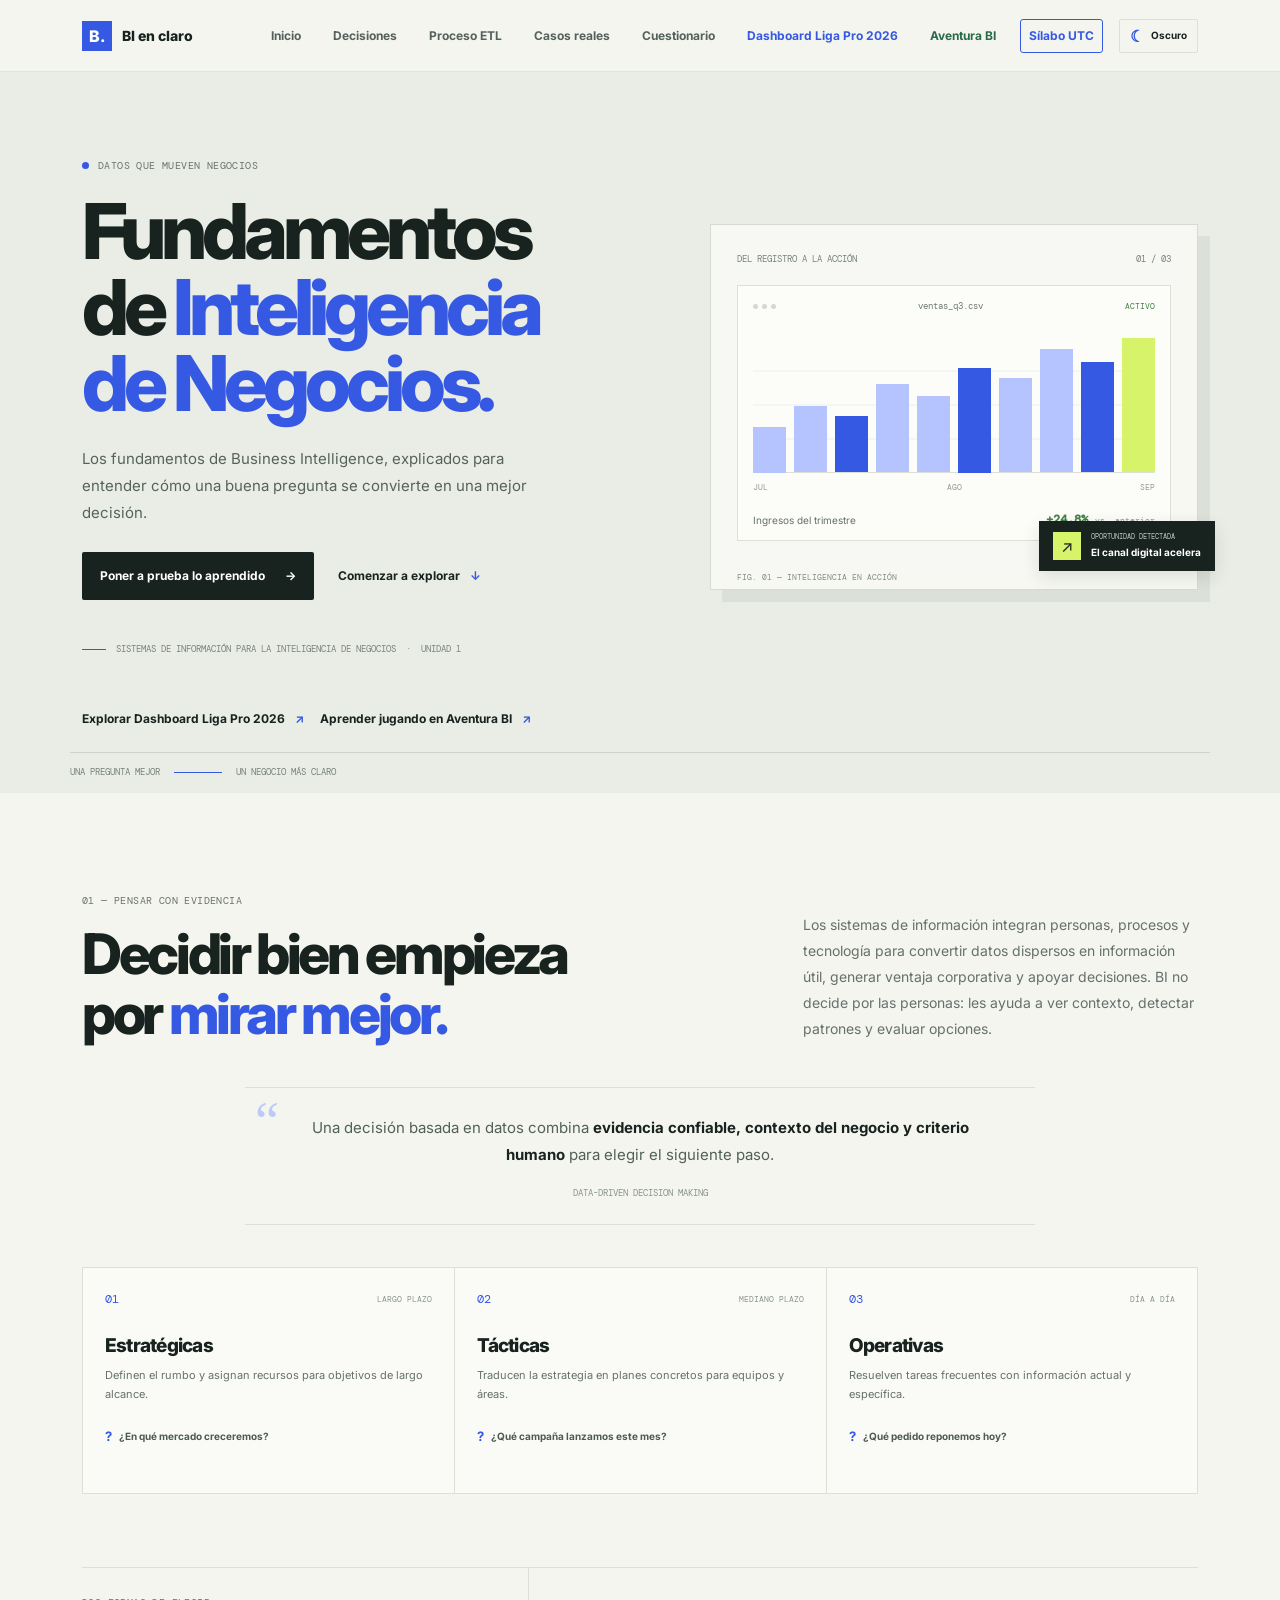
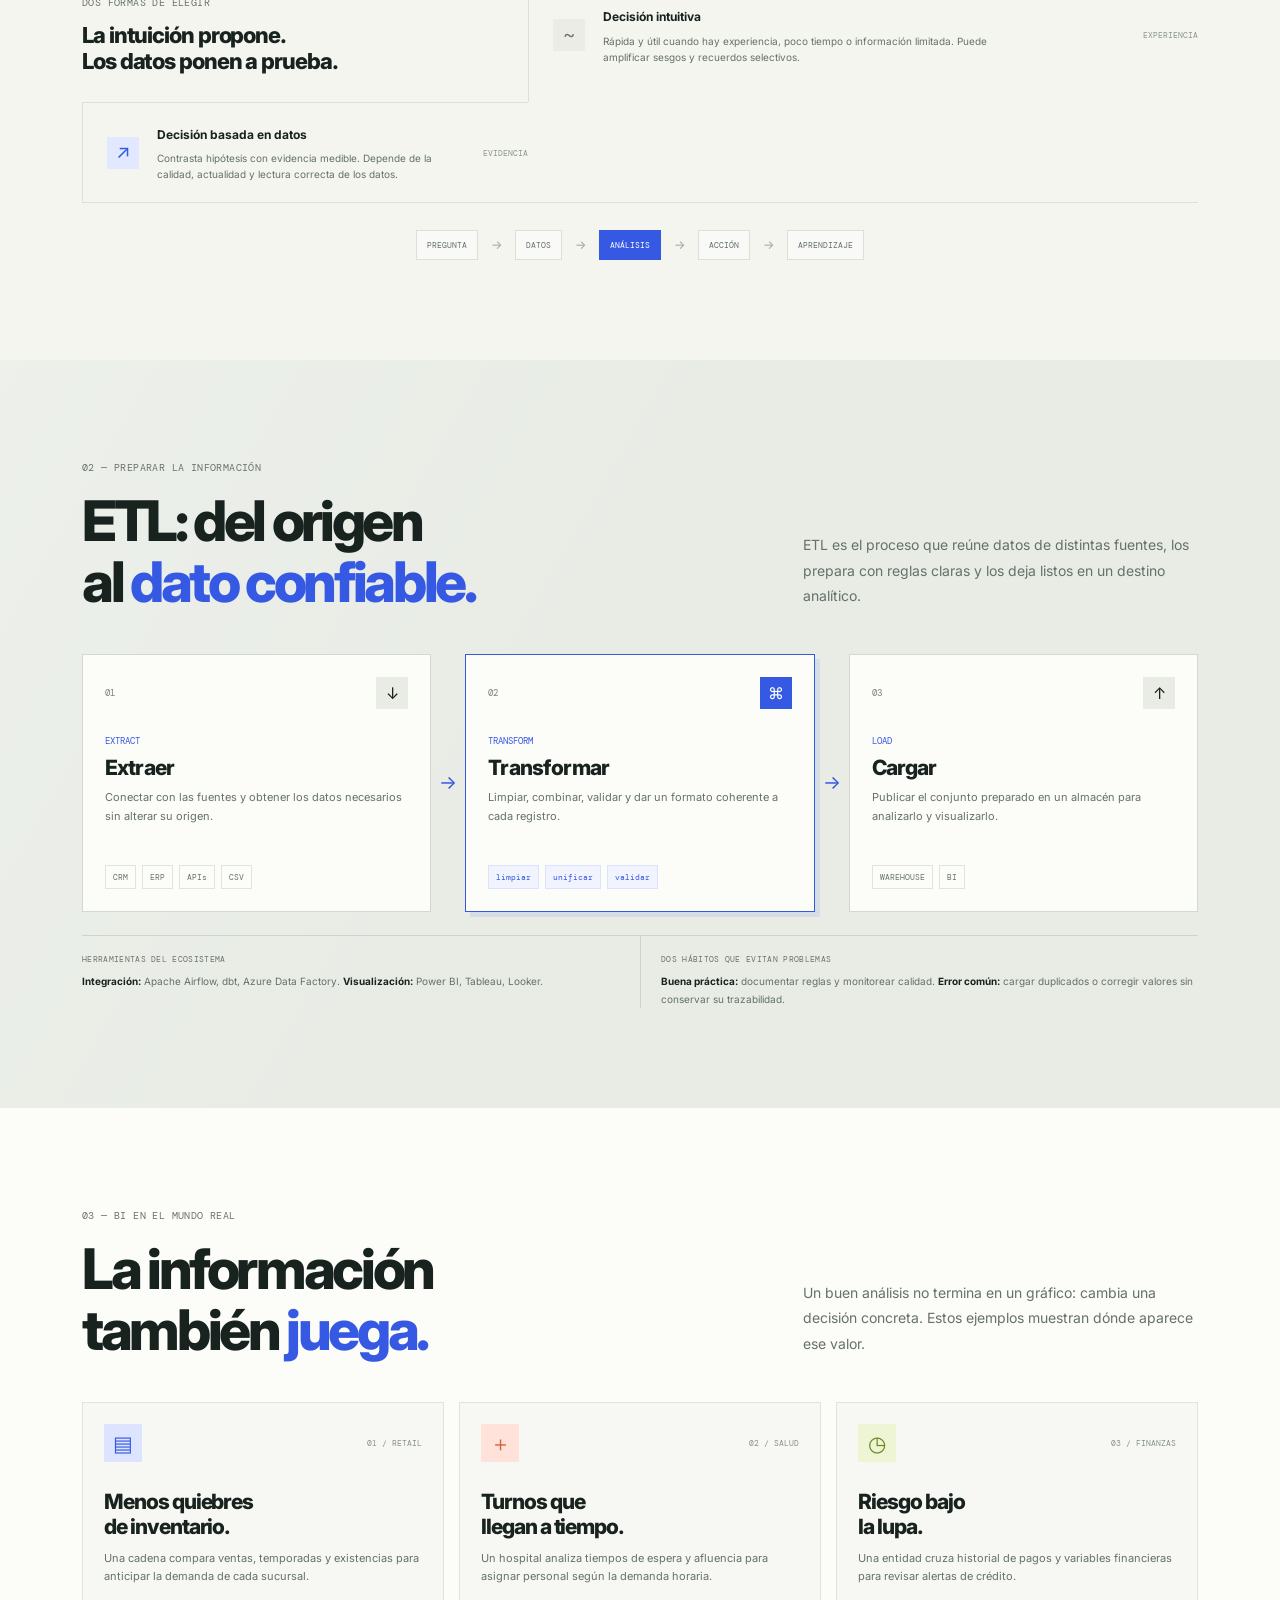
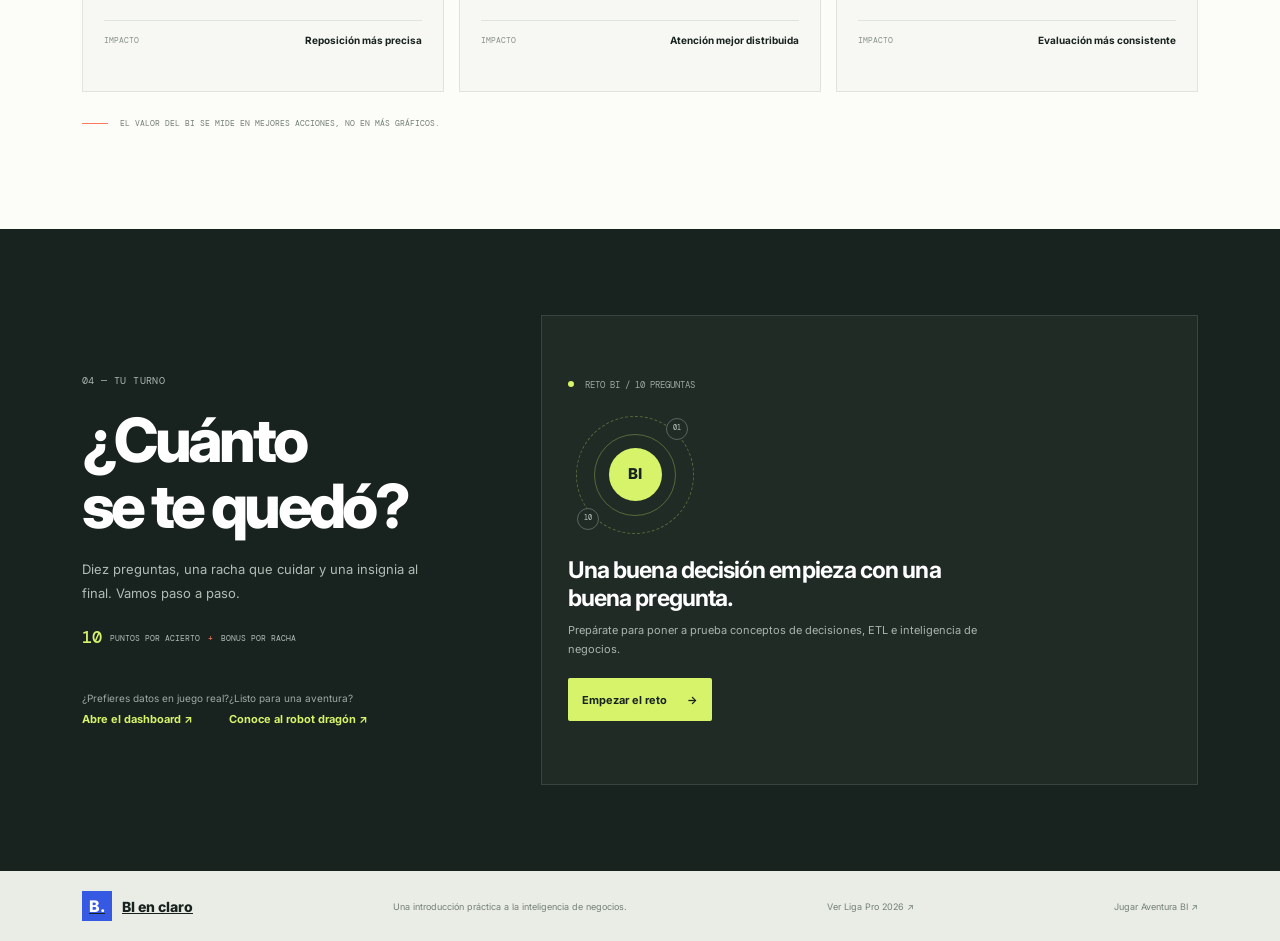
==== commit 936e2000: "final" ====
--- a/index.html
+++ b/index.html
@@ -1,189 +1,149 @@
 <!doctype html>
 <html lang="es">
 <head>
-  <meta charset="utf-8">
-  <meta name="viewport" content="width=device-width, initial-scale=1">
-  <meta name="theme-color" content="#0b2f5b">
-  <meta name="description" content="Presentación interactiva del sílabo de Sistemas de Información para la Inteligencia de Negocios de la Universidad Técnica de Cotopaxi.">
-  <title>Sílabo BI | Universidad Técnica de Cotopaxi</title>
-  <link rel="preconnect" href="https://fonts.googleapis.com">
-  <link rel="preconnect" href="https://fonts.gstatic.com" crossorigin>
-  <link href="https://fonts.googleapis.com/css2?family=DM+Mono:wght@400;500&family=Inter:wght@400;500;600;700;800&display=swap" rel="stylesheet">
-  <link href="https://cdn.jsdelivr.net/npm/bootstrap@5.3.3/dist/css/bootstrap.min.css" rel="stylesheet">
-  <link rel="stylesheet" href="css/styles.css">
+	<meta charset="utf-8">
+	<meta name="viewport" content="width=device-width, initial-scale=1">
+	<meta name="theme-color" content="#f4f5ef">
+	<meta name="description" content="Aprende los fundamentos de Business Intelligence: decisiones basadas en datos, procesos ETL y visualización interactiva.">
+	<title>BI en claro | Fundamentos de Business Intelligence</title>
+	<link rel="icon" href="img/favicon.svg" type="image/svg+xml">
+	<link rel="preconnect" href="https://fonts.googleapis.com">
+	<link rel="preconnect" href="https://fonts.gstatic.com" crossorigin>
+	<link href="https://fonts.googleapis.com/css2?family=DM+Mono:wght@400;500&family=Inter:wght@400;500;600;700;800&display=swap" rel="stylesheet">
+	<link href="https://cdn.jsdelivr.net/npm/bootstrap@5.3.3/dist/css/bootstrap.min.css" rel="stylesheet">
+	<link rel="stylesheet" href="css/styles.css">
 </head>
 <body>
-  <main class="presentation" id="presentation" aria-label="Presentación del sílabo de la asignatura">
-    <header class="deck-header">
-      <a class="utc-brand" href="#slide-1" aria-label="Universidad Técnica de Cotopaxi, ir a portada">
-        <span class="utc-seal" aria-hidden="true">
-          <svg viewBox="0 0 44 44" role="img">
-            <circle cx="22" cy="22" r="20" fill="none" stroke="currentColor" stroke-width="1.5"/>
-            <path d="M11 15h22M11 29h22M16 15v14m6-14v14m6-14v14" fill="none" stroke="currentColor" stroke-width="1.5"/>
-            <circle cx="22" cy="22" r="2.5" fill="currentColor"/>
-          </svg>
-        </span>
-        <span><strong>UTC</strong><small>UNIVERSIDAD TÉCNICA<br>DE COTOPAXI</small></span>
-      </a>
-      <div class="header-course"><span class="header-dot"></span> SÍLABO / PAO 2026—2027</div>
-      <a class="header-index" href="#slide-2" aria-label="Ir a datos generales">FICHA DE ASIGNATURA <span>↗</span></a>
-    </header>
+	<nav class="navbar navbar-expand-lg site-nav sticky-top" aria-label="Navegación principal">
+		<div class="container">
+			<a class="navbar-brand brand-mark" href="#inicio"><span class="brand-symbol" aria-hidden="true">B.</span> BI en claro</a>
+			<button class="navbar-toggler" type="button" data-bs-toggle="collapse" data-bs-target="#mainNavigation" aria-controls="mainNavigation" aria-expanded="false" aria-label="Abrir navegación"><span class="navbar-toggler-icon"></span></button>
+			<div class="collapse navbar-collapse" id="mainNavigation">
+				<ul class="navbar-nav ms-auto align-items-lg-center gap-lg-3">
+					<li class="nav-item"><a class="nav-link" href="index.html">Inicio</a></li>
+					<li class="nav-item"><a class="nav-link" href="#decisiones">Decisiones</a></li>
+					<li class="nav-item"><a class="nav-link" href="#etl">Proceso ETL</a></li>
+					<li class="nav-item"><a class="nav-link" href="#casos">Casos reales</a></li>
+					<li class="nav-item"><a class="nav-link" href="#quiz">Cuestionario</a></li>
+					<li class="nav-item"><a class="nav-link nav-dashboard" href="dashboard.html">Dashboard Liga Pro 2026</a></li>
+					<li class="nav-item"><a class="nav-link nav-game" href="juego.html">Aventura BI</a></li>
+					<li class="nav-item"><a class="nav-link nav-syllabus" href="silabo.html">Sílabo UTC</a></li>
+					<li class="nav-item"><button class="theme-toggle" type="button" data-theme-toggle aria-label="Cambiar a tema oscuro" title="Cambiar a tema oscuro"><span class="theme-toggle-icon" aria-hidden="true">☾</span><span data-theme-label>Oscuro</span></button></li>
+				</ul>
+			</div>
+		</div>
+	</nav>
 
-    <div class="slide-stage" id="slideStage" aria-live="polite">
-      <section class="slide slide-cover is-active" id="slide-1" data-title="Portada" aria-hidden="false">
-        <div class="cover-grid">
-          <div class="cover-copy">
-            <p class="eyebrow"><span class="eyebrow-line"></span> CARRERA DE SISTEMAS DE INFORMACIÓN</p>
-            <p class="cover-kicker">SÍLABO DE ASIGNATURA <span>·</span> OCTAVO CICLO</p>
-            <h1>Sistemas de<br>Información para la<br><em>Inteligencia de Negocios</em></h1>
-            <p class="cover-subtitle">De los datos a decisiones con impacto.</p>
-            <div class="cover-meta">
-              <div><span>DOCENTE</span><strong>Luis Rene Quisaguano Collaguazo</strong></div>
-              <div><span>PERÍODO ACADÉMICO</span><strong>Octavo · PAO 2026–2027</strong></div>
-            </div>
-          </div>
-          <div class="cover-visual" aria-label="Ilustración de datos conectados con una decisión">
-            <div class="visual-orbit orbit-outer"></div><div class="visual-orbit orbit-inner"></div>
-            <div class="visual-node node-source"><span>01</span><strong>DATOS</strong><small>fuentes</small></div>
-            <div class="visual-node node-process"><span>02</span><strong>ANÁLISIS</strong><small>criterio BI</small></div>
-            <div class="visual-node node-decision"><span>03</span><strong>DECISIÓN</strong><small>acción</small></div>
-            <svg class="visual-connectors" viewBox="0 0 430 390" aria-hidden="true">
-              <path d="M104 115 209 190M319 115 220 190M213 204 124 286M223 204 317 286" fill="none" stroke="currentColor" stroke-width="1.5" stroke-dasharray="5 6"/>
-              <circle cx="215" cy="195" r="9" fill="currentColor"/>
-              <circle cx="215" cy="195" r="19" fill="none" stroke="currentColor" opacity=".28"/>
-            </svg>
-            <div class="visual-caption"><span class="caption-bar"></span> INTELIGENCIA QUE GENERA VALOR</div>
-            <span class="visual-index">UTC / SI / 2026</span>
-          </div>
-        </div>
-        <div class="cover-bottom"><span>UNIVERSIDAD TÉCNICA DE COTOPAXI</span><span>CIENCIA · TÉCNICA · CULTURA</span></div>
-      </section>
+	<main>
+		<section class="hero-section" id="inicio">
+			<div class="container hero-grid">
+				<div class="hero-copy">
+					<p class="eyebrow"><span class="eyebrow-dot"></span> DATOS QUE MUEVEN NEGOCIOS</p>
+					<h1>Fundamentos<br>de <span>Inteligencia<br>de Negocios.</span></h1>
+					<p class="hero-lede">Los fundamentos de Business Intelligence, explicados para entender cómo una buena pregunta se convierte en una mejor decisión.</p>
+					<div class="hero-actions">
+						<a class="btn btn-ink" href="#quiz">Poner a prueba lo aprendido <span aria-hidden="true">→</span></a>
+						<a class="text-link" href="#decisiones">Comenzar a explorar <span aria-hidden="true">↓</span></a>
+					</div>
+					<div class="hero-meta"><span class="meta-rule"></span> SISTEMAS DE INFORMACIÓN PARA LA INTELIGENCIA DE NEGOCIOS <span>·</span> UNIDAD 1</div>
+				</div>
+				<div class="hero-visual" aria-label="Ilustración de un flujo de datos que se transforma en una decisión">
+					<div class="visual-topline"><span>DEL REGISTRO A LA ACCIÓN</span><span>01 / 03</span></div>
+					<div class="data-window">
+						<div class="window-head"><span class="window-dots"><i></i><i></i><i></i></span><span>ventas_q3.csv</span><span class="window-status">ACTIVO</span></div>
+						<div class="chart-bars" aria-hidden="true"><span style="--bar:34%"></span><span style="--bar:49%"></span><span style="--bar:42%"></span><span style="--bar:66%"></span><span style="--bar:57%"></span><span style="--bar:78%"></span><span style="--bar:70%"></span><span style="--bar:92%"></span><span style="--bar:82%"></span><span style="--bar:100%"></span></div>
+						<div class="chart-axis"><span>JUL</span><span>AGO</span><span>SEP</span></div>
+						<div class="chart-caption"><span>Ingresos del trimestre</span><strong>+24.8% <small>vs. anterior</small></strong></div>
+					</div>
+					<div class="insight-tag"><span class="insight-icon" aria-hidden="true">↗</span><span><small>OPORTUNIDAD DETECTADA</small><strong>El canal digital acelera</strong></span></div>
+					<span class="visual-index">FIG. 01 — INTELIGENCIA EN ACCIÓN</span>
+				</div>
+			</div>
+			<div class="container d-flex flex-wrap gap-3 pb-4">
+				<a class="text-link" href="dashboard.html">Explorar Dashboard Liga Pro 2026 <span aria-hidden="true">↗</span></a>
+				<a class="text-link" href="juego.html">Aprender jugando en Aventura BI <span aria-hidden="true">↗</span></a>
+			</div>
+			<div class="hero-bottom container"><span>UNA PREGUNTA MEJOR</span><span class="hero-bottom-line"></span><span>UN NEGOCIO MÁS CLARO</span></div>
+		</section>
 
-      <section class="slide" id="slide-2" data-title="Datos generales" aria-hidden="true">
-        <div class="slide-inner">
-          <div class="slide-heading"><p class="eyebrow">01 / FICHA ACADÉMICA</p><h2>Datos <em>generales</em></h2><p class="heading-intro">Una mirada rápida a la carga académica y la organización del curso.</p></div>
-          <div class="general-layout">
-            <article class="credit-card"><span class="card-overline">VALOR ACADÉMICO</span><strong>3.00</strong><span>CRÉDITOS</span><div class="credit-seal">UTC <i>·</i> SI</div></article>
-            <div class="hours-area"><div class="hours-total"><span>DEDICACIÓN TOTAL</span><strong>144 <small>horas</small></strong></div>
-              <div class="hours-bar" aria-label="Distribución de 144 horas: 48 de docencia, 48 de prácticas, 48 autónomas"><span></span><span></span><span></span></div>
-              <div class="hours-legend"><div><i class="legend-dot dot-blue"></i><span>Docencia</span><strong>48 h</strong></div><div><i class="legend-dot dot-sky"></i><span>Prácticas</span><strong>48 h</strong></div><div><i class="legend-dot dot-pale"></i><span>Autónomas</span><strong>48 h</strong></div></div>
-            </div>
-          </div>
-          <div class="info-ribbon"><span class="ribbon-icon">✉</span><div><small>DOCENTE</small><strong>Luis Rene Quisaguano Collaguazo</strong></div><div class="ribbon-divider"></div><div><small>CORREO INSTITUCIONAL</small><strong class="email-placeholder">No indicado en la información disponible</strong></div></div>
-        </div>
-      </section>
+		<section class="content-section decision-section" id="decisiones">
+			<div class="container">
+				<div class="section-heading section-heading-split">
+					<div><p class="eyebrow">01 — PENSAR CON EVIDENCIA</p><h2>Decidir bien empieza<br>por <em>mirar mejor.</em></h2></div>
+					<p class="section-intro">Los sistemas de información integran personas, procesos y tecnología para convertir datos dispersos en información útil, generar ventaja corporativa y apoyar decisiones. BI no decide por las personas: les ayuda a ver contexto, detectar patrones y evaluar opciones.</p>
+				</div>
+				<div class="decision-definition"><span class="definition-mark">“</span><p>Una decisión basada en datos combina <strong>evidencia confiable, contexto del negocio y criterio humano</strong> para elegir el siguiente paso.</p><span class="definition-caption">DATA-DRIVEN DECISION MAKING</span></div>
+				<div class="decision-levels">
+					<article class="level-card level-strategy"><div class="level-top"><span class="level-number">01</span><span class="level-horizon">LARGO PLAZO</span></div><h3>Estratégicas</h3><p>Definen el rumbo y asignan recursos para objetivos de largo alcance.</p><div class="level-example"><span>?</span> ¿En qué mercado creceremos?</div></article>
+					<article class="level-card level-tactics"><div class="level-top"><span class="level-number">02</span><span class="level-horizon">MEDIANO PLAZO</span></div><h3>Tácticas</h3><p>Traducen la estrategia en planes concretos para equipos y áreas.</p><div class="level-example"><span>?</span> ¿Qué campaña lanzamos este mes?</div></article>
+					<article class="level-card level-operations"><div class="level-top"><span class="level-number">03</span><span class="level-horizon">DÍA A DÍA</span></div><h3>Operativas</h3><p>Resuelven tareas frecuentes con información actual y específica.</p><div class="level-example"><span>?</span> ¿Qué pedido reponemos hoy?</div></article>
+				</div>
+				<div class="comparison-block">
+					<div class="comparison-title"><p class="eyebrow">DOS FORMAS DE ELEGIR</p><h3>La intuición propone.<br>Los datos ponen a prueba.</h3></div>
+					<div class="comparison-row intuition-row"><span class="comparison-symbol" aria-hidden="true">~</span><div><strong>Decisión intuitiva</strong><p>Rápida y útil cuando hay experiencia, poco tiempo o información limitada. Puede amplificar sesgos y recuerdos selectivos.</p></div><span class="comparison-label">EXPERIENCIA</span></div>
+					<div class="comparison-row data-row"><span class="comparison-symbol" aria-hidden="true">↗</span><div><strong>Decisión basada en datos</strong><p>Contrasta hipótesis con evidencia medible. Depende de la calidad, actualidad y lectura correcta de los datos.</p></div><span class="comparison-label">EVIDENCIA</span></div>
+				</div>
+				<div class="decision-flow" aria-label="Flujo de una decisión informada: pregunta, datos, análisis, acción y aprendizaje">
+					<span class="flow-node">PREGUNTA</span><span class="flow-arrow" aria-hidden="true">→</span><span class="flow-node">DATOS</span><span class="flow-arrow" aria-hidden="true">→</span><span class="flow-node flow-node-active">ANÁLISIS</span><span class="flow-arrow" aria-hidden="true">→</span><span class="flow-node">ACCIÓN</span><span class="flow-arrow" aria-hidden="true">→</span><span class="flow-node">APRENDIZAJE</span>
+				</div>
+			</div>
+		</section>
 
-      <section class="slide" id="slide-3" data-title="Descripción" aria-hidden="true">
-        <div class="slide-inner description-layout">
-          <div class="slide-heading"><p class="eyebrow">02 / SENTIDO DE LA ASIGNATURA</p><h2>Convertir información<br>en <em>mejores decisiones.</em></h2></div>
-          <div class="description-copy"><p>En las organizaciones, los datos provienen de múltiples procesos y sistemas. La Inteligencia de Negocios permite <strong>reunirlos, almacenarlos, analizarlos y visualizarlos</strong> para comprender qué ocurre y actuar con fundamento.</p><p>La asignatura conecta los sistemas de información con herramientas analíticas para convertir datos en conocimiento útil y apoyar la toma de decisiones empresariales.</p>
-            <div class="process-rail"><span>REUNIR</span><i>→</i><span>ALMACENAR</span><i>→</i><span>ANALIZAR</span><i>→</i><span>VISUALIZAR</span></div>
-          </div>
-          <div class="description-visual" aria-hidden="true"><div class="mini-chart"><div class="chart-label">INFORMACIÓN → INSIGHT</div><div class="chart-bars"><i></i><i></i><i></i><i></i><i></i><i></i><i></i></div><div class="chart-axis"><span>FUENTES</span><span>VALOR</span></div></div><div class="insight-card"><span>HALLAZGO</span><strong>Ver mejor.<br>Decidir mejor.</strong><i>↗</i></div></div>
-        </div>
-      </section>
+		<section class="content-section etl-section" id="etl">
+			<div class="container">
+				<div class="section-heading section-heading-split">
+					<div><p class="eyebrow">02 — PREPARAR LA INFORMACIÓN</p><h2>ETL: del origen<br>al <em>dato confiable.</em></h2></div>
+					<p class="section-intro">ETL es el proceso que reúne datos de distintas fuentes, los prepara con reglas claras y los deja listos en un destino analítico.</p>
+				</div>
+				<div class="etl-flow" aria-label="Proceso ETL: extracción, transformación y carga">
+					<article class="etl-step"><div class="etl-step-head"><span class="etl-step-index">01</span><span class="etl-step-icon" aria-hidden="true">↓</span></div><p class="etl-verb">EXTRACT</p><h3>Extraer</h3><p>Conectar con las fuentes y obtener los datos necesarios sin alterar su origen.</p><div class="etl-source-list"><span>CRM</span><span>ERP</span><span>APIs</span><span>CSV</span></div></article>
+					<span class="etl-connector" aria-hidden="true">→</span>
+					<article class="etl-step etl-step-featured"><div class="etl-step-head"><span class="etl-step-index">02</span><span class="etl-step-icon" aria-hidden="true">⌘</span></div><p class="etl-verb">TRANSFORM</p><h3>Transformar</h3><p>Limpiar, combinar, validar y dar un formato coherente a cada registro.</p><div class="etl-transform-tags"><span>limpiar</span><span>unificar</span><span>validar</span></div></article>
+					<span class="etl-connector" aria-hidden="true">→</span>
+					<article class="etl-step"><div class="etl-step-head"><span class="etl-step-index">03</span><span class="etl-step-icon" aria-hidden="true">↑</span></div><p class="etl-verb">LOAD</p><h3>Cargar</h3><p>Publicar el conjunto preparado en un almacén para analizarlo y visualizarlo.</p><div class="etl-source-list"><span>WAREHOUSE</span><span>BI</span></div></article>
+				</div>
+				<div class="etl-notes">
+					<div class="etl-note"><p class="eyebrow">HERRAMIENTAS DEL ECOSISTEMA</p><p><strong>Integración:</strong> Apache Airflow, dbt, Azure Data Factory. <strong>Visualización:</strong> Power BI, Tableau, Looker.</p></div>
+					<div class="etl-note etl-note-warning"><p class="eyebrow">DOS HÁBITOS QUE EVITAN PROBLEMAS</p><p><strong>Buena práctica:</strong> documentar reglas y monitorear calidad. <strong>Error común:</strong> cargar duplicados o corregir valores sin conservar su trazabilidad.</p></div>
+				</div>
+			</div>
+		</section>
 
-      <section class="slide" id="slide-4" data-title="Perfil de egreso" aria-hidden="true">
-        <div class="slide-inner">
-          <div class="slide-heading"><p class="eyebrow">03 / CONEXIÓN PROFESIONAL</p><h2>Un perfil que sabe<br><em>integrar información.</em></h2><p class="heading-intro">De datos aislados a procesos analíticos preparados para generar conocimiento.</p></div>
-          <div class="profile-flow">
-            <article class="profile-step"><span class="step-number">01</span><div class="profile-icon">↙</div><h3>Extraer</h3><p>Obtener datos relevantes desde diversas fuentes y sistemas.</p><span class="step-tag">ORÍGENES</span></article>
-            <span class="profile-arrow">→</span>
-            <article class="profile-step profile-step-highlight"><span class="step-number">02</span><div class="profile-icon">⤧</div><h3>Combinar</h3><p>Relacionar información para construir una visión integrada.</p><span class="step-tag">INTEGRACIÓN</span></article>
-            <span class="profile-arrow">→</span>
-            <article class="profile-step"><span class="step-number">03</span><div class="profile-icon">✓</div><h3>Depurar</h3><p>Validar y mejorar la calidad antes del análisis.</p><span class="step-tag">CONFIANZA</span></article>
-            <span class="profile-arrow">→</span>
-            <article class="profile-step profile-result"><span class="step-number">04</span><div class="profile-icon">↗</div><h3>Generar valor</h3><p>Habilitar procesos de información para apoyar decisiones.</p><span class="step-tag">IMPACTO</span></article>
-          </div>
-          <div class="profile-note"><span>APORTE AL PERFIL DE EGRESO</span><strong>Diseñar procesos de extracción, combinación y depuración de información para una gestión informada.</strong></div>
-        </div>
-      </section>
+		<section class="content-section cases-section" id="casos">
+			<div class="container">
+				<div class="section-heading section-heading-split">
+					<div><p class="eyebrow">03 — BI EN EL MUNDO REAL</p><h2>La información<br>también <em>juega.</em></h2></div>
+					<p class="section-intro">Un buen análisis no termina en un gráfico: cambia una decisión concreta. Estos ejemplos muestran dónde aparece ese valor.</p>
+				</div>
+				<div class="case-grid">
+					<article class="case-card"><div class="case-card-top"><span class="case-icon" aria-hidden="true">▤</span><span class="case-sector">01 / RETAIL</span></div><h3>Menos quiebres<br>de inventario.</h3><p>Una cadena compara ventas, temporadas y existencias para anticipar la demanda de cada sucursal.</p><div class="case-outcome"><span>IMPACTO</span><strong>Reposición más precisa</strong></div></article>
+					<article class="case-card"><div class="case-card-top"><span class="case-icon case-icon-coral" aria-hidden="true">＋</span><span class="case-sector">02 / SALUD</span></div><h3>Turnos que<br>llegan a tiempo.</h3><p>Un hospital analiza tiempos de espera y afluencia para asignar personal según la demanda horaria.</p><div class="case-outcome"><span>IMPACTO</span><strong>Atención mejor distribuida</strong></div></article>
+					<article class="case-card"><div class="case-card-top"><span class="case-icon case-icon-lime" aria-hidden="true">◷</span><span class="case-sector">03 / FINANZAS</span></div><h3>Riesgo bajo<br>la lupa.</h3><p>Una entidad cruza historial de pagos y variables financieras para revisar alertas de crédito.</p><div class="case-outcome"><span>IMPACTO</span><strong>Evaluación más consistente</strong></div></article>
+				</div>
+				<div class="case-footnote"><span class="footnote-line"></span> EL VALOR DEL BI SE MIDE EN MEJORES ACCIONES, NO EN MÁS GRÁFICOS.</div>
+			</div>
+		</section>
 
-      <section class="slide" id="slide-5" data-title="Objetivo general" aria-hidden="true">
-        <div class="objective-layout">
-          <div class="objective-main"><p class="eyebrow">04 / PROPÓSITO FORMATIVO</p><span class="objective-mark">OBJETIVO<br>GENERAL</span><h2>Analizar los conceptos de <em>Inteligencia de Negocios</em> para implementar herramientas en una organización.</h2><div class="objective-rule"><span></span> COMPRENDER <i>→</i> APLICAR <i>→</i> TRANSFORMAR</div></div>
-          <div class="objective-side"><div class="objective-ring"><span>BI</span><i>01</i><i>02</i><i>03</i><i>04</i></div><p>Una base conceptual y práctica para usar información con intención.</p></div>
-        </div>
-      </section>
+		<section class="quiz-section" id="quiz">
+			<div class="container quiz-layout">
+				<div class="quiz-intro"><p class="eyebrow">04 — TU TURNO</p><h2>¿Cuánto<br>se te quedó?</h2><p>Diez preguntas, una racha que cuidar y una insignia al final. Vamos paso a paso.</p><div class="quiz-score-key"><span>10</span> PUNTOS POR ACIERTO <span class="key-plus">+</span> BONUS POR RACHA</div><a class="quiz-dashboard-link" href="dashboard.html">¿Prefieres datos en juego real? <strong>Abre el dashboard ↗</strong></a><a class="quiz-dashboard-link" href="juego.html">¿Listo para una aventura? <strong>Conoce al robot dragón ↗</strong></a></div>
+				<div class="quiz-panel" id="quizPanel" aria-live="polite">
+					<div class="quiz-start" id="quizStart"><div class="quiz-card-label"><span class="quiz-live-dot"></span> RETO BI / 10 PREGUNTAS</div><div class="quiz-start-art" aria-hidden="true"><span class="art-ring ring-one"></span><span class="art-ring ring-two"></span><span class="art-core">BI</span><span class="art-orbit orbit-one">01</span><span class="art-orbit orbit-two">10</span></div><h3>Una buena decisión empieza con una buena pregunta.</h3><p>Prepárate para poner a prueba conceptos de decisiones, ETL e inteligencia de negocios.</p><button class="btn btn-quiz" id="startQuiz" type="button">Empezar el reto <span aria-hidden="true">→</span></button></div>
+					<div class="quiz-play" id="quizPlay" hidden>
+						<div class="quiz-play-top"><span class="quiz-card-label">RETO BI / <span id="questionNumber">01</span> DE 10</span><span class="quiz-live-score"><span id="scoreValue">0</span> PTS <i>·</i> RACHA <span id="streakValue">0</span></span></div>
+						<div class="progress quiz-progress" role="progressbar" aria-label="Progreso del cuestionario" aria-valuemin="0" aria-valuemax="10" aria-valuenow="0"><div class="progress-bar" id="progressBar"></div></div>
+						<p class="question-category" id="questionCategory">DECISIONES</p><h3 class="question-text" id="questionText"></h3><div class="answer-list" id="answerList"></div><div class="quiz-feedback" id="quizFeedback" role="status" hidden></div><button class="btn btn-quiz quiz-next" id="nextQuestion" type="button" hidden>Siguiente pregunta <span aria-hidden="true">→</span></button>
+					</div>
+					<div class="quiz-result" id="quizResult" hidden>
+						<div class="quiz-card-label">RETO COMPLETADO / RESULTADO FINAL</div><div class="result-medal" id="resultMedal" aria-hidden="true">★</div><p class="question-category">TU RESULTADO</p><h3 id="resultTitle">¡Buen trabajo!</h3><p class="result-message" id="resultMessage"></p><div class="result-score"><strong id="finalScore">0</strong><span>PUNTOS<br>DE 145</span></div><div class="result-stats"><div><strong id="correctAnswers">0 / 10</strong><span>ACERTADAS</span></div><div><strong id="bestStreak">0</strong><span>MEJOR RACHA</span></div></div><button class="btn btn-quiz" id="restartQuiz" type="button">Intentarlo de nuevo <span aria-hidden="true">↻</span></button></div>
+				</div>
+			</div>
+		</section>
+	</main>
 
-      <section class="slide" id="slide-6" data-title="Unidad 1" aria-hidden="true">
-        <div class="slide-inner unit-layout">
-          <div class="unit-index">UNIDAD<br><strong>01</strong></div>
-          <div class="unit-copy"><p class="eyebrow">FUNDAMENTOS Y GESTIÓN DE BI</p><h2>Entender el ecosistema<br>de <em>Inteligencia de Negocios.</em></h2><p class="unit-intro">Explorar los conceptos, componentes y herramientas que convierten datos en una ventaja organizacional.</p>
-            <div class="topic-grid"><div class="topic-item"><span>01</span><strong>Conceptos básicos de BI</strong></div><div class="topic-item"><span>02</span><strong>Componentes de BI</strong></div><div class="topic-item"><span>03</span><strong>Sistemas de información y ventaja corporativa</strong></div><div class="topic-item"><span>04</span><strong>Herramientas principales</strong></div></div>
-            <div class="method-card"><span class="method-symbol">◎</span><div><small>METODOLOGÍA DE APRENDIZAJE</small><strong>Aprendizaje Cooperativo</strong></div><span class="method-arrow">↗</span></div>
-          </div>
-          <div class="unit-decoration" aria-hidden="true"><span class="unit-ring"></span><span class="unit-core">BI</span><i>DATA</i><i>INSIGHT</i><i>VALUE</i></div>
-        </div>
-      </section>
-
-      <section class="slide" id="slide-7" data-title="Unidad 2" aria-hidden="true">
-        <div class="slide-inner unit-layout">
-          <div class="unit-index">UNIDAD<br><strong>02</strong></div>
-          <div class="unit-copy"><p class="eyebrow">SISTEMAS DE SOPORTE Y DATA WAREHOUSE</p><h2>Preparar datos para<br>una <em>visión compartida.</em></h2><p class="unit-intro">Comprender cómo se organiza la información y cómo se evalúan patrones para respaldar el conocimiento.</p>
-            <div class="topic-grid"><div class="topic-item"><span>01</span><strong>Variables de medición</strong></div><div class="topic-item"><span>02</span><strong>Data Warehouse</strong></div><div class="topic-item"><span>03</span><strong>Sistemas de Gestión del conocimiento</strong></div><div class="topic-item"><span>04</span><strong>Patrones de evaluación</strong></div></div>
-            <div class="method-card"><span class="method-symbol">⌕</span><div><small>METODOLOGÍA DE APRENDIZAJE</small><strong>Aprendizaje Basado en Problemas</strong></div><span class="method-arrow">↗</span></div>
-          </div>
-          <div class="warehouse-visual" aria-label="Datos organizados en un almacén analítico"><div class="warehouse-label">DATA<br>WAREHOUSE</div><div class="warehouse-layer layer-one">DATOS</div><div class="warehouse-layer layer-two">MODELO</div><div class="warehouse-layer layer-three">CONOCIMIENTO</div><span class="warehouse-line"></span></div>
-        </div>
-      </section>
-
-      <section class="slide" id="slide-8" data-title="Unidad 3" aria-hidden="true">
-        <div class="slide-inner unit-layout">
-          <div class="unit-index">UNIDAD<br><strong>03</strong></div>
-          <div class="unit-copy"><p class="eyebrow">SOPORTE PARA TOMA DE DECISIONES</p><h2>Explorar, medir<br>y <em>comunicar.</em></h2><p class="unit-intro">Diseñar recorridos analíticos que acerquen los datos a las preguntas estratégicas del negocio.</p>
-            <div class="topic-grid"><div class="topic-item"><span>01</span><strong>Vistas multidimensionales</strong></div><div class="topic-item"><span>02</span><strong>Procesos ETL</strong></div><div class="topic-item"><span>03</span><strong>Reporteadores</strong></div><div class="topic-item"><span>04</span><strong>Dashboards y KPIs</strong></div></div>
-            <div class="method-card"><span class="method-symbol">▧</span><div><small>METODOLOGÍA DE APRENDIZAJE</small><strong>Aprendizaje Basado en Proyectos</strong></div><span class="method-arrow">↗</span></div>
-          </div>
-          <div class="dashboard-visual" aria-label="Vista esquemática de un dashboard y sus KPIs"><div class="dash-window"><div class="dash-window-top"><i></i><i></i><i></i><span>BI / OVERVIEW</span></div><div class="dash-kpis"><b><small>KPI 01</small><strong>+18%</strong></b><b><small>KPI 02</small><strong>92.4</strong></b></div><div class="dash-graph"><i></i><i></i><i></i><i></i><i></i><i></i><i></i><svg viewBox="0 0 220 85" preserveAspectRatio="none"><path d="M0 67 36 56 70 61 101 32 135 45 171 18 220 8" fill="none" stroke="currentColor" stroke-width="3"/></svg></div><div class="dash-foot"><span>DATOS</span><i>→</i><span>DECISIÓN</span></div></div><span class="dash-orbit"></span></div>
-        </div>
-      </section>
-
-      <section class="slide" id="slide-9" data-title="Habilidades blandas" aria-hidden="true">
-        <div class="slide-inner">
-          <div class="slide-heading"><p class="eyebrow">05 / APRENDER PARA COLABORAR</p><h2>Habilidades que amplían<br>el <em>impacto profesional.</em></h2><p class="heading-intro">El dominio técnico crece cuando se combina con criterio, colaboración y responsabilidad.</p></div>
-          <div class="skills-grid">
-            <article class="skill-card"><span class="skill-icon">⌘</span><span class="skill-number">01</span><h3>Competencia<br>digital</h3><p>Usar tecnologías para explorar y comunicar información.</p></article>
-            <article class="skill-card"><span class="skill-icon">✳</span><span class="skill-number">02</span><h3>Creatividad</h3><p>Proponer nuevas formas de representar y resolver retos.</p></article>
-            <article class="skill-card"><span class="skill-icon">◇</span><span class="skill-number">03</span><h3>Ética</h3><p>Tratar datos con responsabilidad y transparencia.</p></article>
-            <article class="skill-card"><span class="skill-icon">↗</span><span class="skill-number">04</span><h3>Liderazgo</h3><p>Coordinar equipos y orientar el trabajo hacia objetivos.</p></article>
-            <article class="skill-card"><span class="skill-icon">⌕</span><span class="skill-number">05</span><h3>Pensamiento<br>crítico</h3><p>Cuestionar supuestos e interpretar evidencia con rigor.</p></article>
-            <article class="skill-card"><span class="skill-icon">⊕</span><span class="skill-number">06</span><h3>Resolución<br>de problemas</h3><p>Convertir preguntas complejas en acciones viables.</p></article>
-          </div>
-        </div>
-      </section>
-
-      <section class="slide" id="slide-10" data-title="Proyecto PlasTrack" aria-hidden="true">
-        <div class="plastrack-layout">
-          <div class="plastrack-copy"><p class="eyebrow">06 / APRENDIZAJE CON PROPÓSITO</p><span class="project-label">PROYECTO INTEGRADOR</span><h2>Plas<span>Track</span></h2><p class="project-lede">Monitoreo inteligente de microplásticos mediante datos satelitales y dashboards.</p><p class="project-description">La asignatura aporta métodos para reunir y preparar información, analizar patrones y comunicar hallazgos visuales que faciliten el seguimiento y la toma de decisiones sobre este desafío ambiental.</p><div class="project-tags"><span>DATOS SATELITALES</span><span>ANÁLISIS</span><span>DASHBOARDS</span></div><div class="project-impact"><span>DEL DATO AMBIENTAL</span><i>→</i><strong>A LA ACCIÓN INFORMADA</strong></div></div>
-          <div class="plastrack-art" aria-label="Visualización de datos satelitales sobre el océano"><div class="satellite-orbit"></div><div class="earth"><div class="earth-grid"></div><div class="earth-land land-a"></div><div class="earth-land land-b"></div><span class="ocean-point point-a"></span><span class="ocean-point point-b"></span><span class="ocean-point point-c"></span><span class="ocean-point point-d"></span><div class="earth-label">OBSERVACIÓN<br>DESDE EL ESPACIO</div></div><div class="satellite"><svg viewBox="0 0 90 62" aria-hidden="true"><path d="m39 20 11 5-8 18-11-5z" fill="#fff" stroke="#1d5ba2" stroke-width="2"/><path d="m31 22-20-9-5 13 20 7zm22 13 20 9 6-13-20-8z" fill="#88c7f0" stroke="#1d5ba2" stroke-width="2"/><path d="m45 27 17-20m-6 23 24 6m-45-6L19 7" fill="none" stroke="#fff" stroke-width="2"/><circle cx="47" cy="29" r="3" fill="#f0cc6b"/></svg></div><div class="satellite-caption"><span class="caption-pulse"></span> SEÑAL SATELITAL / DATOS EN CAPAS</div></div>
-        </div>
-      </section>
-
-      <section class="slide" id="slide-11" data-title="Evaluación y bibliografía" aria-hidden="true">
-        <div class="slide-inner final-layout">
-          <div class="final-heading"><p class="eyebrow">07 / CIERRE Y RECURSOS</p><h2>Medir el avance.<br><em>Seguir aprendiendo.</em></h2><p class="heading-intro">Hitos de evaluación y recursos para llevar BI a la práctica.</p></div>
-          <div class="final-content">
-            <div class="evaluation-block"><div class="block-heading"><span>01</span><h3>Fechas de evaluación</h3></div><div class="evaluation-list"><div><span>EVAL 1</span><strong>22 <small>NOV</small></strong><i>2026</i></div><div><span>EVAL 2</span><strong>10 <small>ENE</small></strong><i>2027</i></div><div><span>EVAL 3</span><strong>14 <small>FEB</small></strong><i>2027</i></div></div></div>
-            <div class="resources-block"><div class="block-heading"><span>02</span><h3>Bibliografía y herramientas</h3></div><div class="resource-cards"><article><span class="resource-icon">▤</span><div><small>BIBLIOGRAFÍA</small><strong>Power BI<br>Toma de decisiones</strong></div></article><article><span class="resource-icon">⌘</span><div><small>HERRAMIENTAS RECOMENDADAS</small><strong>Power BI <i>·</i> Data Warehouse<br>ETL <i>·</i> Dashboards y KPIs</strong></div></article></div></div>
-          </div>
-          <div class="closing-bar"><span class="closing-brand">UTC <i>·</i> SISTEMAS DE INFORMACIÓN</span><strong>LOS DATOS SON EL COMIENZO. <em>EL IMPACTO, EL OBJETIVO.</em></strong><span>PAO 2026—2027</span></div>
-        </div>
-      </section>
-    </div>
-
-    <footer class="deck-controls" aria-label="Controles de presentación">
-      <button class="nav-button" id="previousSlide" type="button" aria-label="Diapositiva anterior" disabled><span aria-hidden="true">←</span><span class="button-label">Anterior</span></button>
-      <div class="deck-progress">
-        <div class="progress-copy"><span id="slideTitle">PORTADA</span><span id="slideCount">01 <i>/</i> 11</span></div>
-        <div class="progress-track" role="progressbar" id="deckProgress" aria-label="Progreso de la presentación" aria-valuemin="1" aria-valuemax="11" aria-valuenow="1"><span id="progressFill"></span></div>
-        <div class="slide-dots" id="slideDots" aria-label="Ir a una diapositiva"></div>
-      </div>
-      <button class="nav-button nav-next" id="nextSlide" type="button" aria-label="Diapositiva siguiente"><span class="button-label">Siguiente</span><span aria-hidden="true">→</span></button>
-      <span class="keyboard-hint"><kbd>←</kbd><kbd>→</kbd> PARA NAVEGAR</span>
-    </footer>
-  </main>
-  <script src="https://cdn.jsdelivr.net/npm/bootstrap@5.3.3/dist/js/bootstrap.bundle.min.js"></script>
-  <script src="js/script.js" defer></script>
+	<footer class="site-footer"><div class="container footer-content"><a class="brand-mark" href="index.html"><span class="brand-symbol" aria-hidden="true">B.</span> BI en claro</a><span>Una introducción práctica a la inteligencia de negocios.</span><a href="dashboard.html">Ver Liga Pro 2026 ↗</a><a href="juego.html">Jugar Aventura BI ↗</a></div></footer>
+	<script src="https://cdn.jsdelivr.net/npm/bootstrap@5.3.3/dist/js/bootstrap.bundle.min.js"></script>
+	<script src="js/quiz.js" defer></script>
+	<script src="js/theme.js" defer></script>
 </body>
 </html>
--- a/css/styles.css
+++ b/css/styles.css
@@ -1,440 +1,310 @@
 :root {
-  --navy: #0b2f5b;
-  --navy-deep: #082649;
-  --blue: #1766aa;
-  --blue-bright: #2e8acb;
-  --sky: #8ac9ed;
-  --mist: #e9f3f8;
-  --paper: #f7fafc;
-  --white: #fff;
-  --ink: #17314e;
-  --muted: #667d92;
-  --line: #dbe6ee;
-  --font: "Inter", sans-serif;
-  --mono: "DM Mono", monospace;
+  --paper: #f4f5ef;
+  --paper-bright: #fcfcf8;
+  --ink: #18221f;
+  --muted: #65716c;
+  --line: #dce1d8;
+  --blue: #3659e3;
+  --blue-dark: #243fb4;
+  --lime: #d6f36a;
+  --coral: #ff795d;
+  --font-body: "Inter", sans-serif;
+  --font-mono: "DM Mono", monospace;
 }
 
 * { box-sizing: border-box; }
-html, body { width: 100%; height: 100%; overflow: hidden; }
-body { margin: 0; color: var(--ink); background: var(--paper); font-family: var(--font); -webkit-font-smoothing: antialiased; }
-button, a { font: inherit; }
-.presentation { position: relative; width: 100%; height: 100vh; height: 100svh; min-height: 480px; overflow: hidden; background: var(--paper); }
-.deck-header { position: absolute; z-index: 10; top: 0; left: 0; display: flex; width: 100%; height: 76px; align-items: center; justify-content: space-between; padding: 0 clamp(22px, 5vw, 76px); border-bottom: 1px solid rgba(14, 56, 96, .1); background: rgba(255,255,255,.84); backdrop-filter: blur(16px); }
-.utc-brand { display: inline-flex; align-items: center; gap: 10px; color: var(--navy); text-decoration: none; }
-.utc-brand:hover { color: var(--blue); }
-.utc-seal { display: grid; width: 40px; height: 40px; place-items: center; border: 1px solid rgba(23,102,170,.26); border-radius: 50%; color: var(--blue); }
-.utc-seal svg { width: 34px; height: 34px; }
-.utc-brand strong, .utc-brand small { display: block; }
-.utc-brand strong { font-size: 15px; font-weight: 800; letter-spacing: .08em; }
-.utc-brand small { margin-top: 2px; font-size: 7px; font-weight: 700; letter-spacing: .09em; line-height: 1.4; }
-.header-course, .header-index { color: #70859a; font-family: var(--mono); font-size: 9px; letter-spacing: .06em; }
-.header-course { display: flex; align-items: center; gap: 9px; }
-.header-dot { width: 6px; height: 6px; border-radius: 50%; background: var(--blue-bright); box-shadow: 0 0 0 4px rgba(46,138,203,.12); }
-.header-index { color: var(--blue); text-decoration: none; }
-.header-index span { margin-left: 5px; }
-.slide-stage { position: absolute; inset: 76px 0 78px; overflow: hidden; }
-.slide { position: absolute; inset: 0; display: flex; overflow: hidden; align-items: center; justify-content: center; padding: clamp(24px, 4.2vh, 44px) clamp(28px, 8vw, 124px); background: var(--paper); opacity: 0; pointer-events: none; transform: translateX(34px) scale(.99); transition: opacity .42s ease, transform .48s cubic-bezier(.2,.7,.2,1); }
-.slide.is-active { z-index: 1; opacity: 1; pointer-events: auto; transform: translateX(0) scale(1); }
-.slide.is-leaving-back { transform: translateX(-34px) scale(.99); }
-.slide-inner { width: min(1120px, 100%); max-height: 100%; }
-.eyebrow { display: flex; align-items: center; gap: 10px; margin: 0 0 15px; color: var(--blue); font-family: var(--mono); font-size: 9px; letter-spacing: .09em; }
-.eyebrow-line { width: 22px; height: 1px; background: var(--blue-bright); }
-.slide-heading { margin-bottom: clamp(21px, 4vh, 38px); }
-.slide-heading h2, .final-heading h2 { margin: 0; color: var(--navy); font-size: clamp(32px, 4vw, 52px); font-weight: 800; letter-spacing: -.06em; line-height: 1.06; }
-.slide-heading h2 em, .final-heading h2 em { color: var(--blue); font-style: normal; }
-.heading-intro { max-width: 560px; margin: 12px 0 0; color: var(--muted); font-size: clamp(12px, 1.2vw, 14px); line-height: 1.7; }
+html { scroll-behavior: smooth; scroll-padding-top: 76px; }
+body { margin: 0; background: var(--paper); color: var(--ink); font-family: var(--font-body); font-size: 15px; -webkit-font-smoothing: antialiased; }
+a { color: inherit; }
+.site-nav { min-height: 72px; background: rgba(244, 245, 239, .94); border-bottom: 1px solid rgba(24, 34, 31, .09); backdrop-filter: blur(14px); }
+.brand-mark { display: inline-flex; align-items: center; gap: 10px; color: var(--ink); font-size: 14px; font-weight: 800; }
+.brand-mark:hover { color: var(--blue); }
+.brand-symbol { display: grid; width: 30px; height: 30px; place-items: center; background: var(--blue); color: white; font-size: 16px; font-weight: 800; }
+.navbar-nav .nav-link { padding: 10px 0; color: #55615c; font-size: 12px; font-weight: 700; transition: color .2s ease; }
+.navbar-nav .nav-link:hover { color: var(--blue); }
+.navbar-nav .nav-dashboard { color: var(--blue); }
+.navbar-nav .nav-game { color: #296b48; }
+.navbar-nav .nav-syllabus { padding: 7px 10px; border: 1px solid var(--blue); border-radius: 3px; color: var(--blue); }
+.navbar-nav .nav-syllabus:hover { background: var(--blue); color: white; }
+.navbar-toggler { border: 0; box-shadow: none !important; }
+.hero-section { position: relative; overflow: hidden; padding: 86px 0 0; background-color: #e9ede5; background-image: radial-gradient(rgba(24, 34, 31, .075) .7px, transparent .7px); background-size: 16px 16px; }
+.hero-grid { display: grid; grid-template-columns: 1.06fr .94fr; align-items: center; gap: 7%; min-height: 486px; padding-bottom: 54px; }
+.eyebrow { display: flex; align-items: center; gap: 9px; margin: 0 0 20px; color: #69736e; font-family: var(--font-mono); font-size: 10px; letter-spacing: .04em; }
+.eyebrow-dot { width: 7px; height: 7px; border-radius: 50%; background: var(--blue); }
+.hero-copy h1 { margin: 0; font-size: clamp(44px, 6.2vw, 77px); font-weight: 800; letter-spacing: -.065em; line-height: .99; }
+.hero-copy h1 span { color: var(--blue); }
+.hero-lede { max-width: 450px; margin: 23px 0 26px; color: #56635d; font-size: 15px; line-height: 1.8; }
+.hero-actions { display: flex; flex-wrap: wrap; align-items: center; gap: 24px; }
+.btn-ink, .btn-quiz { display: inline-flex; align-items: center; justify-content: center; gap: 20px; min-height: 48px; padding: 0 18px; border: 0; border-radius: 2px; background: var(--ink); color: white; font-size: 12px; font-weight: 700; transition: transform .2s ease, background .2s ease; }
+.btn-ink:hover, .btn-quiz:hover { transform: translateY(-2px); background: var(--blue); color: white; }
+.text-link { color: var(--ink); font-size: 12px; font-weight: 700; text-decoration: none; }
+.text-link span { margin-left: 7px; color: var(--blue); }
+.hero-meta { display: flex; align-items: center; gap: 10px; margin-top: 43px; color: #7a847e; font-family: var(--font-mono); font-size: 9px; }
+.meta-rule { width: 24px; height: 1px; background: var(--blue); }
+.hero-visual { position: relative; padding: 28px 26px 48px; border: 1px solid rgba(24, 34, 31, .14); background: rgba(252, 252, 248, .71); box-shadow: 12px 12px 0 rgba(24, 34, 31, .06); animation: rise-in .7s .12s both; }
+.visual-topline, .window-head, .chart-axis, .chart-caption, .insight-tag { display: flex; align-items: center; justify-content: space-between; }
+.visual-topline { margin-bottom: 18px; color: #78827c; font-family: var(--font-mono); font-size: 9px; }
+.data-window { padding: 14px 15px 12px; border: 1px solid #dce1d8; background: var(--paper-bright); }
+.window-head { color: #707a74; font-family: var(--font-mono); font-size: 9px; }
+.window-dots { display: flex; gap: 4px; }
+.window-dots i { width: 5px; height: 5px; border-radius: 50%; background: #d4d9d1; }
+.window-status { color: #458148; font-size: 8px; }
+.chart-bars { display: flex; height: 135px; align-items: end; gap: 8px; margin-top: 25px; border-bottom: 1px solid #dce1d8; background: repeating-linear-gradient(to bottom, transparent 0, transparent 32px, #edf0e9 33px, transparent 34px); }
+.chart-bars span { flex: 1; height: var(--bar); min-height: 14px; background: #b5c3ff; animation: bar-rise .8s both; transform-origin: bottom; }
+.chart-bars span:nth-child(3n) { background: var(--blue); }
+.chart-bars span:last-child { background: var(--lime); }
+.chart-axis { padding-top: 8px; color: #929b95; font-family: var(--font-mono); font-size: 8px; }
+.chart-caption { align-items: end; margin-top: 17px; color: #65716c; font-size: 10px; }
+.chart-caption strong { color: #458148; font-family: var(--font-mono); font-size: 12px; }
+.chart-caption small { color: #89918b; font-size: 8px; font-weight: 400; }
+.insight-tag { position: absolute; right: -18px; bottom: 18px; gap: 10px; padding: 11px 14px; background: var(--ink); color: white; box-shadow: 0 6px 18px rgba(24, 34, 31, .12); }
+.insight-icon { display: grid; width: 28px; height: 28px; place-items: center; background: var(--lime); color: var(--ink); font-size: 16px; }
+.insight-tag small, .insight-tag strong { display: block; }
+.insight-tag small { margin-bottom: 3px; color: #bec7c1; font-family: var(--font-mono); font-size: 7px; }
+.insight-tag strong { font-size: 10px; }
+.visual-index { position: absolute; bottom: 6px; left: 26px; color: #838d87; font-family: var(--font-mono); font-size: 8px; }
+.hero-bottom { display: flex; align-items: center; gap: 14px; padding: 13px 0; border-top: 1px solid rgba(24, 34, 31, .13); color: #78827c; font-family: var(--font-mono); font-size: 9px; }
+.hero-bottom-line { width: 48px; height: 1px; background: var(--blue); }
+.content-section { padding: 100px 0; }
+.section-heading { margin-bottom: 42px; }
+.section-heading-split { display: grid; grid-template-columns: 1fr .72fr; align-items: end; gap: 8%; }
+.section-heading .eyebrow { margin-bottom: 16px; }
+.section-heading h2, .quiz-intro h2 { margin: 0; font-size: clamp(36px, 4.4vw, 56px); font-weight: 800; letter-spacing: -.06em; line-height: 1.08; }
+.section-heading h2 em { color: var(--blue); font-style: normal; }
+.section-intro { max-width: 395px; margin: 0 0 3px auto; color: var(--muted); font-size: 14px; line-height: 1.85; }
+.decision-definition { position: relative; max-width: 790px; margin: 0 auto 42px; padding: 26px 50px 22px; border-top: 1px solid var(--line); border-bottom: 1px solid var(--line); text-align: center; }
+.definition-mark { position: absolute; top: 7px; left: 10px; color: #bdc9f7; font-family: Georgia, serif; font-size: 54px; line-height: 1; }
+.decision-definition p { margin: 0 auto 12px; color: #52605a; font-size: 15px; line-height: 1.8; }
+.decision-definition strong { color: var(--ink); }
+.definition-caption { color: #8a948e; font-family: var(--font-mono); font-size: 9px; }
+.decision-levels { display: grid; grid-template-columns: repeat(3, 1fr); border: 1px solid var(--line); }
+.level-card { min-height: 225px; padding: 22px; background: #fafbf7; transition: background .2s ease, transform .2s ease; }
+.level-card + .level-card { border-left: 1px solid var(--line); }
+.level-card:hover { position: relative; z-index: 1; transform: translateY(-4px); background: white; }
+.level-top { display: flex; justify-content: space-between; align-items: center; }
+.level-number { color: var(--blue); font-family: var(--font-mono); font-size: 12px; }
+.level-horizon { color: #8b958f; font-family: var(--font-mono); font-size: 8px; }
+.level-card h3 { margin: 27px 0 8px; font-size: 19px; font-weight: 800; letter-spacing: -.04em; }
+.level-card p { min-height: 47px; margin: 0; color: var(--muted); font-size: 11px; line-height: 1.7; }
+.level-example { display: flex; align-items: center; gap: 7px; margin-top: 14px; color: #4d5b54; font-size: 10px; font-weight: 700; }
+.level-example span { color: var(--blue); font-size: 13px; }
+.comparison-block { display: grid; grid-template-columns: .8fr 1.2fr; margin-top: 73px; border-top: 1px solid var(--line); border-bottom: 1px solid var(--line); }
+.comparison-title { padding: 27px 30px 27px 0; }
+.comparison-title .eyebrow { margin-bottom: 12px; }
+.comparison-title h3 { margin: 0; font-size: 22px; font-weight: 800; letter-spacing: -.05em; line-height: 1.2; }
+.comparison-row { display: grid; grid-template-columns: 36px 1fr auto; align-items: center; gap: 14px; padding: 20px 0 20px 24px; border-left: 1px solid var(--line); }
+.comparison-row + .comparison-row { border-top: 1px solid var(--line); }
+.comparison-symbol { display: grid; width: 32px; height: 32px; place-items: center; background: #ebece6; color: #6c7971; font-size: 19px; }
+.data-row .comparison-symbol { background: #e2e8ff; color: var(--blue); }
+.comparison-row strong { font-size: 12px; }
+.comparison-row p { max-width: 420px; margin: 5px 0 0; color: var(--muted); font-size: 10px; line-height: 1.6; }
+.comparison-label { color: #8c9690; font-family: var(--font-mono); font-size: 8px; }
+.decision-flow { display: flex; align-items: center; justify-content: center; gap: 13px; padding-top: 27px; }
+.flow-node { padding: 8px 10px; border: 1px solid var(--line); background: rgba(255,255,255,.45); color: #66726b; font-family: var(--font-mono); font-size: 8px; }
+.flow-node-active { border-color: var(--blue); background: var(--blue); color: white; }
+.flow-arrow { color: #9ba49e; font-size: 12px; }
+.etl-section { background: #e8ece5; background-image: linear-gradient(120deg, rgba(255,255,255,.22), transparent 45%); }
+.etl-flow { display: grid; grid-template-columns: 1fr 34px 1fr 34px 1fr; align-items: center; }
+.etl-step { min-height: 258px; padding: 22px; border: 1px solid #d2dad0; background: var(--paper-bright); }
+.etl-step-featured { border-color: var(--blue); box-shadow: 5px 5px 0 rgba(54, 89, 227, .1); }
+.etl-step-head { display: flex; align-items: center; justify-content: space-between; }
+.etl-step-index, .etl-verb { color: #77827b; font-family: var(--font-mono); font-size: 9px; }
+.etl-step-icon { display: grid; width: 32px; height: 32px; place-items: center; background: #e8ece5; color: var(--ink); font-size: 16px; }
+.etl-step-featured .etl-step-icon { background: var(--blue); color: white; }
+.etl-verb { margin: 26px 0 6px; color: var(--blue); font-size: 9px; }
+.etl-step h3 { margin: 0 0 8px; font-size: 21px; font-weight: 800; letter-spacing: -.04em; }
+.etl-step > p:not(.etl-verb) { min-height: 61px; margin: 0; color: var(--muted); font-size: 11px; line-height: 1.7; }
+.etl-source-list, .etl-transform-tags { display: flex; flex-wrap: wrap; gap: 6px; margin-top: 16px; }
+.etl-source-list span, .etl-transform-tags span { padding: 5px 7px; border: 1px solid #e0e5dc; color: #68746c; font-family: var(--font-mono); font-size: 8px; }
+.etl-transform-tags span { border-color: #dce2fb; background: #f1f3ff; color: var(--blue); }
+.etl-connector { color: var(--blue); font-size: 19px; text-align: center; }
+.etl-notes { display: grid; grid-template-columns: 1fr 1fr; margin-top: 23px; border-top: 1px solid #ccd5cb; }
+.etl-note { padding: 17px 20px 0 0; }
+.etl-note + .etl-note { padding-right: 0; padding-left: 20px; border-left: 1px solid #ccd5cb; }
+.etl-note .eyebrow { margin-bottom: 8px; font-size: 8px; }
+.etl-note p:last-child { margin: 0; color: #637069; font-size: 10px; line-height: 1.75; }
+.etl-note p strong { color: var(--ink); }
+.cases-section { background: var(--paper-bright); }
+.case-grid { display: grid; grid-template-columns: repeat(3, 1fr); gap: 15px; }
+.case-card { min-height: 290px; padding: 21px; border: 1px solid #e0e4dc; background: #f7f8f3; transition: transform .25s ease, box-shadow .25s ease; }
+.case-card:hover { transform: translateY(-5px); box-shadow: 5px 8px 0 rgba(24, 34, 31, .07); }
+.case-card-top { display: flex; align-items: center; justify-content: space-between; }
+.case-icon { display: grid; width: 38px; height: 38px; place-items: center; background: #dce4ff; color: var(--blue); font-size: 21px; }
+.case-icon-coral { background: #ffe2d9; color: #d75d43; }
+.case-icon-lime { background: #edf5d5; color: #68851d; }
+.case-sector { color: #87918a; font-family: var(--font-mono); font-size: 8px; }
+.case-card h3 { margin: 27px 0 9px; font-size: 21px; font-weight: 800; letter-spacing: -.05em; line-height: 1.2; }
+.case-card > p { min-height: 51px; margin: 0; color: var(--muted); font-size: 11px; line-height: 1.7; }
+.case-outcome { display: flex; justify-content: space-between; align-items: center; margin-top: 20px; padding-top: 12px; border-top: 1px solid #dfe4dc; }
+.case-outcome span { color: #89938c; font-family: var(--font-mono); font-size: 8px; }
+.case-outcome strong { font-size: 10px; }
+.case-footnote { display: flex; align-items: center; gap: 12px; margin-top: 25px; color: #758078; font-family: var(--font-mono); font-size: 8px; }
+.footnote-line { width: 26px; height: 1px; background: var(--coral); }
+.quiz-section { padding: 86px 0; background: var(--ink); color: white; }
+.quiz-layout { display: grid; grid-template-columns: .72fr 1.28fr; align-items: center; gap: 8%; }
+.quiz-intro .eyebrow { color: #a8b5ad; }
+.quiz-intro h2 { font-size: clamp(38px, 5vw, 61px); }
+.quiz-intro > p:not(.eyebrow) { max-width: 340px; margin: 18px 0 20px; color: #b1bcb5; font-size: 13px; line-height: 1.8; }
+.quiz-score-key { display: flex; align-items: center; gap: 8px; color: #b1bcb5; font-family: var(--font-mono); font-size: 8px; }
+.quiz-score-key > span:first-child { color: var(--lime); font-size: 17px; font-weight: 500; }
+.key-plus { color: var(--coral); }
+.quiz-dashboard-link { display: inline-flex; flex-direction: column; gap: 5px; margin-top: 40px; color: #9eaaa3; font-size: 10px; text-decoration: none; }
+.quiz-dashboard-link strong { color: var(--lime); font-size: 11px; }
+.quiz-panel { min-height: 470px; padding: 26px; border: 1px solid #39443e; background: #202b25; }
+.quiz-card-label { color: #9ba8a0; font-family: var(--font-mono); font-size: 9px; }
+.quiz-live-dot { display: inline-block; width: 6px; height: 6px; margin-right: 6px; border-radius: 50%; background: var(--lime); vertical-align: 1px; }
+.quiz-start { display: flex; min-height: 416px; flex-direction: column; align-items: flex-start; justify-content: center; }
+.quiz-start-art { position: relative; display: grid; width: 135px; height: 120px; place-items: center; margin: 22px 0 11px; }
+.art-ring { position: absolute; border: 1px solid rgba(214, 243, 106, .3); border-radius: 50%; }
+.ring-one { width: 82px; height: 82px; }
+.ring-two { width: 118px; height: 118px; border-style: dashed; animation: rotate 28s linear infinite; }
+.art-core { display: grid; width: 53px; height: 53px; place-items: center; border-radius: 50%; background: var(--lime); color: var(--ink); font-size: 15px; font-weight: 800; }
+.art-orbit { position: absolute; display: grid; width: 22px; height: 22px; place-items: center; border: 1px solid #59665e; border-radius: 50%; background: #202b25; color: #c1ccc3; font-family: var(--font-mono); font-size: 7px; }
+.orbit-one { top: 3px; right: 15px; }
+.orbit-two { bottom: 5px; left: 9px; }
+.quiz-start h3 { max-width: 410px; margin: 10px 0 8px; font-size: 23px; font-weight: 700; letter-spacing: -.04em; line-height: 1.25; }
+.quiz-start > p { max-width: 430px; margin: 0 0 20px; color: #a8b5ad; font-size: 11px; line-height: 1.7; }
+.btn-quiz { min-height: 43px; padding: 0 14px; background: var(--lime); color: var(--ink); font-size: 11px; }
+.btn-quiz:hover { background: #e5ff88; color: var(--ink); }
+.quiz-play-top { display: flex; align-items: center; justify-content: space-between; }
+.quiz-live-score { color: #aab6ae; font-family: var(--font-mono); font-size: 9px; }
+.quiz-live-score span { color: var(--lime); }
+.quiz-live-score i { padding: 0 4px; color: #647168; font-style: normal; }
+.quiz-progress { height: 4px; margin-top: 17px; border-radius: 0; background: #39443e; }
+.quiz-progress .progress-bar { background: var(--lime); transition: width .35s ease; }
+.question-category { margin: 26px 0 9px; color: var(--lime); font-family: var(--font-mono); font-size: 9px; }
+.question-text { max-width: 500px; min-height: 56px; margin: 0 0 19px; font-size: 19px; font-weight: 700; letter-spacing: -.03em; line-height: 1.4; }
+.answer-list { display: grid; gap: 8px; }
+.answer-option { display: flex; align-items: center; gap: 10px; width: 100%; padding: 10px 12px; border: 1px solid #3b4840; border-radius: 0; background: transparent; color: #d9e0da; text-align: left; font-size: 11px; transition: background .16s ease, border-color .16s ease; }
+.answer-option:hover:not(:disabled) { border-color: #829247; background: #29362d; }
+.answer-option:disabled { cursor: default; opacity: 1; }
+.answer-key { display: grid; width: 21px; height: 21px; flex: 0 0 21px; place-items: center; border: 1px solid #536058; color: #b0bdb4; font-family: var(--font-mono); font-size: 8px; }
+.answer-option.is-correct { border-color: #a8c84e; background: rgba(214, 243, 106, .1); }
+.answer-option.is-correct .answer-key { border-color: var(--lime); background: var(--lime); color: var(--ink); }
+.answer-option.is-incorrect { border-color: #bc604e; background: rgba(255, 121, 93, .09); }
+.answer-option.is-incorrect .answer-key { border-color: var(--coral); color: var(--coral); }
+.quiz-feedback { margin-top: 12px; padding: 10px 12px; border-left: 2px solid var(--lime); background: #29362d; color: #d7e0d8; font-size: 10px; line-height: 1.6; animation: rise-in .25s ease both; }
+.quiz-feedback.feedback-incorrect { border-left-color: var(--coral); }
+.quiz-next { margin-top: 14px; }
+.quiz-result { display: flex; min-height: 416px; flex-direction: column; align-items: center; justify-content: center; text-align: center; animation: rise-in .4s ease both; }
+.result-medal { display: grid; width: 76px; height: 76px; place-items: center; margin: 21px 0 3px; border: 1px solid rgba(214, 243, 106, .6); border-radius: 50%; color: var(--lime); font-size: 34px; box-shadow: 0 0 0 8px rgba(214, 243, 106, .06); }
+.result-medal.medal-bronze { border-color: #cd9068; color: #e0a77d; }
+.result-medal.medal-silver { border-color: #c0d0ca; color: #d4e1dc; }
+.result-medal.medal-gold { border-color: #f2ca67; color: #f2ca67; }
+.result-medal.medal-platinum { border-color: #90d8dc; color: #90d8dc; }
+.quiz-result .question-category { margin: 16px 0 5px; }
+.quiz-result h3 { margin: 0; font-size: 24px; font-weight: 800; letter-spacing: -.04em; }
+.result-message { margin: 7px 0 14px; color: #a8b5ad; font-size: 10px; }
+.result-score { display: flex; align-items: center; gap: 10px; margin-bottom: 12px; }
+.result-score strong { color: var(--lime); font-size: 34px; font-weight: 800; letter-spacing: -.05em; }
+.result-score span { color: #98a69d; font-family: var(--font-mono); font-size: 8px; line-height: 1.6; text-align: left; }
+.result-stats { display: flex; gap: 28px; margin-bottom: 17px; }
+.result-stats div { display: flex; flex-direction: column; gap: 3px; }
+.result-stats strong { font-size: 12px; }
+.result-stats span { color: #8f9c93; font-family: var(--font-mono); font-size: 8px; }
+.site-footer { padding: 20px 0; background: #e9ede5; }
+.footer-content { display: flex; align-items: center; justify-content: space-between; gap: 15px; }
+.footer-content > span, .footer-content > a:not(.brand-mark) { color: #748078; font-size: 9px; text-decoration: none; }
+.footer-content > a:not(.brand-mark):hover { color: var(--blue); }
+html[data-theme="dark"] .navbar-nav .nav-game { color: #9bd4a9; }
+html[data-theme="dark"] .navbar-nav .nav-syllabus { border-color: var(--blue); color: var(--blue); }
+html[data-theme="dark"] .navbar-nav .nav-syllabus:hover { background: var(--blue); color: #18221f; }
+@media (max-width: 767.98px) {
+  .hero-meta { align-items: flex-start; font-size: 8px; line-height: 1.6; }
+}
+.theme-toggle { display: inline-flex; align-items: center; justify-content: center; gap: 7px; min-height: 34px; padding: 0 10px; border: 1px solid var(--line); border-radius: 2px; background: transparent; color: var(--ink); font-family: var(--font-body); font-size: 10px; font-weight: 700; transition: background .2s ease, border-color .2s ease; }
+.theme-toggle:hover { border-color: var(--blue); background: rgba(54, 89, 227, .08); }
+.theme-toggle-icon { color: var(--blue); font-size: 16px; line-height: 1; }
+html[data-theme="dark"] { color-scheme: dark; --paper: #171d19; --paper-bright: #222a24; --ink: #edf2ec; --muted: #a8b4ab; --line: #3b473f; --blue: #9bacff; --blue-dark: #8194ff; }
+html[data-theme="dark"] body { background: var(--paper); color: var(--ink); }
+html[data-theme="dark"] .site-nav { background: rgba(23, 29, 25, .95); border-color: #39443c; }
+html[data-theme="dark"] .navbar-nav .nav-link { color: #c0cbc2; }
+html[data-theme="dark"] .hero-section { background-color: #202822; background-image: radial-gradient(rgba(237, 242, 236, .07) .7px, transparent .7px); }
+html[data-theme="dark"] .hero-lede, html[data-theme="dark"] .section-intro, html[data-theme="dark"] .decision-definition p, html[data-theme="dark"] .level-card p, html[data-theme="dark"] .comparison-row p, html[data-theme="dark"] .etl-step > p:not(.etl-verb), html[data-theme="dark"] .etl-note p:last-child, html[data-theme="dark"] .case-card > p { color: #b5c0b7; }
+html[data-theme="dark"] .hero-visual { border-color: #465249; background: rgba(34, 42, 36, .88); box-shadow: 12px 12px 0 rgba(0, 0, 0, .12); }
+html[data-theme="dark"] .data-window, html[data-theme="dark"] .level-card, html[data-theme="dark"] .etl-step, html[data-theme="dark"] .case-card { border-color: var(--line); background: var(--paper-bright); }
+html[data-theme="dark"] .window-head, html[data-theme="dark"] .visual-topline, html[data-theme="dark"] .chart-axis, html[data-theme="dark"] .chart-caption, html[data-theme="dark"] .hero-meta, html[data-theme="dark"] .hero-bottom, html[data-theme="dark"] .visual-index, html[data-theme="dark"] .level-horizon, html[data-theme="dark"] .comparison-label, html[data-theme="dark"] .definition-caption, html[data-theme="dark"] .etl-source-list span, html[data-theme="dark"] .case-sector, html[data-theme="dark"] .case-footnote { color: #a4b0a7; }
+html[data-theme="dark"] .chart-bars { border-color: #465249; background: repeating-linear-gradient(to bottom, transparent 0, transparent 32px, #303a33 33px, transparent 34px); }
+html[data-theme="dark"] .chart-caption small { color: #a4b0a7; }
+html[data-theme="dark"] .level-card:hover { background: #2b342d; }
+html[data-theme="dark"] .level-example { color: #c3cec5; }
+html[data-theme="dark"] .etl-section, html[data-theme="dark"] .site-footer { background: #1c241e; }
+html[data-theme="dark"] .cases-section { background: #171d19; }
+html[data-theme="dark"] .etl-section { background-image: linear-gradient(120deg, rgba(255,255,255,.025), transparent 45%); }
+html[data-theme="dark"] .etl-notes, html[data-theme="dark"] .etl-note + .etl-note { border-color: #3b473f; }
+html[data-theme="dark"] .case-outcome { border-color: #3b473f; }
+html[data-theme="dark"] .decision-definition strong, html[data-theme="dark"] .etl-note p strong, html[data-theme="dark"] .case-outcome strong { color: var(--ink); }
+html[data-theme="dark"] .btn-ink { background: #e7eee8; color: #18221f; }
+html[data-theme="dark"] .btn-ink:hover { background: var(--blue); color: #18221f; }
+html[data-theme="dark"] .btn-quiz, html[data-theme="dark"] .insight-icon, html[data-theme="dark"] .art-core { color: #18221f; }
+html[data-theme="dark"] .theme-toggle:hover { background: rgba(155, 172, 255, .12); }
+html[data-theme="dark"] .navbar-toggler-icon { filter: invert(1); }
+@keyframes rise-in { from { opacity: 0; transform: translateY(9px); } to { opacity: 1; transform: translateY(0); } }
+@keyframes bar-rise { from { transform: scaleY(.1); } to { transform: scaleY(1); } }
+@keyframes rotate { to { transform: rotate(360deg); } }
 
-/* Portada */
-.slide-cover { align-items: stretch; padding: 0 clamp(28px, 8vw, 124px) 38px; background: linear-gradient(112deg, #f8fbfd 0%, #f8fbfd 52%, #eef6fa 52%, #edf5fa 100%); }
-.cover-grid { display: grid; width: min(1120px, 100%); grid-template-columns: 1.1fr .9fr; align-items: center; gap: 4%; margin: auto; }
-.cover-copy { position: relative; z-index: 2; padding: 10px 0 25px; }
-.cover-kicker { margin: 0 0 12px; color: #7e91a2; font-family: var(--mono); font-size: 9px; letter-spacing: .1em; }
-.cover-kicker span { color: var(--blue-bright); }
-.cover-copy h1 { margin: 0; color: var(--navy-deep); font-size: clamp(38px, 5.15vw, 69px); font-weight: 800; letter-spacing: -.067em; line-height: .99; }
-.cover-copy h1 em { color: var(--blue); font-style: normal; }
-.cover-subtitle { margin: 19px 0 24px; color: var(--muted); font-size: clamp(13px, 1.35vw, 16px); }
-.cover-meta { display: flex; flex-wrap: wrap; gap: 28px; }
-.cover-meta div { display: grid; gap: 5px; }
-.cover-meta span { color: #8396a7; font-family: var(--mono); font-size: 8px; letter-spacing: .08em; }
-.cover-meta strong { color: var(--ink); font-size: 11px; font-weight: 700; }
-.cover-visual { position: relative; width: min(100%, 470px); height: min(54vh, 400px); min-height: 290px; justify-self: end; border: 1px solid rgba(23,102,170,.12); border-radius: 48% 48% 44% 44%; background: radial-gradient(ellipse, rgba(255,255,255,.94) 0, rgba(235,246,251,.72) 56%, rgba(225,239,247,.15) 72%); }
-.cover-visual::before, .cover-visual::after { position: absolute; top: 50%; left: 50%; border: 1px solid rgba(46,138,203,.18); border-radius: 50%; content: ""; transform: translate(-50%,-50%); }
-.cover-visual::before { width: 70%; aspect-ratio: 1; }
-.cover-visual::after { width: 42%; aspect-ratio: 1; border-style: dashed; }
-.visual-orbit { position: absolute; top: 50%; left: 50%; border: 1px solid rgba(46,138,203,.14); border-radius: 50%; transform: translate(-50%,-50%) rotate(-26deg); }
-.orbit-outer { width: 95%; height: 55%; }
-.orbit-inner { width: 78%; height: 39%; transform: translate(-50%,-50%) rotate(30deg); }
-.visual-connectors { position: absolute; inset: 0; width: 100%; height: 100%; color: var(--blue-bright); }
-.visual-node { position: absolute; z-index: 1; display: grid; width: 105px; height: 105px; align-content: center; justify-items: center; border: 1px solid rgba(23,102,170,.16); border-radius: 50%; background: rgba(255,255,255,.92); box-shadow: 0 12px 35px rgba(28,83,124,.1); }
-.visual-node span { color: var(--blue-bright); font-family: var(--mono); font-size: 8px; }
-.visual-node strong { margin-top: 4px; color: var(--navy); font-size: 10px; letter-spacing: .05em; }
-.visual-node small { margin-top: 2px; color: var(--muted); font-size: 8px; }
-.node-source { top: 12%; left: 7%; }
-.node-process { top: 12%; right: 7%; }
-.node-decision { bottom: 12%; left: calc(50% - 52px); }
-.visual-caption { position: absolute; right: 0; bottom: 1%; left: 0; display: flex; align-items: center; justify-content: center; gap: 8px; color: #758b9e; font-family: var(--mono); font-size: 8px; letter-spacing: .1em; }
-.caption-bar { width: 16px; height: 1px; background: var(--blue-bright); }
-.visual-index { position: absolute; right: 12px; bottom: 14px; color: #91a3b2; font-family: var(--mono); font-size: 7px; }
-.cover-bottom { position: absolute; right: clamp(28px, 8vw, 124px); bottom: 17px; left: clamp(28px, 8vw, 124px); display: flex; justify-content: space-between; padding-top: 10px; border-top: 1px solid rgba(23,49,78,.12); color: #8a9baa; font-family: var(--mono); font-size: 8px; letter-spacing: .07em; }
-
-/* Datos generales */
-.general-layout { display: grid; grid-template-columns: .63fr 1.37fr; gap: 18px; }
-.credit-card { position: relative; display: flex; min-height: 215px; flex-direction: column; justify-content: center; padding: 22px 27px; overflow: hidden; border-radius: 5px; background: linear-gradient(145deg, var(--navy), #14528a); color: white; }
-.credit-card::after { position: absolute; right: -42px; bottom: -72px; width: 190px; height: 190px; border: 1px solid rgba(255,255,255,.15); border-radius: 50%; box-shadow: 0 0 0 24px rgba(255,255,255,.04), 0 0 0 49px rgba(255,255,255,.03); content: ""; }
-.card-overline, .credit-card > span:nth-of-type(2) { color: #bdd8eb; font-family: var(--mono); font-size: 8px; letter-spacing: .1em; }
-.credit-card > strong { margin: 8px 0 0; font-size: clamp(50px, 6vw, 72px); font-weight: 800; letter-spacing: -.08em; line-height: 1; }
-.credit-seal { position: absolute; right: 17px; bottom: 17px; color: rgba(255,255,255,.7); font-family: var(--mono); font-size: 9px; }
-.credit-seal i { color: var(--sky); font-style: normal; }
-.hours-area { display: flex; flex-direction: column; justify-content: center; padding: 22px clamp(20px, 4vw, 48px); border: 1px solid var(--line); background: white; }
-.hours-total { display: flex; align-items: end; justify-content: space-between; }
-.hours-total > span { color: var(--muted); font-family: var(--mono); font-size: 9px; letter-spacing: .08em; }
-.hours-total strong { color: var(--navy); font-size: clamp(34px, 4vw, 50px); font-weight: 800; letter-spacing: -.06em; line-height: 1; }
-.hours-total small { color: var(--muted); font-size: 12px; font-weight: 500; letter-spacing: 0; }
-.hours-bar { display: flex; height: 12px; gap: 4px; margin: 26px 0 21px; }
-.hours-bar span { flex: 1; border-radius: 2px; background: var(--blue); }
-.hours-bar span:nth-child(2) { background: var(--blue-bright); }
-.hours-bar span:nth-child(3) { background: #b9d7e9; }
-.hours-legend { display: grid; grid-template-columns: repeat(3, 1fr); gap: 10px; }
-.hours-legend > div { display: grid; grid-template-columns: 9px 1fr; align-items: center; gap: 5px 7px; color: var(--muted); font-size: 10px; }
-.hours-legend strong { grid-column: 2; color: var(--navy); font-size: 13px; }
-.legend-dot { width: 7px; height: 7px; grid-row: span 2; border-radius: 50%; background: var(--blue); }
-.dot-sky { background: var(--blue-bright); }.dot-pale { background: #b9d7e9; }
-.info-ribbon { display: flex; align-items: center; gap: 14px; margin-top: 14px; padding: 14px 17px; border: 1px solid var(--line); background: #f0f6fa; }
-.ribbon-icon { display: grid; width: 34px; height: 34px; flex: 0 0 34px; place-items: center; border-radius: 50%; background: white; color: var(--blue); }
-.info-ribbon div:not(.ribbon-divider) { display: grid; gap: 4px; }
-.info-ribbon small { color: #8093a4; font-family: var(--mono); font-size: 7px; letter-spacing: .08em; }
-.info-ribbon strong { color: var(--ink); font-size: 10px; }
-.info-ribbon .email-placeholder { color: var(--muted); font-weight: 500; }
-.ribbon-divider { width: 1px; height: 27px; margin: 0 10px; background: #ccdae4; }
-
-/* Descripción */
-.description-layout { position: relative; display: grid; grid-template-columns: 1fr .88fr; align-items: center; gap: 0 8%; }
-.description-layout .slide-heading { grid-column: 1; align-self: end; margin-bottom: 20px; }
-.description-copy { grid-column: 1; grid-row: 2; max-width: 580px; color: var(--muted); font-size: clamp(12px, 1.35vw, 15px); line-height: 1.8; }
-.description-copy p { margin: 0 0 13px; }
-.description-copy strong { color: var(--navy); }
-.process-rail { display: flex; align-items: center; gap: clamp(7px, 1.3vw, 17px); margin-top: 22px; padding: 12px 14px; border: 1px solid var(--line); background: white; color: var(--navy); font-family: var(--mono); font-size: clamp(7px, .8vw, 9px); letter-spacing: .04em; }
-.process-rail i { color: var(--blue-bright); font-style: normal; }
-.description-visual { position: relative; min-height: 300px; grid-column: 2; grid-row: 1 / span 2; display: grid; place-items: center; }
-.description-visual::before { position: absolute; width: min(27vw, 330px); aspect-ratio: 1; border: 1px solid #d6e8f2; border-radius: 50%; background: radial-gradient(circle, white 0, #eef7fb 67%, transparent 68%); content: ""; }
-.mini-chart { position: relative; z-index: 1; width: min(100%, 330px); padding: 19px 21px; border: 1px solid #d9e7ef; background: rgba(255,255,255,.92); box-shadow: 0 18px 45px rgba(20,73,115,.1); }
-.chart-label { color: var(--muted); font-family: var(--mono); font-size: 8px; letter-spacing: .06em; }
-.chart-bars { display: flex; height: 132px; align-items: end; gap: 9px; margin-top: 16px; border-bottom: 1px solid var(--line); background: repeating-linear-gradient(to bottom, transparent 0 31px, #edf3f7 32px 33px); }
-.chart-bars i { flex: 1; height: var(--bar-height, 50%); background: #bbd9ec; }
-.chart-bars i:nth-child(1) { height: 30%; }.chart-bars i:nth-child(2) { height: 48%; }.chart-bars i:nth-child(3) { height: 40%; }.chart-bars i:nth-child(4) { height: 67%; }.chart-bars i:nth-child(5) { height: 61%; }.chart-bars i:nth-child(6) { height: 82%; background: var(--blue-bright); }.chart-bars i:nth-child(7) { height: 100%; background: var(--navy); }
-.chart-axis { display: flex; justify-content: space-between; margin-top: 8px; color: #90a2b1; font-family: var(--mono); font-size: 7px; }
-.insight-card { position: absolute; z-index: 2; right: -5px; bottom: 10px; display: grid; min-width: 150px; padding: 13px 16px; border: 1px solid #d6e6ef; background: white; box-shadow: 0 10px 30px rgba(20,73,115,.1); }
-.insight-card span { color: var(--blue); font-family: var(--mono); font-size: 7px; letter-spacing: .08em; }
-.insight-card strong { margin-top: 5px; color: var(--navy); font-size: 12px; line-height: 1.35; }
-.insight-card i { position: absolute; right: 13px; bottom: 12px; color: var(--blue-bright); font-style: normal; }
-
-/* Perfil de egreso */
-.profile-flow { display: flex; align-items: stretch; gap: 10px; }
-.profile-step { position: relative; flex: 1; min-width: 0; min-height: 194px; padding: 20px 17px 16px; border: 1px solid var(--line); background: white; }
-.profile-step-highlight { border-color: #9dc8e2; background: #f0f7fb; }
-.profile-result { background: var(--navy); color: white; }
-.step-number { position: absolute; top: 13px; right: 14px; color: #97aabb; font-family: var(--mono); font-size: 8px; }
-.profile-icon { display: grid; width: 37px; height: 37px; place-items: center; border-radius: 10px; background: #e9f3f8; color: var(--blue); font-size: 19px; }
-.profile-result .profile-icon { background: rgba(255,255,255,.13); color: var(--sky); }
-.profile-step h3 { margin: 17px 0 6px; color: var(--navy); font-size: 16px; font-weight: 800; }
-.profile-step p { margin: 0; color: var(--muted); font-size: 10px; line-height: 1.65; }
-.profile-result h3 { color: white; }.profile-result p { color: #c3d9e8; }
-.step-tag { position: absolute; bottom: 13px; color: #8297a8; font-family: var(--mono); font-size: 7px; letter-spacing: .08em; }
-.profile-result .step-tag { color: #b4d2e6; }
-.profile-arrow { display: grid; align-items: center; color: var(--blue-bright); font-size: 16px; }
-.profile-note { display: flex; align-items: center; gap: 25px; margin-top: 17px; padding: 14px 17px; border-left: 3px solid var(--blue); background: #eef5f9; }
-.profile-note span { flex: 0 0 auto; color: var(--blue); font-family: var(--mono); font-size: 8px; letter-spacing: .08em; }
-.profile-note strong { color: var(--navy); font-size: 11px; line-height: 1.5; }
-
-/* Objetivo */
-.slide:has(.objective-layout) { background: linear-gradient(108deg, var(--navy-deep) 0%, #0c3e70 68%, #155c95 100%); color: white; }
-.objective-layout { display: grid; width: min(1080px, 100%); grid-template-columns: 1.25fr .75fr; align-items: center; gap: 7%; }
-.objective-main .eyebrow { color: #a9d1ec; }
-.objective-mark { display: inline-block; margin: 9px 0 15px; padding: 7px 10px; border: 1px solid rgba(255,255,255,.25); color: #b5d9ef; font-family: var(--mono); font-size: 8px; letter-spacing: .11em; line-height: 1.5; }
-.objective-main h2 { max-width: 730px; margin: 0; color: white; font-size: clamp(31px, 4.4vw, 57px); font-weight: 700; letter-spacing: -.055em; line-height: 1.17; }
-.objective-main h2 em { color: #9bd4f3; font-style: normal; }
-.objective-rule { display: flex; align-items: center; gap: 10px; margin-top: 29px; color: #b3cce0; font-family: var(--mono); font-size: 8px; letter-spacing: .04em; }
-.objective-rule span { width: 28px; height: 2px; background: #8bc9ee; }
-.objective-rule i { color: #73b2dc; font-style: normal; }
-.objective-side { display: grid; justify-items: center; }
-.objective-side > p { max-width: 210px; margin: 21px 0 0; color: #c2d8e8; font-size: 11px; line-height: 1.7; text-align: center; }
-.objective-ring { position: relative; display: grid; width: min(26vw, 265px); min-width: 205px; aspect-ratio: 1; place-items: center; border: 1px solid rgba(197,231,250,.35); border-radius: 50%; background: radial-gradient(circle, rgba(143,203,238,.19) 0, transparent 68%); }
-.objective-ring::before, .objective-ring::after { position: absolute; border: 1px solid rgba(197,231,250,.3); border-radius: 50%; content: ""; }
-.objective-ring::before { inset: 15%; }.objective-ring::after { inset: 30%; border-style: dashed; }
-.objective-ring > span { z-index: 1; color: white; font-size: 38px; font-weight: 800; letter-spacing: -.07em; }
-.objective-ring > i { position: absolute; display: grid; width: 27px; height: 27px; place-items: center; border: 1px solid rgba(197,231,250,.5); border-radius: 50%; background: #145389; color: #d6edfa; font-family: var(--mono); font-size: 8px; font-style: normal; }
-.objective-ring > i:nth-child(2) { top: 5%; left: 48%; }.objective-ring > i:nth-child(3) { top: 48%; right: 2%; }.objective-ring > i:nth-child(4) { bottom: 4%; left: 47%; }.objective-ring > i:nth-child(5) { top: 47%; left: 2%; }
-
-/* Unidades */
-.unit-layout { display: grid; grid-template-columns: 110px minmax(0, 1fr) 250px; align-items: center; gap: 28px; }
-.unit-index { align-self: start; padding-top: 7px; color: #8096a9; font-family: var(--mono); font-size: 9px; letter-spacing: .09em; line-height: 1.7; }
-.unit-index strong { color: #c5dbe9; font-family: var(--font); font-size: 86px; font-weight: 800; letter-spacing: -.09em; line-height: .95; }
-.unit-copy .eyebrow { margin-bottom: 12px; }
-.unit-copy h2 { margin: 0; color: var(--navy); font-size: clamp(29px, 3.4vw, 43px); font-weight: 800; letter-spacing: -.06em; line-height: 1.08; }
-.unit-copy h2 em { color: var(--blue); font-style: normal; }
-.unit-intro { max-width: 560px; margin: 10px 0 16px; color: var(--muted); font-size: 11px; line-height: 1.65; }
-.topic-grid { display: grid; grid-template-columns: 1fr 1fr; gap: 7px; }
-.topic-item { display: flex; min-height: 48px; align-items: center; gap: 10px; padding: 8px 10px; border: 1px solid var(--line); background: white; }
-.topic-item > span { color: var(--blue-bright); font-family: var(--mono); font-size: 8px; }
-.topic-item strong { color: var(--ink); font-size: 10px; font-weight: 650; line-height: 1.45; }
-.method-card { display: flex; align-items: center; gap: 11px; margin-top: 12px; padding: 11px 13px; border-left: 3px solid var(--blue); background: #eaf3f8; }
-.method-symbol { display: grid; width: 31px; height: 31px; flex: 0 0 31px; place-items: center; border-radius: 50%; background: white; color: var(--blue); font-size: 17px; }
-.method-card div { display: grid; gap: 3px; }
-.method-card small { color: #7e94a5; font-family: var(--mono); font-size: 7px; letter-spacing: .07em; }
-.method-card strong { color: var(--navy); font-size: 10px; }
-.method-arrow { margin-left: auto; color: var(--blue); }
-.unit-decoration { position: relative; display: grid; width: 230px; height: 230px; justify-self: end; place-items: center; border: 1px solid #dbe9f1; border-radius: 50%; background: radial-gradient(circle, white 0, #eef6fa 66%, transparent 67%); }
-.unit-ring { position: absolute; inset: 17px; border: 1px dashed #b4d2e5; border-radius: 50%; }
-.unit-core { display: grid; width: 74px; height: 74px; place-items: center; border-radius: 50%; background: var(--navy); color: white; font-size: 24px; font-weight: 800; box-shadow: 0 9px 20px rgba(11,47,91,.18); }
-.unit-decoration i { position: absolute; padding: 6px 8px; border: 1px solid var(--line); background: white; color: var(--blue); font-family: var(--mono); font-size: 7px; font-style: normal; letter-spacing: .06em; }
-.unit-decoration i:nth-of-type(1) { top: 29px; left: 25px; }.unit-decoration i:nth-of-type(2) { top: 93px; right: 5px; }.unit-decoration i:nth-of-type(3) { bottom: 24px; left: 72px; }
-.warehouse-visual, .dashboard-visual { position: relative; display: grid; width: 245px; height: 235px; justify-self: end; place-items: center; }
-.warehouse-visual::before, .dashboard-visual::before { position: absolute; inset: 13px; border: 1px solid #dce9f1; border-radius: 50%; background: radial-gradient(circle, white 0, #eef6fa 67%, transparent 68%); content: ""; }
-.warehouse-label { position: absolute; z-index: 1; top: 26px; right: 17px; color: #95a9b9; font-family: var(--mono); font-size: 7px; letter-spacing: .09em; line-height: 1.6; text-align: right; }
-.warehouse-layer { position: absolute; z-index: 1; display: grid; width: 160px; height: 48px; place-items: center; border: 1px solid #a8cbe0; background: rgba(255,255,255,.95); box-shadow: 0 5px 14px rgba(24,83,122,.07); color: var(--navy); font-family: var(--mono); font-size: 8px; letter-spacing: .1em; transform: skewY(-23deg); }
-.layer-one { top: 57px; }.layer-two { top: 100px; background: #eef6fb; }.layer-three { top: 143px; border-color: var(--blue); background: var(--navy); color: white; }
-.warehouse-line { position: absolute; top: 68px; right: 18px; width: 1px; height: 105px; background: var(--blue-bright); }
-.warehouse-line::after { position: absolute; right: -3px; bottom: -2px; width: 7px; height: 7px; border-radius: 50%; background: var(--blue-bright); content: ""; }
-.dash-window { position: relative; z-index: 1; width: 219px; padding: 10px; border: 1px solid #d3e3ed; background: white; box-shadow: 0 12px 30px rgba(24,83,122,.1); transform: rotate(-3deg); }
-.dash-window-top { display: flex; align-items: center; gap: 4px; padding-bottom: 9px; border-bottom: 1px solid #e6edf2; }
-.dash-window-top i { width: 4px; height: 4px; border-radius: 50%; background: #9fb2c0; }
-.dash-window-top span { margin-left: auto; color: #8b9eac; font-family: var(--mono); font-size: 6px; }
-.dash-kpis { display: flex; gap: 7px; margin-top: 9px; }
-.dash-kpis b { display: grid; flex: 1; gap: 4px; padding: 6px; border: 1px solid #e5edf2; }
-.dash-kpis small { color: #8b9eac; font-family: var(--mono); font-size: 6px; font-weight: 400; }
-.dash-kpis strong { color: var(--navy); font-size: 13px; }
-.dash-graph { position: relative; display: flex; height: 83px; align-items: end; gap: 7px; margin-top: 9px; padding: 5px; border: 1px solid #edf2f5; background: repeating-linear-gradient(to bottom, #fff 0 19px, #eef3f6 20px); }
-.dash-graph i { width: 12px; height: 30%; background: #c8e2f1; }
-.dash-graph i:nth-child(2) { height: 49%; }.dash-graph i:nth-child(3) { height: 40%; }.dash-graph i:nth-child(4) { height: 65%; }.dash-graph i:nth-child(5) { height: 53%; }.dash-graph i:nth-child(6) { height: 82%; background: #81bcdf; }.dash-graph i:nth-child(7) { height: 100%; background: var(--blue); }
-.dash-graph svg { position: absolute; inset: 4px; width: calc(100% - 8px); height: calc(100% - 8px); color: var(--navy); }
-.dash-foot { display: flex; justify-content: center; gap: 10px; margin-top: 8px; color: #8298a9; font-family: var(--mono); font-size: 6px; }
-.dash-foot i { color: var(--blue); font-style: normal; }
-.dash-orbit { position: absolute; width: 230px; height: 120px; border: 1px dashed #b4d2e5; border-radius: 50%; transform: rotate(-25deg); }
-
-/* Habilidades blandas */
-.skills-grid { display: grid; grid-template-columns: repeat(3, 1fr); gap: 10px; }
-.skill-card { position: relative; min-height: 127px; padding: 17px 17px 14px 60px; border: 1px solid var(--line); background: white; transition: transform .2s ease, box-shadow .2s ease; }
-.skill-card:hover { transform: translateY(-3px); box-shadow: 0 9px 20px rgba(23,73,111,.08); }
-.skill-icon { position: absolute; top: 17px; left: 16px; display: grid; width: 32px; height: 32px; place-items: center; border-radius: 9px; background: #eaf3f8; color: var(--blue); font-size: 17px; }
-.skill-number { position: absolute; top: 18px; right: 14px; color: #9bafbe; font-family: var(--mono); font-size: 8px; }
-.skill-card h3 { margin: 1px 21px 7px 0; color: var(--navy); font-size: 14px; font-weight: 800; line-height: 1.15; }
-.skill-card p { margin: 0; color: var(--muted); font-size: 9px; line-height: 1.6; }
-
-/* Proyecto PlasTrack */
-.slide:has(.plastrack-layout) { background: linear-gradient(110deg, #f7fbfd 0%, #f7fbfd 54%, #eaf4f9 54%, #eaf4f9 100%); }
-.plastrack-layout { display: grid; width: min(1060px, 100%); grid-template-columns: 1.05fr .95fr; align-items: center; gap: 7%; }
-.plastrack-copy .eyebrow { margin-bottom: 20px; }
-.project-label { display: inline-block; padding: 6px 9px; border: 1px solid #b7d4e5; color: var(--blue); font-family: var(--mono); font-size: 8px; letter-spacing: .09em; }
-.plastrack-copy h2 { margin: 13px 0 5px; color: var(--navy); font-size: clamp(51px, 7vw, 84px); font-weight: 800; letter-spacing: -.09em; line-height: 1; }
-.plastrack-copy h2 span { color: var(--blue-bright); }
-.project-lede { max-width: 470px; margin: 12px 0 9px; color: var(--navy); font-size: clamp(14px, 1.6vw, 18px); font-weight: 700; line-height: 1.45; }
-.project-description { max-width: 500px; margin: 0; color: var(--muted); font-size: 11px; line-height: 1.75; }
-.project-tags { display: flex; flex-wrap: wrap; gap: 7px; margin-top: 17px; }
-.project-tags span { padding: 6px 8px; border: 1px solid var(--line); background: white; color: #698297; font-family: var(--mono); font-size: 7px; }
-.project-impact { display: flex; align-items: center; gap: 10px; margin-top: 20px; color: var(--muted); font-family: var(--mono); font-size: 7px; letter-spacing: .05em; }
-.project-impact i { color: var(--blue-bright); font-size: 13px; font-style: normal; }
-.project-impact strong { color: var(--blue); font-size: 8px; }
-.plastrack-art { position: relative; display: grid; width: min(100%, 410px); height: min(55vh, 390px); min-height: 280px; justify-self: end; place-items: center; overflow: hidden; border: 1px solid #d4e5ee; border-radius: 4px; background: linear-gradient(180deg, #e9f4fa, #dcecf4); }
-.plastrack-art::before { position: absolute; inset: 0; background-image: linear-gradient(rgba(44,112,154,.06) 1px, transparent 1px), linear-gradient(90deg, rgba(44,112,154,.06) 1px, transparent 1px); background-size: 28px 28px; content: ""; }
-.satellite-orbit { position: absolute; z-index: 2; width: 112%; height: 61%; border: 1px solid rgba(37,107,160,.35); border-radius: 50%; transform: rotate(-27deg); }
-.earth { position: absolute; bottom: -42%; left: 7%; width: 90%; aspect-ratio: 1; overflow: hidden; border: 1px solid rgba(81,162,207,.65); border-radius: 50%; background: radial-gradient(circle at 42% 25%, #a9d8ea 0, #74b3d0 34%, #347aa6 70%, #195681 100%); box-shadow: inset -15px -20px 35px rgba(7,49,87,.22), 0 0 45px rgba(49,133,180,.2); }
-.earth-grid { position: absolute; inset: 0; border-radius: 50%; background: repeating-linear-gradient(0deg, transparent 0 38px, rgba(255,255,255,.15) 39px 40px), repeating-linear-gradient(90deg, transparent 0 38px, rgba(255,255,255,.15) 39px 40px); }
-.earth-land { position: absolute; border: 1px solid rgba(236,250,255,.26); border-radius: 60% 42% 52% 39%; background: rgba(216,242,231,.57); filter: blur(1px); transform: rotate(28deg); }
-.land-a { top: 5%; left: 21%; width: 29%; height: 43%; }.land-b { top: 19%; right: 11%; width: 20%; height: 33%; transform: rotate(-32deg); }
-.ocean-point { position: absolute; z-index: 1; width: 9px; height: 9px; border: 2px solid white; border-radius: 50%; background: #1a88ce; box-shadow: 0 0 0 6px rgba(26,136,206,.23), 0 0 14px rgba(255,255,255,.7); }
-.point-a { top: 24%; left: 33%; }.point-b { top: 42%; left: 59%; }.point-c { top: 54%; left: 27%; }.point-d { top: 31%; right: 24%; }
-.earth-label { position: absolute; top: 54%; left: 50%; color: rgba(255,255,255,.87); font-family: var(--mono); font-size: 7px; letter-spacing: .14em; line-height: 1.7; text-align: center; transform: translateX(-50%); }
-.satellite { position: absolute; z-index: 3; top: 12%; left: 18%; display: grid; width: 52px; height: 52px; place-items: center; border: 1px solid rgba(44,112,154,.15); border-radius: 50%; background: rgba(255,255,255,.76); }
-.satellite svg { width: 44px; height: 34px; }
-.satellite-caption { position: absolute; z-index: 4; right: 12px; bottom: 11px; display: flex; align-items: center; gap: 7px; color: #648299; font-family: var(--mono); font-size: 7px; letter-spacing: .06em; }
-.caption-pulse { width: 6px; height: 6px; border-radius: 50%; background: #2989c4; box-shadow: 0 0 0 4px rgba(41,137,196,.15); }
-
-/* Cierre */
-.final-layout { display: grid; grid-template-columns: .72fr 1.28fr; align-items: center; gap: 0 6%; }
-.final-heading { align-self: start; }
-.final-heading .heading-intro { max-width: 310px; }
-.final-content { display: grid; gap: 23px; }
-.block-heading { display: flex; align-items: center; gap: 10px; margin-bottom: 9px; }
-.block-heading > span { color: var(--blue-bright); font-family: var(--mono); font-size: 8px; }
-.block-heading h3 { margin: 0; color: var(--navy); font-size: 13px; font-weight: 800; }
-.evaluation-list { display: grid; grid-template-columns: repeat(3, 1fr); gap: 8px; }
-.evaluation-list > div { display: grid; min-height: 83px; align-content: center; justify-items: center; border: 1px solid var(--line); background: white; }
-.evaluation-list > div > span { color: #8599a9; font-family: var(--mono); font-size: 7px; letter-spacing: .07em; }
-.evaluation-list strong { margin-top: 3px; color: var(--navy); font-size: 24px; font-weight: 800; letter-spacing: -.04em; line-height: 1; }
-.evaluation-list strong small { font-size: 10px; letter-spacing: .02em; }
-.evaluation-list i { margin-top: 3px; color: var(--blue); font-family: var(--mono); font-size: 8px; font-style: normal; }
-.resource-cards { display: grid; grid-template-columns: 1fr 1fr; gap: 8px; }
-.resource-cards article { display: flex; min-height: 85px; align-items: center; gap: 10px; padding: 12px; border: 1px solid var(--line); background: white; }
-.resource-icon { display: grid; width: 31px; height: 31px; flex: 0 0 31px; place-items: center; border-radius: 8px; background: #eaf3f8; color: var(--blue); font-size: 15px; }
-.resource-cards article div { display: grid; gap: 5px; }
-.resource-cards small { color: #8297a7; font-family: var(--mono); font-size: 6px; letter-spacing: .07em; }
-.resource-cards strong { color: var(--navy); font-size: 9px; line-height: 1.55; }
-.resource-cards strong i { color: var(--blue-bright); font-style: normal; }
-.closing-bar { display: flex; grid-column: 1 / -1; align-items: center; justify-content: space-between; gap: 12px; margin-top: clamp(19px, 4vh, 38px); padding: 12px 14px; border-top: 1px solid var(--line); border-bottom: 1px solid var(--line); color: #7f93a3; font-family: var(--mono); font-size: 7px; letter-spacing: .06em; }
-.closing-brand { white-space: nowrap; }.closing-brand i { color: var(--blue); font-style: normal; }
-.closing-bar > strong { color: var(--navy); font-family: var(--font); font-size: 9px; letter-spacing: .04em; text-align: center; }
-.closing-bar > strong em { color: var(--blue); font-style: normal; }
-
-/* Navegación persistente */
-.deck-controls { position: absolute; z-index: 10; right: 0; bottom: 0; left: 0; display: grid; height: 78px; grid-template-columns: minmax(105px,1fr) minmax(180px,450px) minmax(105px,1fr); align-items: center; gap: 20px; padding: 0 clamp(22px, 5vw, 76px); border-top: 1px solid rgba(14,56,96,.1); background: rgba(255,255,255,.9); backdrop-filter: blur(16px); }
-.nav-button { display: inline-flex; width: fit-content; min-width: 95px; height: 38px; align-items: center; justify-content: center; gap: 11px; padding: 0 13px; border: 1px solid #cfdee8; border-radius: 3px; background: white; color: var(--navy); font-size: 10px; font-weight: 700; cursor: pointer; transition: background .18s ease, color .18s ease, border-color .18s ease; }
-.nav-button:hover:not(:disabled) { border-color: var(--blue); background: var(--navy); color: white; }
-.nav-button:disabled { opacity: .42; cursor: not-allowed; }
-.nav-next { justify-self: end; border-color: var(--navy); background: var(--navy); color: white; }
-.nav-next:hover:not(:disabled) { border-color: var(--blue-bright); background: var(--blue); }
-.deck-progress { width: 100%; }
-.progress-copy { display: flex; justify-content: space-between; margin-bottom: 7px; color: #71869a; font-family: var(--mono); font-size: 7px; letter-spacing: .06em; }
-.progress-copy > span:last-child { color: var(--navy); }
-.progress-copy i { padding: 0 3px; color: #94a6b4; font-style: normal; }
-.progress-track { height: 3px; overflow: hidden; background: #e5edf2; }
-.progress-track > span { display: block; width: 9.09%; height: 100%; background: var(--blue); transition: width .35s ease; }
-.slide-dots { display: flex; justify-content: center; gap: 6px; margin-top: 8px; }
-.slide-dot { width: 6px; height: 6px; padding: 0; border: 0; border-radius: 9px; background: #c7d5df; cursor: pointer; transition: width .2s ease, background .2s ease; }
-.slide-dot.is-active { width: 19px; background: var(--blue); }
-.slide-dot:focus-visible, .nav-button:focus-visible, .header-index:focus-visible { outline: 2px solid var(--blue-bright); outline-offset: 3px; }
-.keyboard-hint { position: absolute; right: clamp(22px, 5vw, 76px); bottom: 8px; color: #9aabb8; font-family: var(--mono); font-size: 6px; letter-spacing: .04em; }
-.keyboard-hint kbd { margin-right: 2px; padding: 1px 4px; border: 1px solid #d7e1e8; border-radius: 2px; background: white; color: #8296a6; font-family: var(--mono); font-size: 7px; }
-
-@media (max-width: 900px) {
-  .slide { padding-right: 6vw; padding-left: 6vw; }
-  .cover-grid { grid-template-columns: 1fr .8fr; gap: 2%; }
-  .cover-copy h1 { font-size: clamp(37px, 6.1vw, 56px); }
-  .cover-visual { height: 48vh; }
-  .visual-node { width: 86px; height: 86px; }
-  .node-decision { left: calc(50% - 43px); }
-  .unit-layout { grid-template-columns: 75px minmax(0,1fr) 190px; gap: 16px; }
-  .unit-index strong { font-size: 68px; }
-  .unit-decoration, .warehouse-visual, .dashboard-visual { transform: scale(.86); transform-origin: right center; }
-  .deck-controls { padding-right: 5vw; padding-left: 5vw; }
-}
-@media (max-width: 650px) {
-  .presentation { min-height: 460px; }
-  .deck-header { height: 62px; padding: 0 16px; }
-  .utc-seal { width: 34px; height: 34px; }.utc-seal svg { width: 29px; height: 29px; }
-  .utc-brand strong { font-size: 13px; }.utc-brand small { font-size: 6px; }
-  .header-course { font-size: 7px; }.header-course .header-dot { width: 5px; height: 5px; }
-  .header-index { display: none; }
-  .slide-stage { inset: 62px 0 72px; }
-  .slide { align-items: center; padding: 18px 20px; }
-  .slide-inner { width: 100%; }
-  .slide-heading { margin-bottom: 18px; }
-  .slide-heading h2, .final-heading h2 { font-size: clamp(27px, 7vw, 38px); }
-  .eyebrow { margin-bottom: 9px; font-size: 7px; }
-  .heading-intro { margin-top: 7px; font-size: 10px; }
-  .slide-cover { padding: 8px 20px 32px; }
-  .cover-grid { width: 100%; grid-template-columns: 1fr; align-content: center; gap: 0; }
-  .cover-copy { padding: 6px 0; }
-  .cover-copy .eyebrow { margin-bottom: 10px; }
-  .cover-kicker { margin-bottom: 8px; font-size: 7px; }
-  .cover-copy h1 { font-size: clamp(32px, 8.4vw, 49px); }
-  .cover-subtitle { margin: 10px 0 13px; font-size: 11px; }
-  .cover-meta { gap: 14px; }
-  .cover-meta span { font-size: 6px; }.cover-meta strong { font-size: 8px; }
-  .cover-visual { position: absolute; right: -90px; bottom: 5%; width: 220px; height: 220px; min-height: 0; opacity: .2; }
-  .visual-node { width: 65px; height: 65px; }.visual-node strong { font-size: 7px; }.visual-node small, .visual-node span { font-size: 6px; }
-  .node-decision { left: calc(50% - 32px); }
-  .visual-caption, .visual-index { display: none; }
-  .cover-bottom { right: 20px; bottom: 12px; left: 20px; font-size: 6px; }
-  .general-layout { grid-template-columns: .56fr 1.44fr; gap: 8px; }
-  .credit-card { min-height: 150px; padding: 13px; }
-  .credit-card > strong { font-size: 47px; }.credit-seal { right: 10px; bottom: 10px; font-size: 7px; }
-  .hours-area { padding: 13px; }
-  .hours-total > span { max-width: 85px; font-size: 7px; line-height: 1.5; }.hours-total strong { font-size: 36px; }.hours-total small { font-size: 9px; }
-  .hours-bar { height: 8px; margin: 15px 0 12px; }
-  .hours-legend { grid-template-columns: 1fr; gap: 4px; }
-  .hours-legend > div { grid-template-columns: 7px 1fr auto; font-size: 8px; }
-  .hours-legend strong { grid-column: 3; font-size: 9px; }
-  .legend-dot { width: 6px; height: 6px; grid-row: auto; }
-  .info-ribbon { flex-wrap: wrap; gap: 7px 10px; margin-top: 8px; padding: 9px; }
-  .ribbon-icon { width: 25px; height: 25px; flex-basis: 25px; font-size: 11px; }
-  .info-ribbon small { font-size: 6px; }.info-ribbon strong { font-size: 8px; }
-  .ribbon-divider { display: none; }
-  .info-ribbon div:not(.ribbon-divider) { min-width: 0; }
-  .info-ribbon div:last-child { width: calc(100% - 36px); margin-left: 35px; }
-  .description-layout { display: flex; flex-direction: column; align-items: stretch; gap: 0; }
-  .description-layout .slide-heading { margin-bottom: 13px; }
-  .description-layout .slide-heading h2 br { display: none; }
-  .description-copy { font-size: 10px; line-height: 1.6; }
-  .description-copy p { margin-bottom: 8px; }
-  .process-rail { gap: 5px; margin-top: 12px; padding: 8px 7px; font-size: 6px; }
-  .description-visual { display: none; }
-  .profile-flow { display: grid; grid-template-columns: 1fr 1fr; gap: 8px; }
-  .profile-step { min-height: 123px; padding: 12px 11px 12px; }
-  .profile-icon { width: 27px; height: 27px; border-radius: 7px; font-size: 14px; }
-  .profile-step h3 { margin: 9px 0 3px; font-size: 12px; }
-  .profile-step p { font-size: 9px; }
-  .step-tag { bottom: 8px; font-size: 6px; }
-  .profile-arrow { display: none; }
-  .profile-note { align-items: flex-start; flex-direction: column; gap: 5px; margin-top: 9px; padding: 9px 10px; }
-  .profile-note span { font-size: 6px; }.profile-note strong { font-size: 8px; }
-  .objective-layout { grid-template-columns: 1fr .45fr; gap: 8px; }
-  .objective-main h2 { font-size: clamp(26px, 6.5vw, 38px); }
-  .objective-side > p { font-size: 8px; }
-  .objective-ring { width: 100%; min-width: 0; }
-  .objective-ring > span { font-size: 29px; }
-  .objective-ring > i { width: 20px; height: 20px; font-size: 6px; }
-  .objective-rule { flex-wrap: wrap; gap: 5px; font-size: 6px; }
-  .unit-layout { grid-template-columns: 43px minmax(0,1fr); gap: 9px; }
-  .unit-index { font-size: 7px; }.unit-index strong { font-size: 48px; }
-  .unit-copy .eyebrow { font-size: 6px; }
-  .unit-copy h2 { font-size: clamp(23px, 5.7vw, 32px); }
-  .unit-intro { margin: 7px 0 10px; font-size: 9px; }
-  .topic-grid { gap: 5px; }
-  .topic-item { min-height: 45px; gap: 6px; padding: 6px; }
-  .topic-item > span { font-size: 7px; }.topic-item strong { font-size: 8px; }
-  .method-card { gap: 7px; margin-top: 8px; padding: 7px; }
-  .method-symbol { width: 24px; height: 24px; flex-basis: 24px; font-size: 12px; }
-  .method-card small { font-size: 5px; }.method-card strong { font-size: 7px; }
-  .method-arrow { font-size: 10px; }
-  .unit-decoration, .warehouse-visual, .dashboard-visual { display: none; }
-  .skills-grid { grid-template-columns: 1fr 1fr; gap: 6px; }
-  .skill-card { min-height: 100px; padding: 12px 8px 9px 43px; }
-  .skill-icon { top: 12px; left: 8px; width: 26px; height: 26px; border-radius: 7px; font-size: 13px; }
-  .skill-number { top: 10px; right: 8px; font-size: 6px; }
-  .skill-card h3 { margin: 2px 12px 4px 0; font-size: 10px; }
-  .skill-card p { font-size: 8px; line-height: 1.5; }
-  .plastrack-layout { grid-template-columns: 1fr; gap: 9px; }
-  .plastrack-copy .eyebrow { margin-bottom: 9px; }
-  .plastrack-copy h2 { margin-top: 7px; font-size: 46px; }
-  .project-lede { max-width: 400px; margin: 7px 0 5px; font-size: 11px; }
-  .project-description { font-size: 8px; line-height: 1.55; }
-  .project-tags { gap: 4px; margin-top: 8px; }.project-tags span { padding: 4px 5px; font-size: 5px; }
-  .project-impact { gap: 6px; margin-top: 9px; font-size: 6px; }
-  .project-impact strong { font-size: 6px; }
-  .plastrack-art { position: absolute; right: -20px; bottom: -50px; width: 190px; height: 180px; min-height: 0; opacity: .33; }
-  .satellite-caption { display: none; }
-  .final-layout { display: flex; flex-direction: column; align-items: stretch; gap: 14px; }
-  .final-heading { align-self: auto; }
-  .final-heading h2 br { display: none; }
-  .final-content { gap: 11px; }
-  .block-heading { gap: 7px; margin-bottom: 6px; }.block-heading h3 { font-size: 10px; }
-  .evaluation-list { gap: 5px; }.evaluation-list > div { min-height: 62px; }
-  .evaluation-list strong { font-size: 19px; }.evaluation-list strong small { font-size: 8px; }
-  .evaluation-list > div > span, .evaluation-list i { font-size: 6px; }
-  .resource-cards { gap: 5px; }
-  .resource-cards article { min-height: 68px; gap: 6px; padding: 7px; }
-  .resource-icon { width: 23px; height: 23px; flex-basis: 23px; font-size: 11px; }
-  .resource-cards small { font-size: 6px; }.resource-cards strong { font-size: 8px; }
-  .closing-bar { flex-wrap: wrap; gap: 5px; margin-top: auto; padding: 8px 0; font-size: 5px; }
-  .closing-bar > strong { order: 3; width: 100%; font-size: 7px; }
-  .deck-controls { height: 72px; grid-template-columns: 42px minmax(100px,1fr) 42px; gap: 8px; padding: 0 13px; }
-  .nav-button { min-width: 38px; width: 38px; height: 35px; gap: 0; padding: 0; font-size: 16px; }
-  .button-label { display: none; }
-  .progress-copy { font-size: 6px; }.slide-dots { gap: 4px; margin-top: 7px; }
-  .slide-dot { width: 4px; height: 4px; }.slide-dot.is-active { width: 13px; }
-  .keyboard-hint { display: none; }
-}
-@media (max-height: 650px) and (min-width: 651px) {
-  .deck-header { height: 58px; }
-  .slide-stage { inset: 58px 0 66px; }
-  .deck-controls { height: 66px; }
-  .slide { padding-top: 14px; padding-bottom: 14px; }
-  .slide-heading { margin-bottom: 16px; }
-  .profile-step { min-height: 165px; }
-  .skill-card { min-height: 105px; }
-  .cover-visual { height: 46vh; min-height: 245px; }
-  .plastrack-art { height: 46vh; min-height: 250px; }
+@media (max-width: 991.98px) {
+  .navbar-collapse { padding: 12px 0 17px; }
+  .navbar-nav { align-items: stretch !important; gap: 0 !important; }
+  .navbar-nav .nav-link { padding: 9px 0; }
+  .hero-grid { grid-template-columns: 1fr 1fr; gap: 4%; }
+  .hero-copy h1 { font-size: clamp(42px, 6.5vw, 64px); }
+  .hero-visual { padding-right: 18px; padding-left: 18px; }
+  .comparison-block { grid-template-columns: 1fr; }
+  .comparison-title { padding: 24px 0; }
+  .comparison-row { padding-left: 0; border-top: 1px solid var(--line); border-left: 0; }
+}
+@media (max-width: 767.98px) {
+  .hero-section { padding-top: 57px; }
+  .hero-grid { grid-template-columns: 1fr; gap: 42px; padding-bottom: 42px; }
+  .hero-copy h1 { font-size: clamp(49px, 11vw, 68px); }
+  .hero-meta { margin-top: 29px; }
+  .hero-visual { max-width: 520px; width: calc(100% - 12px); margin-right: 12px; }
+  .section-heading-split { grid-template-columns: 1fr; gap: 17px; }
+  .section-intro { max-width: 520px; margin: 0; }
+  .content-section { padding: 72px 0; }
+  .decision-levels { grid-template-columns: 1fr; }
+  .level-card { min-height: 0; padding: 19px; }
+  .level-card + .level-card { border-top: 1px solid var(--line); border-left: 0; }
+  .level-card h3 { margin-top: 18px; }
+  .level-card p { min-height: 0; }
+  .decision-definition { padding: 23px 24px 19px; }
+  .definition-mark { left: 0; font-size: 39px; }
+  .decision-flow { flex-wrap: wrap; gap: 8px; }
+  .flow-node { padding: 7px; font-size: 7px; }
+  .etl-flow { grid-template-columns: 1fr; gap: 9px; }
+  .etl-step { min-height: 0; padding: 19px; }
+  .etl-step > p:not(.etl-verb) { min-height: 0; }
+  .etl-connector { transform: rotate(90deg); }
+  .etl-notes { grid-template-columns: 1fr; }
+  .etl-note + .etl-note { padding: 15px 0 0; border-top: 1px solid #ccd5cb; border-left: 0; }
+  .etl-note { padding: 15px 0; }
+  .case-grid { grid-template-columns: 1fr; }
+  .case-card { min-height: 0; }
+  .case-card h3 { margin-top: 19px; }
+  .case-card > p { min-height: 0; }
+  .quiz-section { padding: 65px 0; }
+  .quiz-layout { grid-template-columns: 1fr; gap: 35px; }
+  .quiz-intro h2 br { display: none; }
+  .quiz-dashboard-link { margin-top: 23px; }
+  .quiz-panel { min-height: 450px; padding: 20px; }
+  .quiz-start, .quiz-result { min-height: 408px; }
+  .question-text { font-size: 17px; }
+  .footer-content { flex-wrap: wrap; }
+  .footer-content > span { order: 3; width: 100%; }
+}
+@media (max-width: 420px) {
+  .hero-actions { align-items: flex-start; flex-direction: column; gap: 15px; }
+  .hero-visual { padding: 20px 14px 43px; }
+  .insight-tag { right: -7px; }
+  .visual-index { left: 15px; font-size: 7px; }
+  .chart-bars { gap: 5px; }
+  .comparison-row { grid-template-columns: 31px 1fr; gap: 10px; }
+  .comparison-label { display: none; }
+  .quiz-panel { padding: 16px; }
+  .quiz-live-score { font-size: 8px; }
+  .quiz-play-top { gap: 8px; }
 }
 @media (prefers-reduced-motion: reduce) {
   *, *::before, *::after { scroll-behavior: auto !important; animation-duration: .01ms !important; animation-iteration-count: 1 !important; transition-duration: .01ms !important; }
-}
+}
